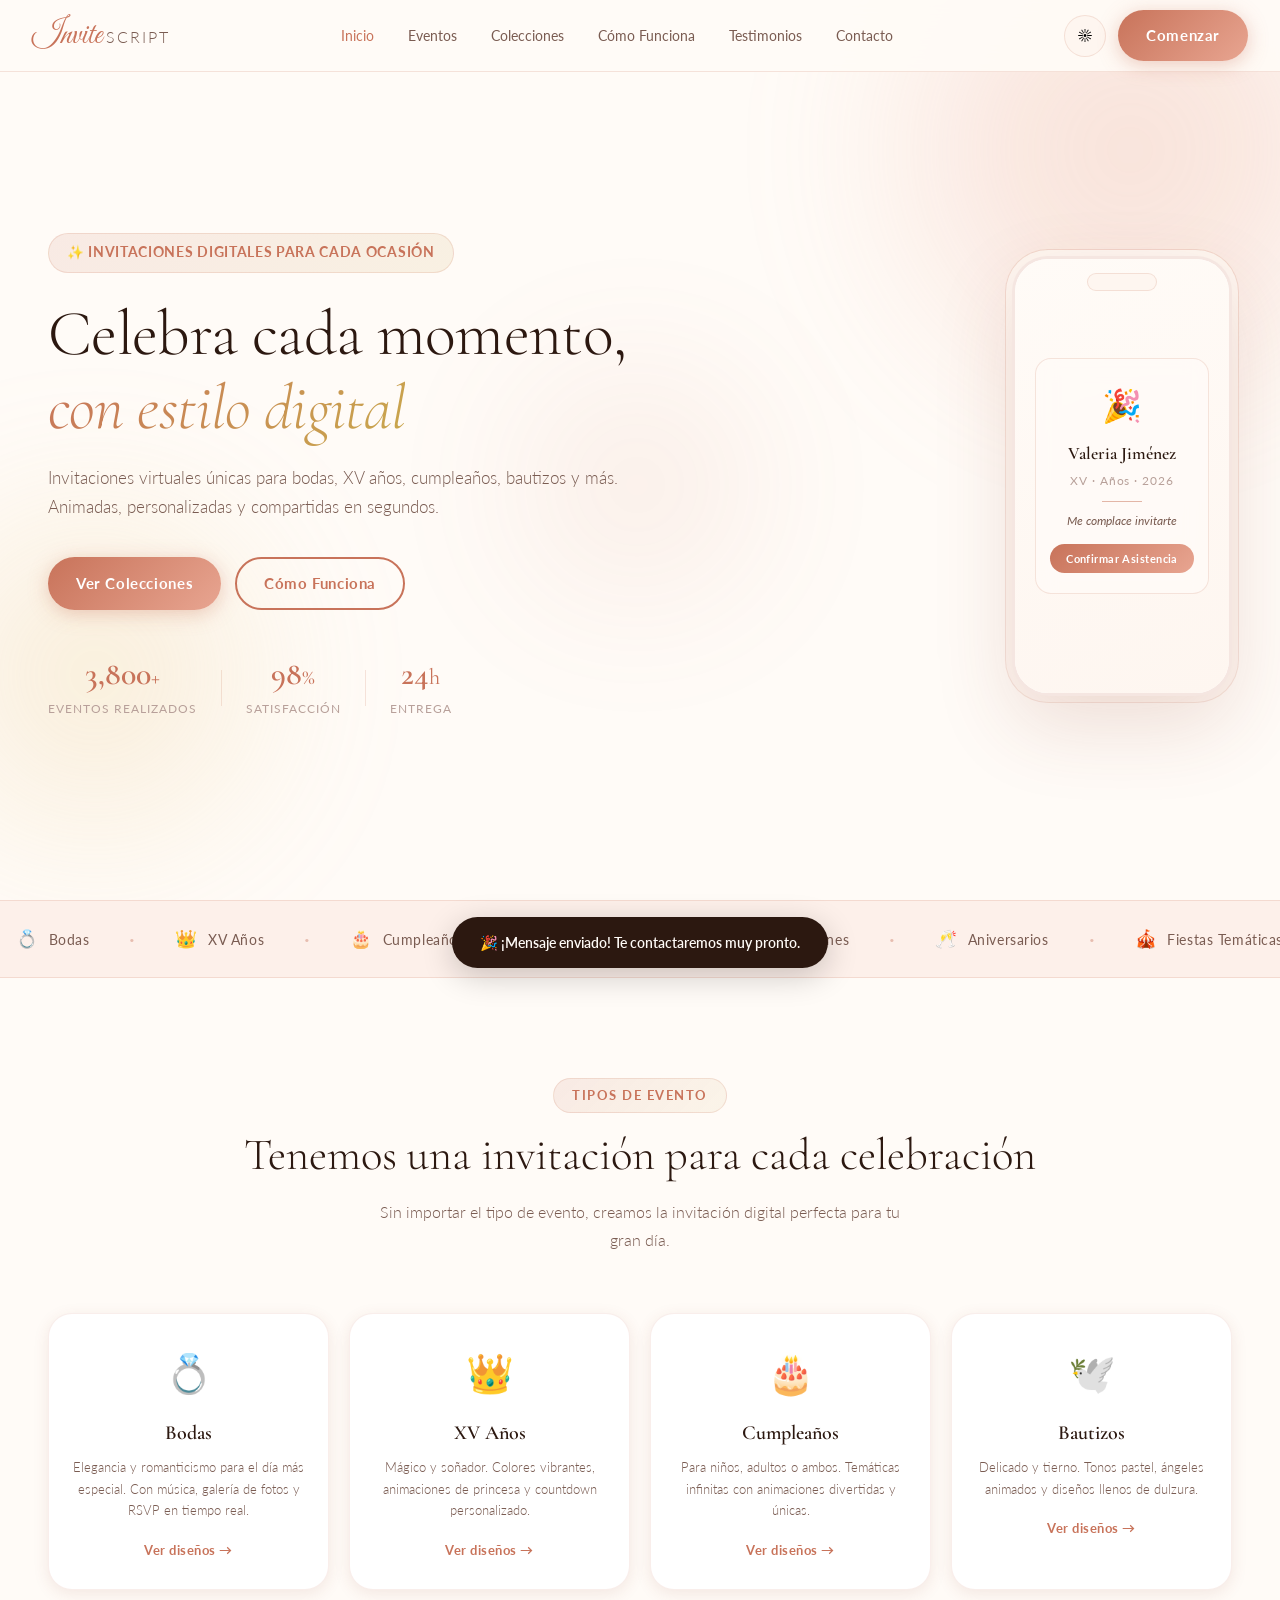
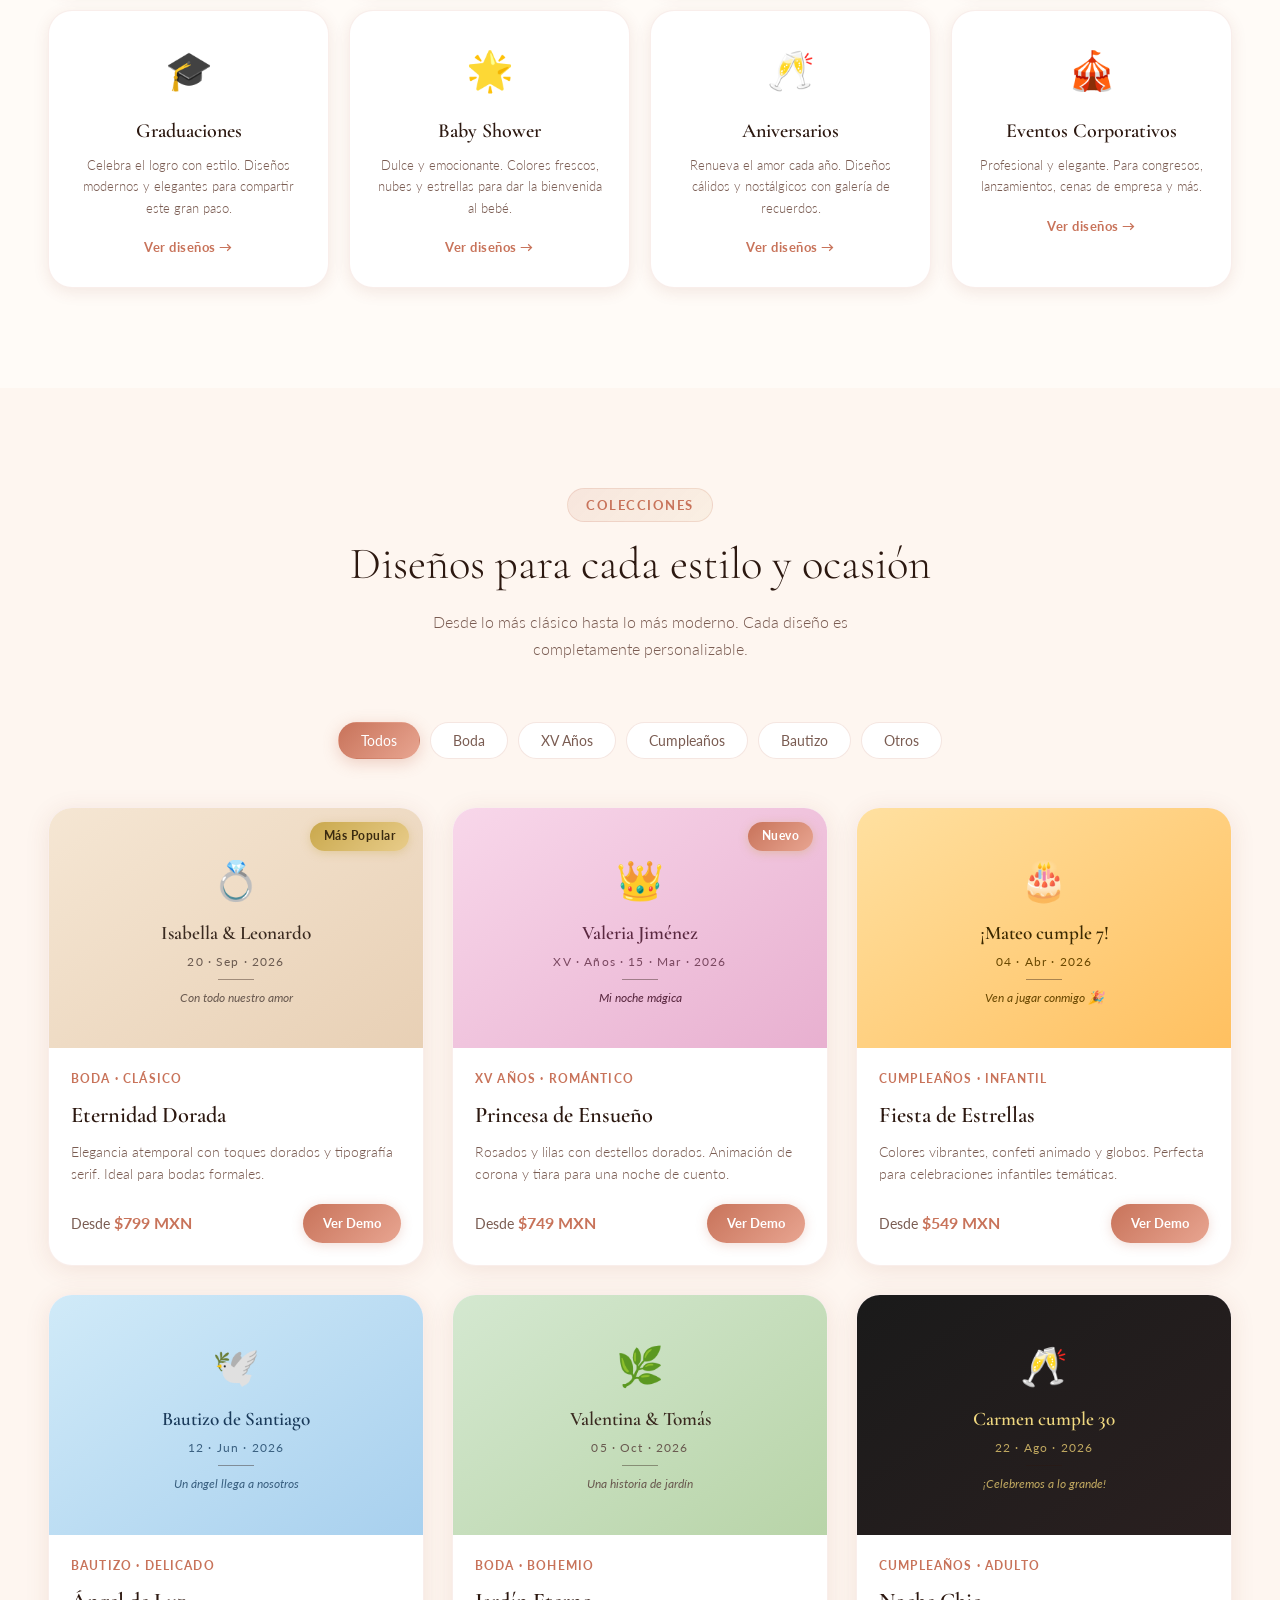
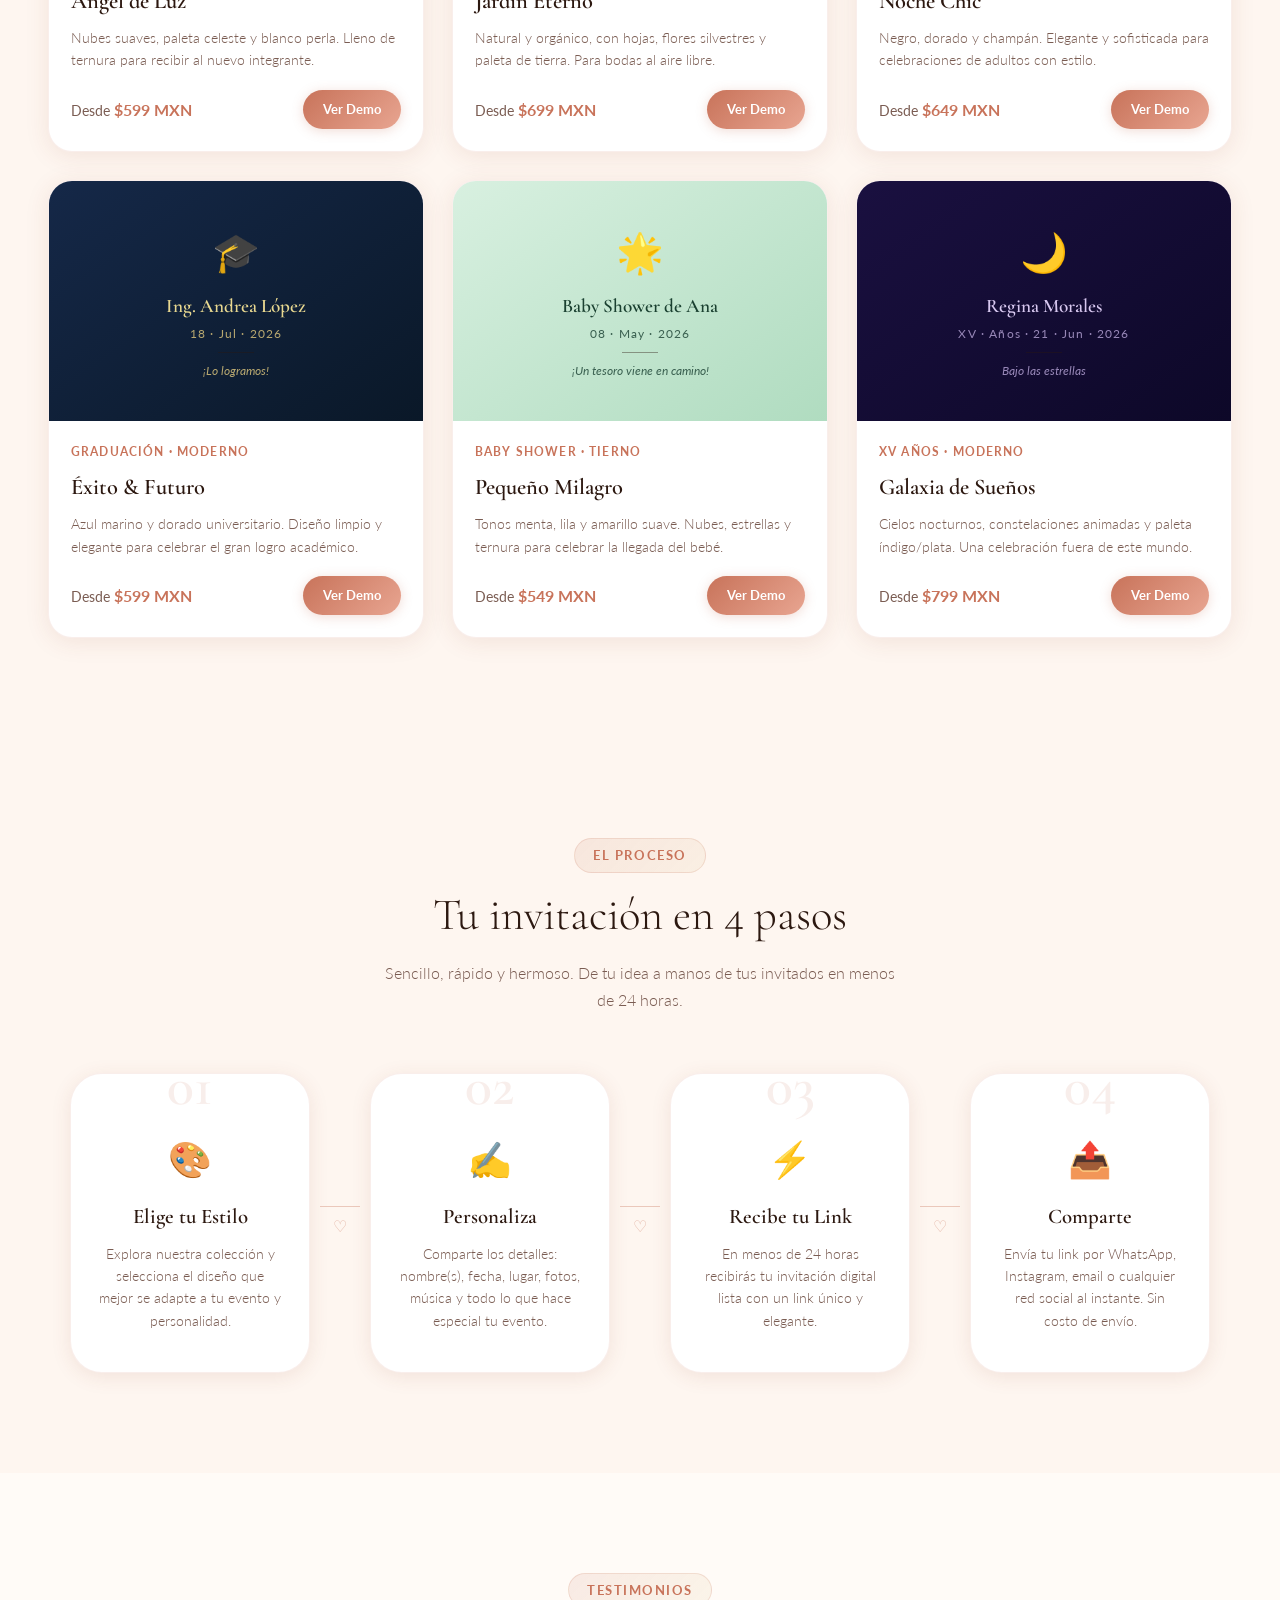
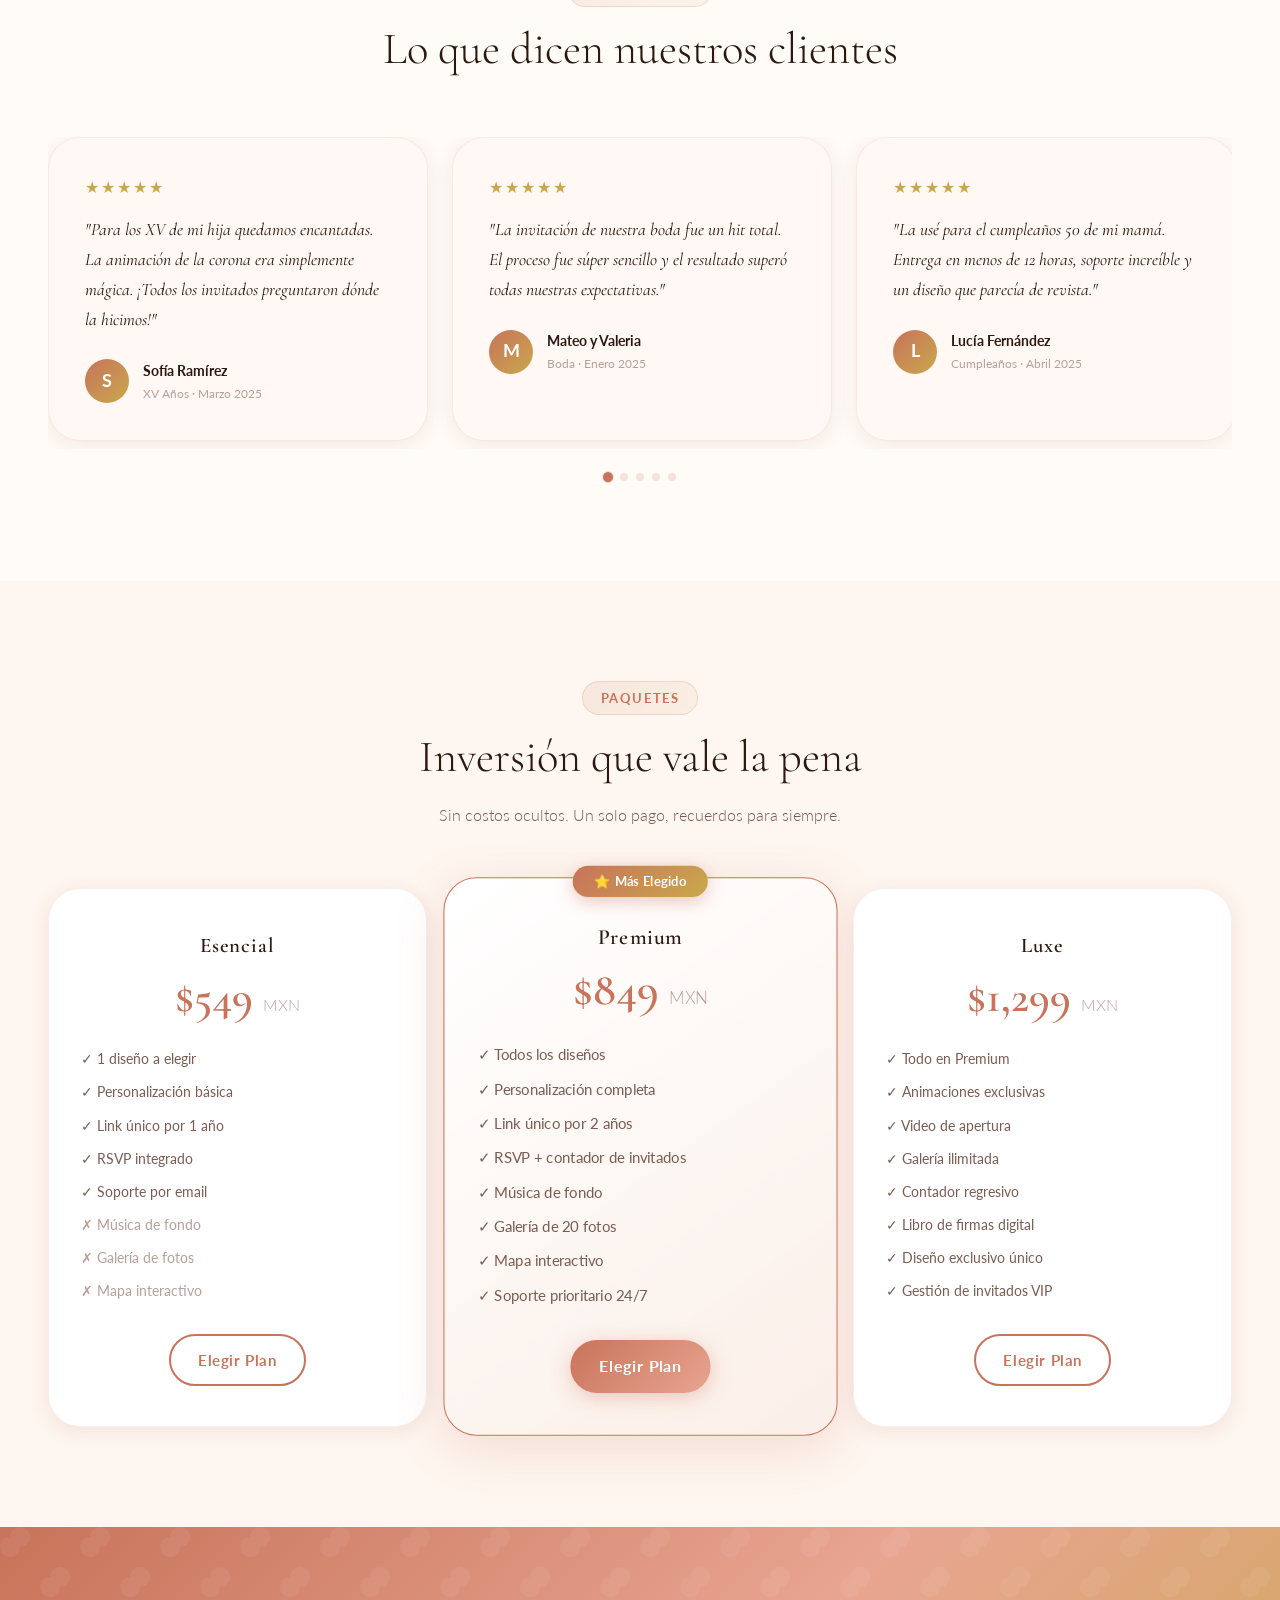
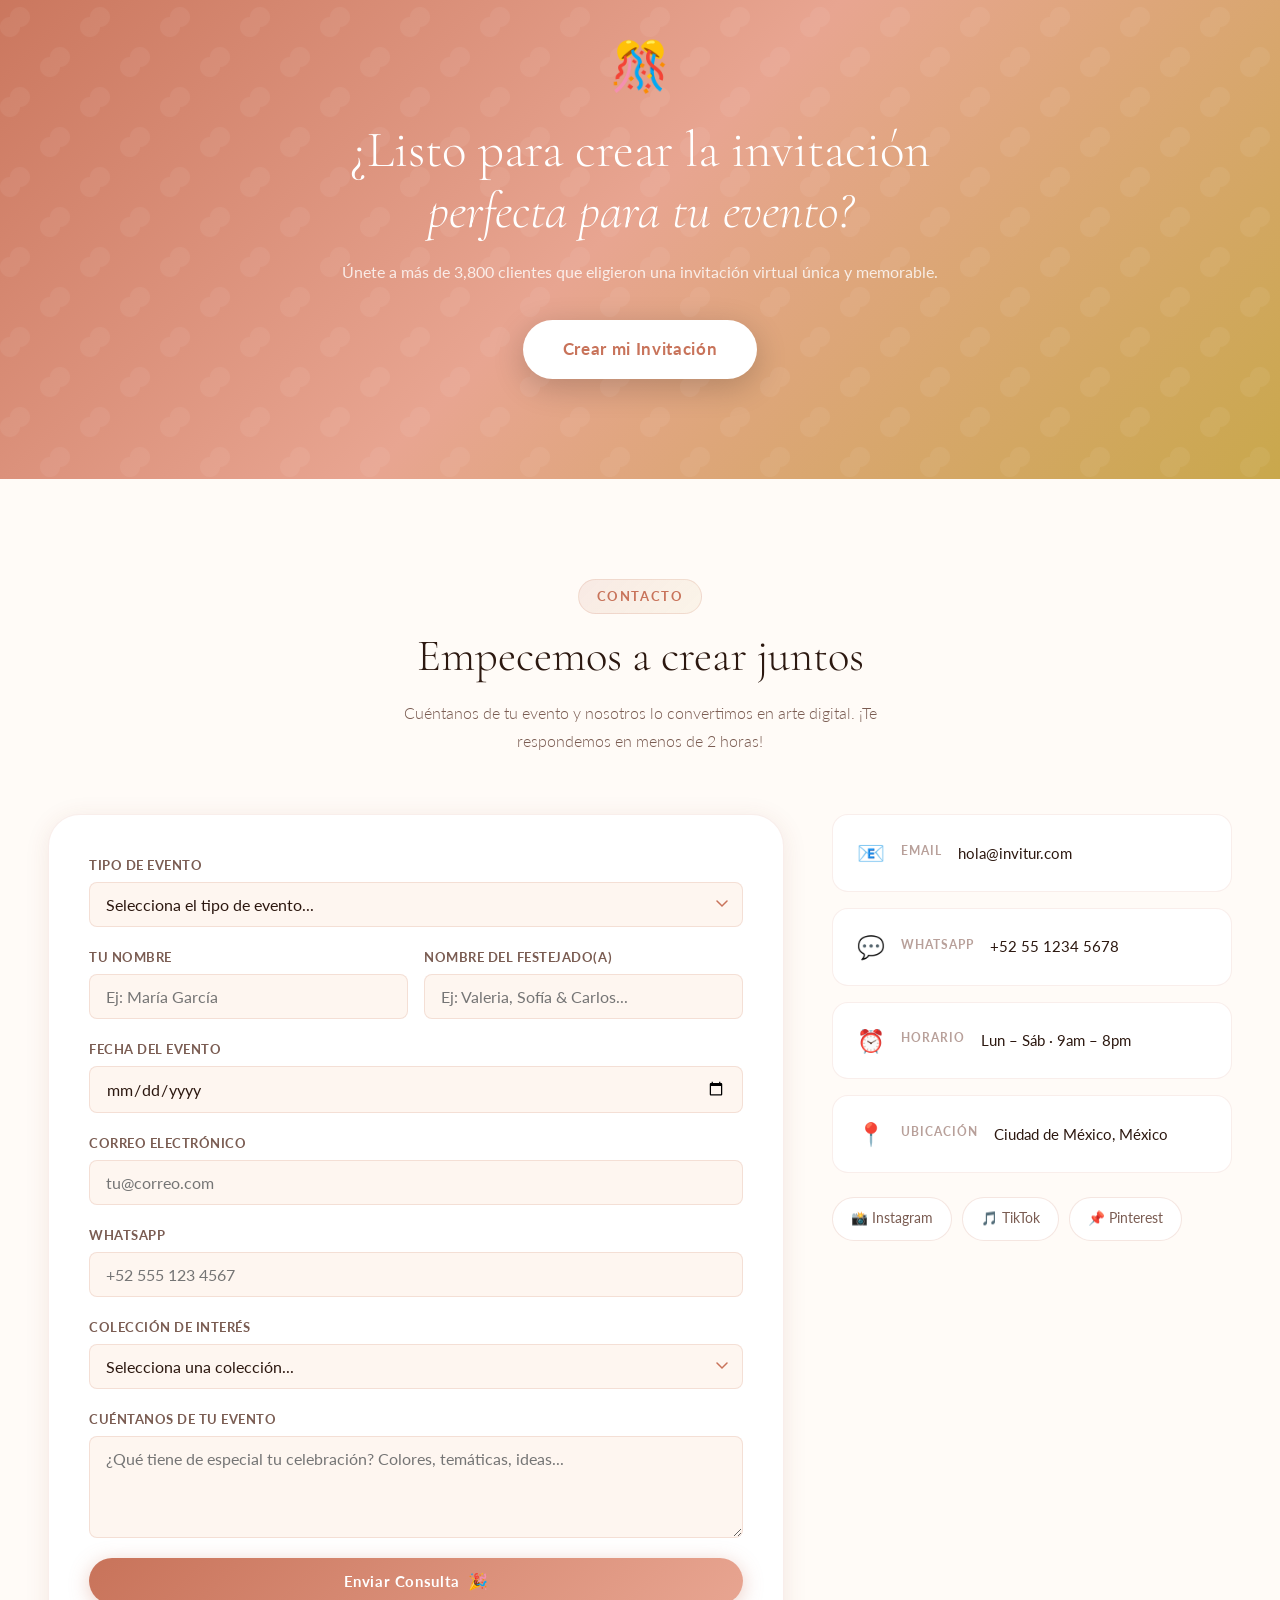
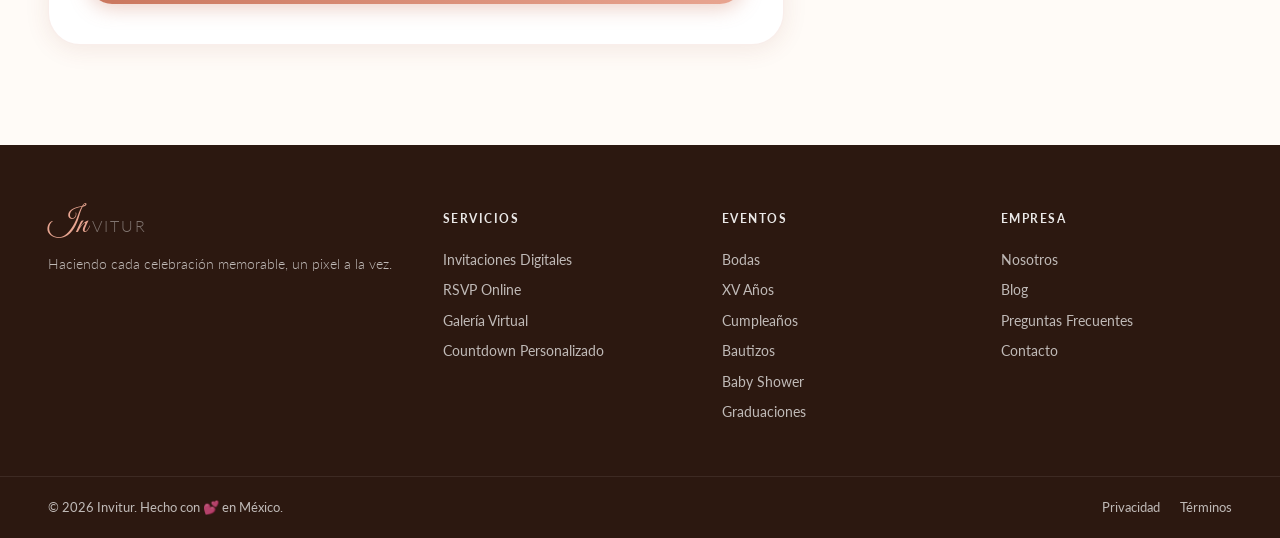
==== index.html @ e032b4b0 "🎉 Initial commit – Invitur v1.0" ====
<!DOCTYPE html>
<html lang="es" data-theme="light">

<head>
    <meta charset="UTF-8" />
    <meta name="viewport" content="width=device-width, initial-scale=1.0" />
    <title>Invitaciones Virtuales para Todo Evento | Invitur</title>
    <meta name="description"
        content="Invitaciones digitales elegantes para bodas, XV años, cumpleaños, bautizos y más. Diseños animados, personalizados y entrega en 24 horas." />
    <link rel="preconnect" href="https://fonts.googleapis.com" />
    <link rel="preconnect" href="https://fonts.gstatic.com" crossorigin />
    <link
        href="https://fonts.googleapis.com/css2?family=Cormorant+Garamond:ital,wght@0,300;0,400;0,600;1,300;1,400&family=Lato:wght@300;400;700&family=Great+Vibes&display=swap"
        rel="stylesheet" />
    <link rel="stylesheet" href="styles.css" />
</head>

<body>

    <!-- Floating Petals -->
    <div class="petals-container" id="petals"></div>

    <!-- Navbar -->
    <header class="navbar" id="navbar">
        <div class="nav-container">
            <a href="#" class="nav-logo">
                <span class="logo-script">Invite</span><span class="logo-text">Script</span>
            </a>
            <nav class="nav-links" id="navLinks">
                <a href="#inicio" class="nav-link">Inicio</a>
                <a href="#eventos" class="nav-link">Eventos</a>
                <a href="#colecciones" class="nav-link">Colecciones</a>
                <a href="#como-funciona" class="nav-link">Cómo Funciona</a>
                <a href="#testimonios" class="nav-link">Testimonios</a>
                <a href="#contacto" class="nav-link">Contacto</a>
            </nav>
            <div class="nav-actions">
                <button class="theme-toggle" id="themeToggle" aria-label="Cambiar tema">
                    <span class="sun-icon">☀️</span>
                    <span class="moon-icon">🌙</span>
                </button>
                <a href="#contacto" class="btn-primary nav-cta">Comenzar</a>
                <button class="hamburger" id="hamburger" aria-label="Menu">
                    <span></span><span></span><span></span>
                </button>
            </div>
        </div>
        <!-- Mobile menu -->
        <div class="mobile-menu" id="mobileMenu">
            <a href="#inicio" class="mobile-link">Inicio</a>
            <a href="#eventos" class="mobile-link">Eventos</a>
            <a href="#colecciones" class="mobile-link">Colecciones</a>
            <a href="#como-funciona" class="mobile-link">Cómo Funciona</a>
            <a href="#testimonios" class="mobile-link">Testimonios</a>
            <a href="#contacto" class="mobile-link">Contacto</a>
        </div>
    </header>

    <!-- Hero Section -->
    <section class="hero" id="inicio">
        <div class="hero-bg">
            <div class="hero-circle circle-1"></div>
            <div class="hero-circle circle-2"></div>
            <div class="hero-circle circle-3"></div>
        </div>
        <div class="hero-content">
            <div class="hero-badge fade-up">✨ Invitaciones Digitales para Cada Ocasión</div>
            <h1 class="hero-title fade-up">Celebra cada momento,<br /><em>con estilo digital</em></h1>
            <p class="hero-subtitle fade-up">
                Invitaciones virtuales únicas para bodas, XV años, cumpleaños, bautizos y más.<br />
                Animadas, personalizadas y compartidas en segundos.
            </p>
            <div class="hero-actions fade-up">
                <a href="#colecciones" class="btn-primary">Ver Colecciones</a>
                <a href="#como-funciona" class="btn-outline">Cómo Funciona</a>
            </div>
            <div class="hero-stats fade-up">
                <div class="stat">
                    <span class="stat-number" data-target="3800">0</span><span class="stat-suffix">+</span>
                    <span class="stat-label">Eventos Realizados</span>
                </div>
                <div class="stat-divider"></div>
                <div class="stat">
                    <span class="stat-number" data-target="98">0</span><span class="stat-suffix">%</span>
                    <span class="stat-label">Satisfacción</span>
                </div>
                <div class="stat-divider"></div>
                <div class="stat">
                    <span class="stat-number" data-target="24">0</span><span class="stat-suffix">h</span>
                    <span class="stat-label">Entrega</span>
                </div>
            </div>
        </div>
        <div class="hero-mockup fade-right">
            <div class="mockup-phone">
                <div class="phone-notch"></div>
                <div class="phone-screen">
                    <div class="invite-preview">
                        <div class="invite-flower">🎉</div>
                        <p class="invite-title-s">Valeria Jiménez</p>
                        <p class="invite-date-s">XV · Años · 2026</p>
                        <div class="invite-divider-s"></div>
                        <p class="invite-msg-s">Me complace invitarte</p>
                        <button class="invite-rsvp-s">Confirmar Asistencia</button>
                    </div>
                </div>
            </div>
        </div>
    </section>

    <!-- Features Strip -->
    <section class="features-strip">
        <div class="features-container">
            <div class="feature-item">
                <span class="feature-icon">💍</span>
                <span>Bodas</span>
            </div>
            <div class="feature-sep">·</div>
            <div class="feature-item">
                <span class="feature-icon">👑</span>
                <span>XV Años</span>
            </div>
            <div class="feature-sep">·</div>
            <div class="feature-item">
                <span class="feature-icon">🎂</span>
                <span>Cumpleaños</span>
            </div>
            <div class="feature-sep">·</div>
            <div class="feature-item">
                <span class="feature-icon">🕊️</span>
                <span>Bautizos</span>
            </div>
            <div class="feature-sep">·</div>
            <div class="feature-item">
                <span class="feature-icon">🎓</span>
                <span>Graduaciones</span>
            </div>
            <div class="feature-sep">·</div>
            <div class="feature-item">
                <span class="feature-icon">🥂</span>
                <span>Aniversarios</span>
            </div>
            <div class="feature-sep">·</div>
            <div class="feature-item">
                <span class="feature-icon">🎪</span>
                <span>Fiestas Temáticas</span>
            </div>
            <div class="feature-sep">·</div>
            <div class="feature-item">
                <span class="feature-icon">🌟</span>
                <span>Baby Shower</span>
            </div>
        </div>
    </section>

    <!-- Event Types Section -->
    <section class="collections" id="eventos">
        <div class="section-container">
            <div class="section-header">
                <span class="section-tag">Tipos de Evento</span>
                <h2 class="section-title">Tenemos una invitación para cada celebración</h2>
                <p class="section-sub">Sin importar el tipo de evento, creamos la invitación digital perfecta para tu
                    gran día.</p>
            </div>

            <div class="events-grid">
                <div class="event-card">
                    <div class="event-icon">💍</div>
                    <h3 class="event-name">Bodas</h3>
                    <p class="event-desc">Elegancia y romanticismo para el día más especial. Con música, galería de
                        fotos y RSVP en tiempo real.</p>
                    <a href="#colecciones" class="event-link">Ver diseños →</a>
                </div>
                <div class="event-card">
                    <div class="event-icon">👑</div>
                    <h3 class="event-name">XV Años</h3>
                    <p class="event-desc">Mágico y soñador. Colores vibrantes, animaciones de princesa y countdown
                        personalizado.</p>
                    <a href="#colecciones" class="event-link">Ver diseños →</a>
                </div>
                <div class="event-card">
                    <div class="event-icon">🎂</div>
                    <h3 class="event-name">Cumpleaños</h3>
                    <p class="event-desc">Para niños, adultos o ambos. Temáticas infinitas con animaciones divertidas y
                        únicas.</p>
                    <a href="#colecciones" class="event-link">Ver diseños →</a>
                </div>
                <div class="event-card">
                    <div class="event-icon">🕊️</div>
                    <h3 class="event-name">Bautizos</h3>
                    <p class="event-desc">Delicado y tierno. Tonos pastel, ángeles animados y diseños llenos de dulzura.
                    </p>
                    <a href="#colecciones" class="event-link">Ver diseños →</a>
                </div>
                <div class="event-card">
                    <div class="event-icon">🎓</div>
                    <h3 class="event-name">Graduaciones</h3>
                    <p class="event-desc">Celebra el logro con estilo. Diseños modernos y elegantes para compartir este
                        gran paso.</p>
                    <a href="#colecciones" class="event-link">Ver diseños →</a>
                </div>
                <div class="event-card">
                    <div class="event-icon">🌟</div>
                    <h3 class="event-name">Baby Shower</h3>
                    <p class="event-desc">Dulce y emocionante. Colores frescos, nubes y estrellas para dar la bienvenida
                        al bebé.</p>
                    <a href="#colecciones" class="event-link">Ver diseños →</a>
                </div>
                <div class="event-card">
                    <div class="event-icon">🥂</div>
                    <h3 class="event-name">Aniversarios</h3>
                    <p class="event-desc">Renueva el amor cada año. Diseños cálidos y nostálgicos con galería de
                        recuerdos.</p>
                    <a href="#colecciones" class="event-link">Ver diseños →</a>
                </div>
                <div class="event-card">
                    <div class="event-icon">🎪</div>
                    <h3 class="event-name">Eventos Corporativos</h3>
                    <p class="event-desc">Profesional y elegante. Para congresos, lanzamientos, cenas de empresa y más.
                    </p>
                    <a href="#colecciones" class="event-link">Ver diseños →</a>
                </div>
            </div>
        </div>
    </section>

    <!-- Collections Section -->
    <section class="collections collections-alt" id="colecciones">
        <div class="section-container">
            <div class="section-header">
                <span class="section-tag">Colecciones</span>
                <h2 class="section-title">Diseños para cada estilo y ocasión</h2>
                <p class="section-sub">Desde lo más clásico hasta lo más moderno. Cada diseño es completamente
                    personalizable.</p>
            </div>

            <div class="filter-bar">
                <button class="filter-btn active" data-filter="all">Todos</button>
                <button class="filter-btn" data-filter="boda">Boda</button>
                <button class="filter-btn" data-filter="xv">XV Años</button>
                <button class="filter-btn" data-filter="cumple">Cumpleaños</button>
                <button class="filter-btn" data-filter="bautizo">Bautizo</button>
                <button class="filter-btn" data-filter="otro">Otros</button>
            </div>

            <div class="cards-grid">

                <!-- Card 1 – Boda -->
                <div class="card" data-category="boda">
                    <div class="card-img">
                        <div class="card-preview clasico-preview">
                            <div class="cp-flower">💍</div>
                            <p class="cp-names">Isabella & Leonardo</p>
                            <p class="cp-date">20 · Sep · 2026</p>
                            <div class="cp-line"></div>
                            <p class="cp-msg">Con todo nuestro amor</p>
                        </div>
                        <div class="card-badge">Más Popular</div>
                    </div>
                    <div class="card-body">
                        <div class="card-tag">Boda · Clásico</div>
                        <h3 class="card-name">Eternidad Dorada</h3>
                        <p class="card-desc">Elegancia atemporal con toques dorados y tipografía serif. Ideal para bodas
                            formales.</p>
                        <div class="card-footer">
                            <span class="card-price">Desde <strong>$799 MXN</strong></span>
                            <a href="templates/boda.html" target="_blank" class="btn-card">Ver Demo</a>
                        </div>
                    </div>
                </div>

                <!-- Card 2 – XV Años -->
                <div class="card" data-category="xv">
                    <div class="card-img">
                        <div class="card-preview xv-preview">
                            <div class="cp-flower">👑</div>
                            <p class="cp-names">Valeria Jiménez</p>
                            <p class="cp-date">XV · Años · 15 · Mar · 2026</p>
                            <div class="cp-line"></div>
                            <p class="cp-msg">Mi noche mágica</p>
                        </div>
                        <div class="card-badge new-badge">Nuevo</div>
                    </div>
                    <div class="card-body">
                        <div class="card-tag">XV Años · Romántico</div>
                        <h3 class="card-name">Princesa de Ensueño</h3>
                        <p class="card-desc">Rosados y lilas con destellos dorados. Animación de corona y tiara para una
                            noche de cuento.</p>
                        <div class="card-footer">
                            <span class="card-price">Desde <strong>$749 MXN</strong></span>
                            <a href="templates/xv-anos.html" target="_blank" class="btn-card">Ver Demo</a>
                        </div>
                    </div>
                </div>

                <!-- Card 3 – Cumpleaños niño -->
                <div class="card" data-category="cumple">
                    <div class="card-img">
                        <div class="card-preview cumple-preview">
                            <div class="cp-flower">🎂</div>
                            <p class="cp-names">¡Mateo cumple 7!</p>
                            <p class="cp-date">04 · Abr · 2026</p>
                            <div class="cp-line"></div>
                            <p class="cp-msg">Ven a jugar conmigo 🎉</p>
                        </div>
                    </div>
                    <div class="card-body">
                        <div class="card-tag">Cumpleaños · Infantil</div>
                        <h3 class="card-name">Fiesta de Estrellas</h3>
                        <p class="card-desc">Colores vibrantes, confeti animado y globos. Perfecta para celebraciones
                            infantiles temáticas.</p>
                        <div class="card-footer">
                            <span class="card-price">Desde <strong>$549 MXN</strong></span>
                            <a href="templates/cumpleanos.html" target="_blank" class="btn-card">Ver Demo</a>
                        </div>
                    </div>
                </div>

                <!-- Card 4 – Bautizo -->
                <div class="card" data-category="bautizo">
                    <div class="card-img">
                        <div class="card-preview bautizo-preview">
                            <div class="cp-flower">🕊️</div>
                            <p class="cp-names">Bautizo de Santiago</p>
                            <p class="cp-date">12 · Jun · 2026</p>
                            <div class="cp-line"></div>
                            <p class="cp-msg">Un ángel llega a nosotros</p>
                        </div>
                    </div>
                    <div class="card-body">
                        <div class="card-tag">Bautizo · Delicado</div>
                        <h3 class="card-name">Ángel de Luz</h3>
                        <p class="card-desc">Nubes suaves, paleta celeste y blanco perla. Lleno de ternura para recibir
                            al nuevo integrante.</p>
                        <div class="card-footer">
                            <span class="card-price">Desde <strong>$599 MXN</strong></span>
                            <a href="templates/bautizo.html" target="_blank" class="btn-card">Ver Demo</a>
                        </div>
                    </div>
                </div>

                <!-- Card 5 – Boda Bohemia -->
                <div class="card" data-category="boda">
                    <div class="card-img">
                        <div class="card-preview bohemio-preview">
                            <div class="cp-flower">🌿</div>
                            <p class="cp-names">Valentina & Tomás</p>
                            <p class="cp-date">05 · Oct · 2026</p>
                            <div class="cp-line"></div>
                            <p class="cp-msg">Una historia de jardín</p>
                        </div>
                    </div>
                    <div class="card-body">
                        <div class="card-tag">Boda · Bohemio</div>
                        <h3 class="card-name">Jardín Eterno</h3>
                        <p class="card-desc">Natural y orgánico, con hojas, flores silvestres y paleta de tierra. Para
                            bodas al aire libre.</p>
                        <div class="card-footer">
                            <span class="card-price">Desde <strong>$699 MXN</strong></span>
                            <a href="templates/boda.html" target="_blank" class="btn-card">Ver Demo</a>
                        </div>
                    </div>
                </div>

                <!-- Card 6 – Cumpleaños adulto -->
                <div class="card" data-category="cumple">
                    <div class="card-img">
                        <div class="card-preview cumple2-preview">
                            <div class="cp-flower">🥂</div>
                            <p class="cp-names">Carmen cumple 30</p>
                            <p class="cp-date">22 · Ago · 2026</p>
                            <div class="cp-line"></div>
                            <p class="cp-msg">¡Celebremos a lo grande!</p>
                        </div>
                    </div>
                    <div class="card-body">
                        <div class="card-tag">Cumpleaños · Adulto</div>
                        <h3 class="card-name">Noche Chic</h3>
                        <p class="card-desc">Negro, dorado y champán. Elegante y sofisticada para celebraciones de
                            adultos con estilo.</p>
                        <div class="card-footer">
                            <span class="card-price">Desde <strong>$649 MXN</strong></span>
                            <a href="templates/cumpleanos.html" target="_blank" class="btn-card">Ver Demo</a>
                        </div>
                    </div>
                </div>

                <!-- Card 7 – Graduación -->
                <div class="card" data-category="otro">
                    <div class="card-img">
                        <div class="card-preview grad-preview">
                            <div class="cp-flower">🎓</div>
                            <p class="cp-names">Ing. Andrea López</p>
                            <p class="cp-date">18 · Jul · 2026</p>
                            <div class="cp-line"></div>
                            <p class="cp-msg">¡Lo logramos!</p>
                        </div>
                    </div>
                    <div class="card-body">
                        <div class="card-tag">Graduación · Moderno</div>
                        <h3 class="card-name">Éxito & Futuro</h3>
                        <p class="card-desc">Azul marino y dorado universitario. Diseño limpio y elegante para celebrar
                            el gran logro académico.</p>
                        <div class="card-footer">
                            <span class="card-price">Desde <strong>$599 MXN</strong></span>
                            <a href="templates/graduacion.html" target="_blank" class="btn-card">Ver Demo</a>
                        </div>
                    </div>
                </div>

                <!-- Card 8 – Baby Shower -->
                <div class="card" data-category="otro">
                    <div class="card-img">
                        <div class="card-preview baby-preview">
                            <div class="cp-flower">🌟</div>
                            <p class="cp-names">Baby Shower de Ana</p>
                            <p class="cp-date">08 · May · 2026</p>
                            <div class="cp-line"></div>
                            <p class="cp-msg">¡Un tesoro viene en camino!</p>
                        </div>
                    </div>
                    <div class="card-body">
                        <div class="card-tag">Baby Shower · Tierno</div>
                        <h3 class="card-name">Pequeño Milagro</h3>
                        <p class="card-desc">Tonos menta, lila y amarillo suave. Nubes, estrellas y ternura para
                            celebrar la llegada del bebé.</p>
                        <div class="card-footer">
                            <span class="card-price">Desde <strong>$549 MXN</strong></span>
                            <a href="templates/baby-shower.html" target="_blank" class="btn-card">Ver Demo</a>
                        </div>
                    </div>
                </div>

                <!-- Card 9 – XV Años Moderno -->
                <div class="card" data-category="xv">
                    <div class="card-img">
                        <div class="card-preview xv2-preview">
                            <div class="cp-flower">🌙</div>
                            <p class="cp-names">Regina Morales</p>
                            <p class="cp-date">XV · Años · 21 · Jun · 2026</p>
                            <div class="cp-line"></div>
                            <p class="cp-msg">Bajo las estrellas</p>
                        </div>
                    </div>
                    <div class="card-body">
                        <div class="card-tag">XV Años · Moderno</div>
                        <h3 class="card-name">Galaxia de Sueños</h3>
                        <p class="card-desc">Cielos nocturnos, constelaciones animadas y paleta índigo/plata. Una
                            celebración fuera de este mundo.</p>
                        <div class="card-footer">
                            <span class="card-price">Desde <strong>$799 MXN</strong></span>
                            <a href="templates/xv-anos.html" target="_blank" class="btn-card">Ver Demo</a>
                        </div>
                    </div>
                </div>

            </div>
        </div>
    </section>

    <!-- How It Works -->
    <section class="how-it-works" id="como-funciona">
        <div class="section-container">
            <div class="section-header">
                <span class="section-tag">El proceso</span>
                <h2 class="section-title">Tu invitación en 4 pasos</h2>
                <p class="section-sub">Sencillo, rápido y hermoso. De tu idea a manos de tus invitados en menos de 24
                    horas.</p>
            </div>
            <div class="steps-grid">
                <div class="step-card">
                    <div class="step-num">01</div>
                    <div class="step-icon">🎨</div>
                    <h3 class="step-title">Elige tu Estilo</h3>
                    <p class="step-desc">Explora nuestra colección y selecciona el diseño que mejor se adapte a tu
                        evento y personalidad.</p>
                </div>
                <div class="step-connector">
                    <div class="connector-line"></div>
                    <div class="connector-heart">♡</div>
                </div>
                <div class="step-card">
                    <div class="step-num">02</div>
                    <div class="step-icon">✍️</div>
                    <h3 class="step-title">Personaliza</h3>
                    <p class="step-desc">Comparte los detalles: nombre(s), fecha, lugar, fotos, música y todo lo que
                        hace especial tu evento.</p>
                </div>
                <div class="step-connector">
                    <div class="connector-line"></div>
                    <div class="connector-heart">♡</div>
                </div>
                <div class="step-card">
                    <div class="step-num">03</div>
                    <div class="step-icon">⚡</div>
                    <h3 class="step-title">Recibe tu Link</h3>
                    <p class="step-desc">En menos de 24 horas recibirás tu invitación digital lista con un link único y
                        elegante.</p>
                </div>
                <div class="step-connector">
                    <div class="connector-line"></div>
                    <div class="connector-heart">♡</div>
                </div>
                <div class="step-card">
                    <div class="step-num">04</div>
                    <div class="step-icon">📤</div>
                    <h3 class="step-title">Comparte</h3>
                    <p class="step-desc">Envía tu link por WhatsApp, Instagram, email o cualquier red social al
                        instante. Sin costo de envío.</p>
                </div>
            </div>
        </div>
    </section>

    <!-- Testimonials -->
    <section class="testimonials" id="testimonios">
        <div class="section-container">
            <div class="section-header">
                <span class="section-tag">Testimonios</span>
                <h2 class="section-title">Lo que dicen nuestros clientes</h2>
            </div>
            <div class="testimonials-track" id="testimonialsTrack">
                <div class="testi-card">
                    <div class="testi-stars">★★★★★</div>
                    <p class="testi-quote">"Para los XV de mi hija quedamos encantadas. La animación de la corona era
                        simplemente mágica. ¡Todos los invitados preguntaron dónde la hicimos!"</p>
                    <div class="testi-author">
                        <div class="testi-avatar">S</div>
                        <div>
                            <p class="testi-name">Sofía Ramírez</p>
                            <p class="testi-date">XV Años · Marzo 2025</p>
                        </div>
                    </div>
                </div>
                <div class="testi-card">
                    <div class="testi-stars">★★★★★</div>
                    <p class="testi-quote">"La invitación de nuestra boda fue un hit total. El proceso fue súper
                        sencillo y el resultado superó todas nuestras expectativas."</p>
                    <div class="testi-author">
                        <div class="testi-avatar">M</div>
                        <div>
                            <p class="testi-name">Mateo y Valeria</p>
                            <p class="testi-date">Boda · Enero 2025</p>
                        </div>
                    </div>
                </div>
                <div class="testi-card">
                    <div class="testi-stars">★★★★★</div>
                    <p class="testi-quote">"La usé para el cumpleaños 50 de mi mamá. Entrega en menos de 12 horas,
                        soporte increíble y un diseño que parecía de revista."</p>
                    <div class="testi-author">
                        <div class="testi-avatar">L</div>
                        <div>
                            <p class="testi-name">Lucía Fernández</p>
                            <p class="testi-date">Cumpleaños · Abril 2025</p>
                        </div>
                    </div>
                </div>
                <div class="testi-card">
                    <div class="testi-stars">★★★★★</div>
                    <p class="testi-quote">"Para el bautizo de mi hijo fue perfecta. Tonos suaves y preciosos. Ahorramos
                        en impresos y llegamos a todos al instante."</p>
                    <div class="testi-author">
                        <div class="testi-avatar">C</div>
                        <div>
                            <p class="testi-name">Carmen y Andrés</p>
                            <p class="testi-date">Bautizo · Junio 2025</p>
                        </div>
                    </div>
                </div>
                <div class="testi-card">
                    <div class="testi-stars">★★★★★</div>
                    <p class="testi-quote">"Para mi graduación quería algo diferente. La invitación digital fue un tema
                        de conversación en toda la ceremonia. ¡Única!"</p>
                    <div class="testi-author">
                        <div class="testi-avatar">A</div>
                        <div>
                            <p class="testi-name">Andrea López</p>
                            <p class="testi-date">Graduación · Julio 2025</p>
                        </div>
                    </div>
                </div>
            </div>
            <div class="testi-dots">
                <span class="dot active"></span>
                <span class="dot"></span>
                <span class="dot"></span>
                <span class="dot"></span>
                <span class="dot"></span>
            </div>
        </div>
    </section>

    <!-- Pricing -->
    <section class="pricing" id="paquetes">
        <div class="section-container">
            <div class="section-header">
                <span class="section-tag">Paquetes</span>
                <h2 class="section-title">Inversión que vale la pena</h2>
                <p class="section-sub">Sin costos ocultos. Un solo pago, recuerdos para siempre.</p>
            </div>
            <div class="pricing-grid">
                <div class="price-card">
                    <div class="price-tag">Esencial</div>
                    <div class="price-amount">$549 <span>MXN</span></div>
                    <ul class="price-features">
                        <li>✓ 1 diseño a elegir</li>
                        <li>✓ Personalización básica</li>
                        <li>✓ Link único por 1 año</li>
                        <li>✓ RSVP integrado</li>
                        <li>✓ Soporte por email</li>
                        <li class="muted">✗ Música de fondo</li>
                        <li class="muted">✗ Galería de fotos</li>
                        <li class="muted">✗ Mapa interactivo</li>
                    </ul>
                    <a href="#contacto" class="btn-outline">Elegir Plan</a>
                </div>
                <div class="price-card featured-price">
                    <div class="featured-ribbon">⭐ Más Elegido</div>
                    <div class="price-tag">Premium</div>
                    <div class="price-amount">$849 <span>MXN</span></div>
                    <ul class="price-features">
                        <li>✓ Todos los diseños</li>
                        <li>✓ Personalización completa</li>
                        <li>✓ Link único por 2 años</li>
                        <li>✓ RSVP + contador de invitados</li>
                        <li>✓ Música de fondo</li>
                        <li>✓ Galería de 20 fotos</li>
                        <li>✓ Mapa interactivo</li>
                        <li>✓ Soporte prioritario 24/7</li>
                    </ul>
                    <a href="#contacto" class="btn-primary">Elegir Plan</a>
                </div>
                <div class="price-card">
                    <div class="price-tag">Luxe</div>
                    <div class="price-amount">$1,299 <span>MXN</span></div>
                    <ul class="price-features">
                        <li>✓ Todo en Premium</li>
                        <li>✓ Animaciones exclusivas</li>
                        <li>✓ Video de apertura</li>
                        <li>✓ Galería ilimitada</li>
                        <li>✓ Contador regresivo</li>
                        <li>✓ Libro de firmas digital</li>
                        <li>✓ Diseño exclusivo único</li>
                        <li>✓ Gestión de invitados VIP</li>
                    </ul>
                    <a href="#contacto" class="btn-outline">Elegir Plan</a>
                </div>
            </div>
        </div>
    </section>

    <!-- CTA Section -->
    <section class="cta-section">
        <div class="cta-content">
            <div class="cta-deco">🎊</div>
            <h2 class="cta-title">¿Listo para crear la invitación<br /><em>perfecta para tu evento?</em></h2>
            <p class="cta-sub">Únete a más de 3,800 clientes que eligieron una invitación virtual única y memorable.</p>
            <a href="#contacto" class="btn-primary btn-large">Crear mi Invitación</a>
        </div>
    </section>

    <!-- Contact Section -->
    <section class="contact" id="contacto">
        <div class="section-container">
            <div class="section-header">
                <span class="section-tag">Contacto</span>
                <h2 class="section-title">Empecemos a crear juntos</h2>
                <p class="section-sub">Cuéntanos de tu evento y nosotros lo convertimos en arte digital. ¡Te respondemos
                    en menos de 2 horas!</p>
            </div>
            <div class="contact-grid">
                <div class="contact-form-wrap">
                    <form class="contact-form" id="contactForm">
                        <div class="form-group">
                            <label>Tipo de evento</label>
                            <select id="eventType" required>
                                <option value="">Selecciona el tipo de evento...</option>
                                <option>💍 Boda</option>
                                <option>👑 XV Años</option>
                                <option>🎂 Cumpleaños Infantil</option>
                                <option>🎂 Cumpleaños Adulto</option>
                                <option>🕊️ Bautizo</option>
                                <option>🎓 Graduación</option>
                                <option>🌟 Baby Shower</option>
                                <option>🥂 Aniversario</option>
                                <option>🎪 Fiesta Temática</option>
                                <option>🏢 Evento Corporativo</option>
                                <option>🎉 Otro</option>
                            </select>
                        </div>
                        <div class="form-row">
                            <div class="form-group">
                                <label>Tu nombre</label>
                                <input type="text" id="hostName" placeholder="Ej: María García" required />
                            </div>
                            <div class="form-group">
                                <label>Nombre del festejado(a)</label>
                                <input type="text" id="honoree" placeholder="Ej: Valeria, Sofía & Carlos..." required />
                            </div>
                        </div>
                        <div class="form-group">
                            <label>Fecha del evento</label>
                            <input type="date" id="eventDate" required />
                        </div>
                        <div class="form-group">
                            <label>Correo electrónico</label>
                            <input type="email" id="email" placeholder="tu@correo.com" required />
                        </div>
                        <div class="form-group">
                            <label>WhatsApp</label>
                            <input type="tel" id="phone" placeholder="+52 555 123 4567" />
                        </div>
                        <div class="form-group">
                            <label>Colección de interés</label>
                            <select id="collection">
                                <option value="">Selecciona una colección...</option>
                                <optgroup label="Boda">
                                    <option>Eternidad Dorada</option>
                                    <option>Jardín Eterno</option>
                                    <option>Blanco Infinito</option>
                                    <option>Pétalos de Rosa</option>
                                </optgroup>
                                <optgroup label="XV Años">
                                    <option>Princesa de Ensueño</option>
                                    <option>Galaxia de Sueños</option>
                                </optgroup>
                                <optgroup label="Cumpleaños">
                                    <option>Fiesta de Estrellas (Infantil)</option>
                                    <option>Noche Chic (Adulto)</option>
                                </optgroup>
                                <optgroup label="Otros eventos">
                                    <option>Ángel de Luz (Bautizo)</option>
                                    <option>Éxito & Futuro (Graduación)</option>
                                    <option>Pequeño Milagro (Baby Shower)</option>
                                </optgroup>
                                <option>Diseño personalizado / Otro</option>
                            </select>
                        </div>
                        <div class="form-group">
                            <label>Cuéntanos de tu evento</label>
                            <textarea id="message" rows="4"
                                placeholder="¿Qué tiene de especial tu celebración? Colores, temáticas, ideas..."></textarea>
                        </div>
                        <button type="submit" class="btn-primary btn-full">
                            <span>Enviar Consulta</span>
                            <span class="btn-icon">🎉</span>
                        </button>
                    </form>
                </div>
                <div class="contact-info">
                    <div class="info-card">
                        <div class="info-icon">📧</div>
                        <h4>Email</h4>
                        <p>hola@invitur.com</p>
                    </div>
                    <div class="info-card">
                        <div class="info-icon">💬</div>
                        <h4>WhatsApp</h4>
                        <p>+52 55 1234 5678</p>
                    </div>
                    <div class="info-card">
                        <div class="info-icon">⏰</div>
                        <h4>Horario</h4>
                        <p>Lun – Sáb · 9am – 8pm</p>
                    </div>
                    <div class="info-card">
                        <div class="info-icon">📍</div>
                        <h4>Ubicación</h4>
                        <p>Ciudad de México, México</p>
                    </div>
                    <div class="social-links">
                        <a href="#" class="social-btn">📸 Instagram</a>
                        <a href="#" class="social-btn">🎵 TikTok</a>
                        <a href="#" class="social-btn">📌 Pinterest</a>
                    </div>
                </div>
            </div>
        </div>
    </section>

    <!-- Footer -->
    <footer class="footer">
        <div class="footer-container">
            <div class="footer-brand">
                <a href="#" class="nav-logo">
                    <span class="logo-script">In</span><span class="logo-text">vitur</span>
                </a>
                <p class="footer-tagline">Haciendo cada celebración memorable, un pixel a la vez.</p>
            </div>
            <div class="footer-links">
                <div class="footer-col">
                    <h5>Servicios</h5>
                    <a href="#">Invitaciones Digitales</a>
                    <a href="#">RSVP Online</a>
                    <a href="#">Galería Virtual</a>
                    <a href="#">Countdown Personalizado</a>
                </div>
                <div class="footer-col">
                    <h5>Eventos</h5>
                    <a href="#">Bodas</a>
                    <a href="#">XV Años</a>
                    <a href="#">Cumpleaños</a>
                    <a href="#">Bautizos</a>
                    <a href="#">Baby Shower</a>
                    <a href="#">Graduaciones</a>
                </div>
                <div class="footer-col">
                    <h5>Empresa</h5>
                    <a href="#">Nosotros</a>
                    <a href="#">Blog</a>
                    <a href="#">Preguntas Frecuentes</a>
                    <a href="#">Contacto</a>
                </div>
            </div>
        </div>
        <div class="footer-bottom">
            <p>© 2026 Invitur. Hecho con 💕 en México.</p>
            <div class="footer-legal">
                <a href="#">Privacidad</a>
                <a href="#">Términos</a>
            </div>
        </div>
    </footer>

    <!-- Success Toast -->
    <div class="toast" id="toast">
        <span>🎉 ¡Mensaje enviado! Te contactaremos muy pronto.</span>
    </div>

    <script src="script.js"></script>
</body>

</html>
---- styles.css ----
/* ============================================
   LoveScript Studio – Wedding Portfolio CSS
   Light & Dark Mode · Fluid Animations
   ============================================ */

/* ── CSS Variables ── */
:root {
    /* Light Mode Colors */
    --bg-primary: #fffbf7;
    --bg-secondary: #fef6f0;
    --bg-card: #ffffff;
    --bg-strip: #fdf0ea;
    --text-primary: #2c1810;
    --text-secondary: #7a5c52;
    --text-muted: #b8a09a;
    --accent: #c8735a;
    --accent-light: #e8a591;
    --accent-dark: #a0533c;
    --accent-gold: #c9a84c;
    --accent-gold-light: #e8cc8a;
    --border: rgba(200, 115, 90, 0.18);
    --border-card: rgba(200, 115, 90, 0.12);
    --shadow: rgba(140, 60, 40, 0.10);
    --shadow-card: rgba(140, 60, 40, 0.15);
    --glass: rgba(255, 251, 247, 0.85);
    --navbar-bg: rgba(255, 251, 247, 0.92);
    --hero-grad1: #fffbf7;
    --hero-grad2: #fde8e0;
    --strip-bg: #fdf0ea;
    --step-num-color: rgba(200, 115, 90, 0.12);
    --testi-bg: #fff8f5;
    --cta-grad: linear-gradient(135deg, #c8735a 0%, #e8a591 50%, #c9a84c 100%);
    --footer-bg: #2c1810;
    --footer-text: rgba(255, 255, 255, 0.7);

    /* Spacing & Sizes */
    --nav-h: 72px;
    --radius: 16px;
    --radius-sm: 8px;
    --radius-lg: 24px;
    --radius-xl: 32px;

    /* Transitions */
    --transition: 0.35s cubic-bezier(0.4, 0, 0.2, 1);
    --transition-fast: 0.2s ease;
}

[data-theme="dark"] {
    --bg-primary: #1a0f0a;
    --bg-secondary: #221208;
    --bg-card: #2a1510;
    --bg-strip: #1f1108;
    --text-primary: #f5ece8;
    --text-secondary: #c4a090;
    --text-muted: #7a5a50;
    --accent: #e8956a;
    --accent-light: #f0b090;
    --accent-dark: #c07050;
    --accent-gold: #d4aa5e;
    --accent-gold-light: #e8cc8a;
    --border: rgba(232, 149, 106, 0.2);
    --border-card: rgba(232, 149, 106, 0.15);
    --shadow: rgba(0, 0, 0, 0.4);
    --shadow-card: rgba(0, 0, 0, 0.5);
    --glass: rgba(26, 15, 10, 0.9);
    --navbar-bg: rgba(26, 15, 10, 0.95);
    --hero-grad1: #1a0f0a;
    --hero-grad2: #2e1208;
    --strip-bg: #1f1108;
    --step-num-color: rgba(232, 149, 106, 0.1);
    --testi-bg: #251510;
    --footer-bg: #0f0705;
    --footer-text: rgba(255, 255, 255, 0.5);
}

/* ── Reset & Base ── */
*,
*::before,
*::after {
    box-sizing: border-box;
    margin: 0;
    padding: 0;
}

html {
    scroll-behavior: smooth;
    font-size: 16px;
}

body {
    font-family: 'Lato', sans-serif;
    background-color: var(--bg-primary);
    color: var(--text-primary);
    transition: background-color var(--transition), color var(--transition);
    overflow-x: hidden;
    line-height: 1.6;
}

a {
    text-decoration: none;
    color: inherit;
}

ul {
    list-style: none;
}

img {
    max-width: 100%;
    display: block;
}

button {
    cursor: pointer;
    font-family: inherit;
    border: none;
    background: none;
}

input,
textarea,
select {
    font-family: inherit;
    font-size: 1rem;
}

/* ── Floating Petals ── */
.petals-container {
    position: fixed;
    top: 0;
    left: 0;
    width: 100%;
    height: 100%;
    pointer-events: none;
    z-index: 0;
    overflow: hidden;
}

.petal {
    position: absolute;
    top: -40px;
    animation: petalFall linear infinite;
    opacity: 0.55;
    font-size: 16px;
    user-select: none;
}

@keyframes petalFall {
    0% {
        transform: translateY(-40px) rotate(0deg) translateX(0);
        opacity: 0.6;
    }

    50% {
        transform: translateY(50vh) rotate(180deg) translateX(30px);
    }

    100% {
        transform: translateY(110vh) rotate(360deg) translateX(-20px);
        opacity: 0;
    }
}

/* ── Buttons ── */
.btn-primary {
    display: inline-flex;
    align-items: center;
    gap: 8px;
    background: linear-gradient(135deg, var(--accent) 0%, var(--accent-light) 100%);
    color: #fff;
    padding: 13px 28px;
    border-radius: 50px;
    font-weight: 700;
    font-size: 0.95rem;
    letter-spacing: 0.04em;
    transition: var(--transition);
    box-shadow: 0 4px 20px rgba(200, 115, 90, 0.35);
    position: relative;
    overflow: hidden;
}

.btn-primary::before {
    content: '';
    position: absolute;
    inset: 0;
    background: linear-gradient(135deg, var(--accent-dark) 0%, var(--accent) 100%);
    opacity: 0;
    transition: opacity var(--transition);
}

.btn-primary:hover {
    transform: translateY(-2px);
    box-shadow: 0 8px 28px rgba(200, 115, 90, 0.45);
}

.btn-primary:hover::before {
    opacity: 1;
}

.btn-primary span {
    position: relative;
    z-index: 1;
}

.btn-outline {
    display: inline-flex;
    align-items: center;
    gap: 8px;
    background: transparent;
    color: var(--accent);
    padding: 12px 27px;
    border-radius: 50px;
    border: 2px solid var(--accent);
    font-weight: 700;
    font-size: 0.95rem;
    letter-spacing: 0.04em;
    transition: var(--transition);
}

.btn-outline:hover {
    background: var(--accent);
    color: #fff;
    transform: translateY(-2px);
    box-shadow: 0 8px 28px rgba(200, 115, 90, 0.3);
}

.btn-large {
    padding: 16px 40px;
    font-size: 1.05rem;
}

.btn-full {
    width: 100%;
    justify-content: center;
}

/* ── Navbar ── */
.navbar {
    position: fixed;
    top: 0;
    left: 0;
    right: 0;
    z-index: 1000;
    background: var(--navbar-bg);
    backdrop-filter: blur(16px);
    -webkit-backdrop-filter: blur(16px);
    border-bottom: 1px solid var(--border);
    height: var(--nav-h);
    transition: background var(--transition), box-shadow var(--transition);
}

.navbar.scrolled {
    box-shadow: 0 4px 24px var(--shadow);
}

.nav-container {
    max-width: 1280px;
    margin: 0 auto;
    padding: 0 32px;
    height: 100%;
    display: flex;
    align-items: center;
    justify-content: space-between;
    gap: 24px;
}

.nav-logo {
    display: flex;
    align-items: baseline;
    gap: 2px;
}

.logo-script {
    font-family: 'Great Vibes', cursive;
    font-size: 2rem;
    color: var(--accent);
    line-height: 1;
}

.logo-text {
    font-family: 'Lato', sans-serif;
    font-size: 1rem;
    font-weight: 300;
    color: var(--text-secondary);
    letter-spacing: 0.12em;
    text-transform: uppercase;
    margin-left: 2px;
}

.nav-links {
    display: flex;
    align-items: center;
    gap: 6px;
}

.nav-link {
    padding: 8px 14px;
    border-radius: 8px;
    color: var(--text-secondary);
    font-size: 0.9rem;
    font-weight: 400;
    transition: var(--transition-fast);
    position: relative;
}

.nav-link::after {
    content: '';
    position: absolute;
    bottom: 4px;
    left: 50%;
    transform: translateX(-50%) scaleX(0);
    width: 16px;
    height: 2px;
    background: var(--accent);
    border-radius: 2px;
    transition: transform var(--transition-fast);
}

.nav-link:hover {
    color: var(--accent);
}

.nav-link:hover::after {
    transform: translateX(-50%) scaleX(1);
}

.nav-actions {
    display: flex;
    align-items: center;
    gap: 12px;
}

.theme-toggle {
    width: 42px;
    height: 42px;
    border-radius: 50%;
    display: flex;
    align-items: center;
    justify-content: center;
    background: var(--bg-secondary);
    border: 1px solid var(--border);
    font-size: 1.1rem;
    transition: var(--transition);
}

.theme-toggle:hover {
    transform: rotate(20deg);
    background: var(--border);
}

[data-theme="light"] .moon-icon {
    display: none;
}

[data-theme="dark"] .sun-icon {
    display: none;
}

.hamburger {
    display: none;
    flex-direction: column;
    gap: 5px;
    width: 34px;
    padding: 6px;
}

.hamburger span {
    display: block;
    width: 100%;
    height: 2px;
    background: var(--text-primary);
    border-radius: 2px;
    transition: var(--transition);
}

.hamburger.active span:nth-child(1) {
    transform: rotate(45deg) translate(5px, 5px);
}

.hamburger.active span:nth-child(2) {
    opacity: 0;
}

.hamburger.active span:nth-child(3) {
    transform: rotate(-45deg) translate(5px, -5px);
}

.mobile-menu {
    display: none;
    flex-direction: column;
    background: var(--navbar-bg);
    backdrop-filter: blur(16px);
    border-top: 1px solid var(--border);
    padding: 16px 24px 24px;
    gap: 4px;
}

.mobile-menu.open {
    display: flex;
    animation: slideDown 0.3s ease;
}

@keyframes slideDown {
    from {
        opacity: 0;
        transform: translateY(-10px);
    }

    to {
        opacity: 1;
        transform: translateY(0);
    }
}

.mobile-link {
    padding: 12px 16px;
    border-radius: var(--radius-sm);
    color: var(--text-secondary);
    font-size: 1rem;
    transition: var(--transition-fast);
}

.mobile-link:hover {
    background: var(--bg-secondary);
    color: var(--accent);
}

/* ── Hero ── */
.hero {
    min-height: 100vh;
    display: flex;
    align-items: center;
    justify-content: space-between;
    padding: calc(var(--nav-h) + 60px) 48px 80px;
    max-width: 1280px;
    margin: 0 auto;
    gap: 48px;
    position: relative;
    z-index: 1;
}

.hero-bg {
    position: absolute;
    inset: 0;
    pointer-events: none;
    overflow: hidden;
    z-index: -1;
}

.hero-circle {
    position: absolute;
    border-radius: 50%;
    filter: blur(80px);
    opacity: 0.35;
    animation: floatCircle 8s ease-in-out infinite;
}

.circle-1 {
    width: 500px;
    height: 500px;
    background: radial-gradient(circle, var(--accent-light), transparent);
    top: -100px;
    right: -100px;
    animation-delay: 0s;
}

.circle-2 {
    width: 350px;
    height: 350px;
    background: radial-gradient(circle, var(--accent-gold-light), transparent);
    bottom: 50px;
    left: -80px;
    animation-delay: 3s;
}

.circle-3 {
    width: 250px;
    height: 250px;
    background: radial-gradient(circle, var(--accent), transparent);
    top: 40%;
    left: 40%;
    animation-delay: 6s;
    opacity: 0.15;
}

@keyframes floatCircle {

    0%,
    100% {
        transform: translate(0, 0) scale(1);
    }

    50% {
        transform: translate(20px, -20px) scale(1.05);
    }
}

.hero-content {
    flex: 1;
    max-width: 600px;
}

.hero-badge {
    display: inline-flex;
    align-items: center;
    gap: 8px;
    background: linear-gradient(135deg, rgba(200, 115, 90, 0.12), rgba(201, 168, 76, 0.12));
    border: 1px solid var(--border);
    color: var(--accent);
    padding: 8px 18px;
    border-radius: 50px;
    font-size: 0.85rem;
    font-weight: 700;
    letter-spacing: 0.05em;
    text-transform: uppercase;
    margin-bottom: 24px;
}

.hero-title {
    font-family: 'Cormorant Garamond', serif;
    font-size: clamp(2.8rem, 5vw, 4.2rem);
    font-weight: 300;
    line-height: 1.15;
    color: var(--text-primary);
    margin-bottom: 20px;
    letter-spacing: -0.01em;
}

.hero-title em {
    font-style: italic;
    color: var(--accent);
    background: linear-gradient(135deg, var(--accent), var(--accent-gold));
    -webkit-background-clip: text;
    -webkit-text-fill-color: transparent;
    background-clip: text;
}

.hero-subtitle {
    font-size: 1.05rem;
    color: var(--text-secondary);
    line-height: 1.7;
    margin-bottom: 36px;
    font-weight: 300;
}

.hero-actions {
    display: flex;
    gap: 14px;
    flex-wrap: wrap;
    margin-bottom: 48px;
}

.hero-stats {
    display: flex;
    align-items: center;
    gap: 24px;
    flex-wrap: wrap;
}

.stat {
    text-align: center;
}

.stat-number {
    font-family: 'Cormorant Garamond', serif;
    font-size: 2rem;
    font-weight: 600;
    color: var(--accent);
    display: inline;
    line-height: 1;
}

.stat-suffix {
    font-family: 'Cormorant Garamond', serif;
    font-size: 1.4rem;
    color: var(--accent);
}

.stat-label {
    display: block;
    font-size: 0.78rem;
    color: var(--text-muted);
    text-transform: uppercase;
    letter-spacing: 0.08em;
    margin-top: 4px;
}

.stat-divider {
    width: 1px;
    height: 36px;
    background: var(--border);
}

/* ── Phone Mockup ── */
.hero-mockup {
    flex: 0 0 auto;
    display: flex;
    justify-content: center;
    align-items: center;
    animation: float 6s ease-in-out infinite;
}

@keyframes float {

    0%,
    100% {
        transform: translateY(0px);
    }

    50% {
        transform: translateY(-18px);
    }
}

.mockup-phone {
    width: 220px;
    height: 440px;
    background: var(--bg-card);
    border-radius: 36px;
    border: 3px solid var(--border);
    box-shadow:
        0 30px 80px var(--shadow-card),
        0 0 0 6px var(--bg-secondary),
        0 0 0 7px var(--border);
    position: relative;
    overflow: hidden;
}

.phone-notch {
    position: absolute;
    top: 14px;
    left: 50%;
    transform: translateX(-50%);
    width: 70px;
    height: 18px;
    background: var(--bg-secondary);
    border-radius: 10px;
    z-index: 2;
    border: 1px solid var(--border);
}

.phone-screen {
    position: absolute;
    inset: 0;
    display: flex;
    align-items: center;
    justify-content: center;
    background: linear-gradient(160deg, var(--bg-primary), var(--bg-secondary));
    padding: 20px;
}

.invite-preview {
    text-align: center;
    padding: 20px 12px;
    border: 1px solid var(--border);
    border-radius: 16px;
    background: var(--glass);
    backdrop-filter: blur(10px);
    width: 100%;
}

.invite-flower {
    font-size: 2rem;
    margin-bottom: 10px;
    animation: pulse 3s ease-in-out infinite;
}

@keyframes pulse {

    0%,
    100% {
        transform: scale(1);
    }

    50% {
        transform: scale(1.1);
    }
}

.invite-title-s {
    font-family: 'Cormorant Garamond', serif;
    font-size: 1.1rem;
    font-weight: 600;
    color: var(--text-primary);
    margin-bottom: 4px;
}

.invite-date-s {
    font-size: 0.72rem;
    color: var(--text-muted);
    letter-spacing: 0.08em;
    margin-bottom: 10px;
}

.invite-divider-s {
    width: 40px;
    height: 1px;
    background: var(--accent);
    margin: 0 auto 10px;
    opacity: 0.5;
}

.invite-msg-s {
    font-size: 0.72rem;
    color: var(--text-secondary);
    font-style: italic;
    margin-bottom: 14px;
}

.invite-rsvp-s {
    background: linear-gradient(135deg, var(--accent), var(--accent-light));
    color: #fff;
    border: none;
    padding: 8px 16px;
    border-radius: 50px;
    font-size: 0.68rem;
    font-weight: 700;
    cursor: pointer;
    letter-spacing: 0.04em;
}

/* ── Fade Up Animation ── */
.fade-up {
    opacity: 0;
    transform: translateY(32px);
    transition: opacity 0.7s ease, transform 0.7s ease;
}

.fade-up.visible {
    opacity: 1;
    transform: translateY(0);
}

.fade-right {
    opacity: 0;
    transform: translateX(40px);
    transition: opacity 0.8s ease, transform 0.8s ease;
}

.fade-right.visible {
    opacity: 1;
    transform: translateX(0);
}

.hero-content .fade-up:nth-child(1) {
    transition-delay: 0.1s;
}

.hero-content .fade-up:nth-child(2) {
    transition-delay: 0.2s;
}

.hero-content .fade-up:nth-child(3) {
    transition-delay: 0.3s;
}

.hero-content .fade-up:nth-child(4) {
    transition-delay: 0.4s;
}

.hero-content .fade-up:nth-child(5) {
    transition-delay: 0.5s;
}

/* ── Features Strip ── */
.features-strip {
    background: var(--strip-bg);
    border-top: 1px solid var(--border);
    border-bottom: 1px solid var(--border);
    padding: 18px 0;
    overflow: hidden;
    position: relative;
    z-index: 1;
}

.features-container {
    display: flex;
    align-items: center;
    gap: 24px;
    animation: marquee 25s linear infinite;
    white-space: nowrap;
    width: max-content;
}

@keyframes marquee {
    0% {
        transform: translateX(0);
    }

    100% {
        transform: translateX(-50%);
    }
}

.feature-item {
    display: flex;
    align-items: center;
    gap: 10px;
    padding: 6px 16px;
    color: var(--text-secondary);
    font-size: 0.9rem;
    font-weight: 400;
    letter-spacing: 0.04em;
    white-space: nowrap;
}

.feature-icon {
    font-size: 1.1rem;
}

.feature-sep {
    color: var(--accent);
    font-size: 1.4rem;
    opacity: 0.4;
}

/* ── Section Shared ── */
.section-container {
    max-width: 1280px;
    margin: 0 auto;
    padding: 100px 48px;
}

.section-header {
    text-align: center;
    margin-bottom: 60px;
}

.section-tag {
    display: inline-block;
    background: linear-gradient(135deg, rgba(200, 115, 90, 0.12), rgba(201, 168, 76, 0.08));
    border: 1px solid var(--border);
    color: var(--accent);
    padding: 6px 18px;
    border-radius: 50px;
    font-size: 0.8rem;
    font-weight: 700;
    letter-spacing: 0.12em;
    text-transform: uppercase;
    margin-bottom: 16px;
}

.section-title {
    font-family: 'Cormorant Garamond', serif;
    font-size: clamp(2rem, 3.5vw, 3rem);
    font-weight: 300;
    color: var(--text-primary);
    line-height: 1.2;
    margin-bottom: 16px;
}

.section-sub {
    font-size: 1rem;
    color: var(--text-secondary);
    max-width: 520px;
    margin: 0 auto;
    line-height: 1.7;
    font-weight: 300;
}

/* ── Filter Bar ── */
.filter-bar {
    display: flex;
    justify-content: center;
    gap: 10px;
    flex-wrap: wrap;
    margin-bottom: 48px;
}

.filter-btn {
    padding: 9px 22px;
    border-radius: 50px;
    border: 1px solid var(--border);
    color: var(--text-secondary);
    font-size: 0.88rem;
    font-weight: 400;
    background: var(--bg-card);
    transition: var(--transition);
}

.filter-btn:hover,
.filter-btn.active {
    background: linear-gradient(135deg, var(--accent), var(--accent-light));
    color: #fff;
    border-color: transparent;
    box-shadow: 0 4px 16px rgba(200, 115, 90, 0.3);
}

/* ── Cards Grid ── */
.cards-grid {
    display: grid;
    grid-template-columns: repeat(auto-fill, minmax(320px, 1fr));
    gap: 28px;
}

.card {
    background: var(--bg-card);
    border-radius: var(--radius-lg);
    border: 1px solid var(--border-card);
    overflow: hidden;
    transition: var(--transition);
    box-shadow: 0 4px 24px var(--shadow);
}

.card:hover {
    transform: translateY(-8px);
    box-shadow: 0 16px 48px var(--shadow-card);
    border-color: var(--accent);
}

.card.hidden {
    display: none;
}

.card-img {
    position: relative;
    height: 240px;
    overflow: hidden;
}

/* Card Previews */
.card-preview {
    width: 100%;
    height: 100%;
    display: flex;
    flex-direction: column;
    align-items: center;
    justify-content: center;
    padding: 20px;
    transition: transform 0.5s ease;
}

.card:hover .card-preview {
    transform: scale(1.04);
}

.clasico-preview {
    background: linear-gradient(145deg, #f5e6d3, #e8d0b5);
}

.bohemio-preview {
    background: linear-gradient(145deg, #d4e8d0, #b8d4a8);
}

.minimal-preview {
    background: linear-gradient(145deg, #f0f0f0, #e0e0e8);
}

.romantico-preview {
    background: linear-gradient(145deg, #f5d0d8, #e8b0c0);
}

.clasico2-preview {
    background: linear-gradient(145deg, #c8d4e8, #a0b4d0);
}

.bohemio2-preview {
    background: linear-gradient(145deg, #1a1a3e, #0d0d2b);
}

/* New event previews */
.xv-preview {
    background: linear-gradient(145deg, #f8d7ea, #e8b0d0);
}

.xv2-preview {
    background: linear-gradient(145deg, #1a1040, #0d0828);
}

.cumple-preview {
    background: linear-gradient(145deg, #ffe0a0, #ffc060);
}

.cumple2-preview {
    background: linear-gradient(145deg, #1a1a1a, #2a2020);
}

.bautizo-preview {
    background: linear-gradient(145deg, #d0eaf8, #a8d0ee);
}

.grad-preview {
    background: linear-gradient(145deg, #152848, #0a1828);
}

.baby-preview {
    background: linear-gradient(145deg, #d8f0e0, #b0dcc0);
}

.xv-preview .cp-names,
.xv-preview .cp-msg {
    color: #5a2840;
}

.xv-preview .cp-date {
    color: #7a4860;
}

.xv2-preview .cp-names {
    color: #d8c8f0;
}

.xv2-preview .cp-date,
.xv2-preview .cp-msg {
    color: #9888b8;
}

.cumple-preview .cp-names {
    color: #3a2800;
}

.cumple-preview .cp-date,
.cumple-preview .cp-msg {
    color: #6a4800;
}

.cumple2-preview .cp-names {
    color: #f0d880;
}

.cumple2-preview .cp-date,
.cumple2-preview .cp-msg {
    color: #c0a860;
}

.bautizo-preview .cp-names {
    color: #1a3a5a;
}

.bautizo-preview .cp-date,
.bautizo-preview .cp-msg {
    color: #3a6080;
}

.grad-preview .cp-names {
    color: #e8d890;
}

.grad-preview .cp-date,
.grad-preview .cp-msg {
    color: #b8a870;
}

.baby-preview .cp-names {
    color: #1a4030;
}

.baby-preview .cp-date,
.baby-preview .cp-msg {
    color: #3a6050;
}

.cp-flower {
    font-size: 2.4rem;
    margin-bottom: 8px;
}

.cp-names {
    font-family: 'Cormorant Garamond', serif;
    font-size: 1.2rem;
    font-weight: 600;
    color: #3a2a20;
    margin-bottom: 4px;
}

.bohemio2-preview .cp-names {
    color: #e8d8c8;
}

.clasico2-preview .cp-names {
    color: #1a2a3a;
}

.cp-date {
    font-size: 0.72rem;
    letter-spacing: 0.1em;
    color: #6a5a50;
    margin-bottom: 8px;
}

.bohemio2-preview .cp-date {
    color: #a8b8b8;
}

.clasico2-preview .cp-date {
    color: #4a5a6a;
}

.cp-line {
    width: 36px;
    height: 1px;
    background: currentColor;
    opacity: 0.4;
    margin: 0 auto 8px;
}

.cp-msg {
    font-style: italic;
    font-size: 0.78rem;
    color: #6a5a50;
}

.bohemio2-preview .cp-msg {
    color: #8898b8;
}

.card-badge {
    position: absolute;
    top: 14px;
    right: 14px;
    background: linear-gradient(135deg, var(--accent-gold), var(--accent-gold-light));
    color: #3a2a10;
    padding: 5px 14px;
    border-radius: 50px;
    font-size: 0.72rem;
    font-weight: 700;
    letter-spacing: 0.04em;
    box-shadow: 0 2px 10px rgba(201, 168, 76, 0.35);
}

.new-badge {
    background: linear-gradient(135deg, var(--accent), var(--accent-light));
    color: #fff;
}

.card-body {
    padding: 22px;
}

.card-tag {
    font-size: 0.72rem;
    text-transform: uppercase;
    letter-spacing: 0.1em;
    color: var(--accent);
    font-weight: 700;
    margin-bottom: 8px;
}

.card-name {
    font-family: 'Cormorant Garamond', serif;
    font-size: 1.4rem;
    font-weight: 600;
    color: var(--text-primary);
    margin-bottom: 8px;
}

.card-desc {
    font-size: 0.88rem;
    color: var(--text-secondary);
    line-height: 1.6;
    margin-bottom: 18px;
    font-weight: 300;
}

.card-footer {
    display: flex;
    align-items: center;
    justify-content: space-between;
}

.card-price {
    font-size: 0.88rem;
    color: var(--text-secondary);
}

.card-price strong {
    color: var(--accent);
    font-size: 1rem;
}

.btn-card,
a.btn-card {
    display: inline-flex;
    align-items: center;
    justify-content: center;
    padding: 9px 20px;
    border-radius: 50px;
    background: linear-gradient(135deg, var(--accent), var(--accent-light));
    color: #fff;
    font-size: 0.82rem;
    font-weight: 700;
    transition: var(--transition);
    box-shadow: 0 2px 12px rgba(200, 115, 90, 0.25);
}

.btn-card:hover {
    transform: scale(1.05);
    box-shadow: 0 6px 20px rgba(200, 115, 90, 0.4);
}

/* ── How It Works ── */
.how-it-works {
    background: var(--bg-secondary);
}

.how-it-works .section-container {
    padding: 100px 48px;
}

.steps-grid {
    display: flex;
    align-items: center;
    gap: 0;
    flex-wrap: wrap;
    justify-content: center;
}

.step-card {
    text-align: center;
    padding: 40px 28px;
    background: var(--bg-card);
    border-radius: var(--radius-xl);
    border: 1px solid var(--border-card);
    flex: 1;
    min-width: 200px;
    max-width: 240px;
    position: relative;
    transition: var(--transition);
    box-shadow: 0 4px 20px var(--shadow);
}

.step-card:hover {
    transform: translateY(-6px);
    border-color: var(--accent);
    box-shadow: 0 12px 40px var(--shadow-card);
}

.step-num {
    position: absolute;
    top: -16px;
    left: 50%;
    transform: translateX(-50%);
    font-family: 'Cormorant Garamond', serif;
    font-size: 3.5rem;
    font-weight: 600;
    color: var(--step-num-color);
    line-height: 1;
    pointer-events: none;
}

.step-icon {
    font-size: 2.2rem;
    margin-bottom: 14px;
    margin-top: 16px;
}

.step-title {
    font-family: 'Cormorant Garamond', serif;
    font-size: 1.3rem;
    font-weight: 600;
    color: var(--text-primary);
    margin-bottom: 10px;
}

.step-desc {
    font-size: 0.86rem;
    color: var(--text-secondary);
    line-height: 1.6;
    font-weight: 300;
}

.step-connector {
    display: flex;
    flex-direction: column;
    align-items: center;
    gap: 6px;
    padding: 0 10px;
    flex: 0 0 auto;
}

.connector-line {
    width: 40px;
    height: 1px;
    background: var(--accent);
    opacity: 0.35;
}

.connector-heart {
    color: var(--accent);
    font-size: 1rem;
    opacity: 0.5;
    animation: heartbeat 2s ease-in-out infinite;
}

@keyframes heartbeat {

    0%,
    100% {
        transform: scale(1);
    }

    50% {
        transform: scale(1.3);
    }
}

/* ── Testimonials ── */
.testimonials {
    background: var(--bg-primary);
}

.testimonials .section-container {
    padding: 100px 48px;
    overflow: hidden;
}

.testimonials-track {
    display: flex;
    gap: 24px;
    overflow-x: auto;
    scroll-snap-type: x mandatory;
    scrollbar-width: none;
    padding-bottom: 8px;
}

.testimonials-track::-webkit-scrollbar {
    display: none;
}

.testi-card {
    background: var(--testi-bg);
    border: 1px solid var(--border-card);
    border-radius: var(--radius-xl);
    padding: 36px;
    min-width: 320px;
    max-width: 380px;
    scroll-snap-align: start;
    flex: 0 0 auto;
    transition: var(--transition);
    box-shadow: 0 4px 20px var(--shadow);
}

.testi-card:hover {
    transform: translateY(-4px);
    box-shadow: 0 12px 36px var(--shadow-card);
    border-color: var(--accent);
}

.testi-stars {
    color: var(--accent-gold);
    font-size: 1rem;
    letter-spacing: 2px;
    margin-bottom: 16px;
}

.testi-quote {
    font-family: 'Cormorant Garamond', serif;
    font-size: 1.1rem;
    color: var(--text-primary);
    font-style: italic;
    line-height: 1.7;
    margin-bottom: 24px;
}

.testi-author {
    display: flex;
    align-items: center;
    gap: 14px;
}

.testi-avatar {
    width: 44px;
    height: 44px;
    border-radius: 50%;
    background: linear-gradient(135deg, var(--accent), var(--accent-gold));
    display: flex;
    align-items: center;
    justify-content: center;
    color: #fff;
    font-weight: 700;
    font-size: 1.1rem;
    flex-shrink: 0;
}

.testi-name {
    font-weight: 700;
    font-size: 0.9rem;
    color: var(--text-primary);
}

.testi-date {
    font-size: 0.78rem;
    color: var(--text-muted);
    margin-top: 2px;
}

.testi-dots {
    display: flex;
    justify-content: center;
    gap: 8px;
    margin-top: 24px;
}

.dot {
    width: 8px;
    height: 8px;
    border-radius: 50%;
    background: var(--border);
    cursor: pointer;
    transition: var(--transition-fast);
}

.dot.active {
    background: var(--accent);
    transform: scale(1.3);
}

/* ── Pricing ── */
.pricing {
    background: var(--bg-secondary);
}

.pricing .section-container {
    padding: 100px 48px;
}

.pricing-grid {
    display: grid;
    grid-template-columns: repeat(auto-fit, minmax(280px, 1fr));
    gap: 24px;
    align-items: start;
}

.price-card {
    background: var(--bg-card);
    border: 1px solid var(--border-card);
    border-radius: var(--radius-xl);
    padding: 40px 32px;
    text-align: center;
    transition: var(--transition);
    box-shadow: 0 4px 20px var(--shadow);
    position: relative;
}

.price-card:hover {
    transform: translateY(-6px);
    box-shadow: 0 16px 48px var(--shadow-card);
}

.featured-price {
    border-color: var(--accent);
    background: linear-gradient(145deg, var(--bg-card), rgba(200, 115, 90, 0.05));
    transform: scale(1.04);
    box-shadow: 0 12px 48px rgba(200, 115, 90, 0.2);
}

.featured-price:hover {
    transform: scale(1.04) translateY(-6px);
}

.featured-ribbon {
    position: absolute;
    top: -12px;
    left: 50%;
    transform: translateX(-50%);
    background: linear-gradient(135deg, var(--accent), var(--accent-gold));
    color: #fff;
    padding: 5px 20px;
    border-radius: 50px;
    font-size: 0.78rem;
    font-weight: 700;
    letter-spacing: 0.04em;
    white-space: nowrap;
    box-shadow: 0 4px 16px rgba(200, 115, 90, 0.4);
}

.price-tag {
    font-family: 'Cormorant Garamond', serif;
    font-size: 1.3rem;
    font-weight: 600;
    color: var(--text-primary);
    margin-bottom: 12px;
    letter-spacing: 0.04em;
}

.price-amount {
    font-family: 'Cormorant Garamond', serif;
    font-size: 2.8rem;
    font-weight: 600;
    color: var(--accent);
    margin-bottom: 28px;
    line-height: 1;
}

.price-amount span {
    font-size: 1rem;
    color: var(--text-muted);
    font-family: 'Lato', sans-serif;
    font-weight: 300;
}

.price-features {
    text-align: left;
    margin-bottom: 32px;
    display: flex;
    flex-direction: column;
    gap: 10px;
}

.price-features li {
    font-size: 0.9rem;
    color: var(--text-secondary);
}

.price-features li.muted {
    color: var(--text-muted);
}

/* ── CTA Section ── */
.cta-section {
    background: var(--cta-grad);
    padding: 100px 48px;
    text-align: center;
    position: relative;
    overflow: hidden;
}

.cta-section::before {
    content: '';
    position: absolute;
    inset: 0;
    background: url("data:image/svg+xml,%3Csvg width='80' height='80' viewBox='0 0 80 80' xmlns='http://www.w3.org/2000/svg'%3E%3Cg fill='none' fill-rule='evenodd'%3E%3Cg fill='%23ffffff' fill-opacity='0.06'%3E%3Cpath d='M50 50c0-5.523 4.477-10 10-10s10 4.477 10 10-4.477 10-10 10c0 5.523-4.477 10-10 10s-10-4.477-10-10 4.477-10 10-10zM10 10c0-5.523 4.477-10 10-10s10 4.477 10 10-4.477 10-10 10c0 5.523-4.477 10-10 10S0 25.523 0 20s4.477-10 10-10z'/%3E%3C/g%3E%3C/g%3E%3C/svg%3E");
}

.cta-content {
    position: relative;
    z-index: 1;
    max-width: 600px;
    margin: 0 auto;
}

.cta-deco {
    font-size: 3rem;
    margin-bottom: 16px;
    animation: spin-slow 12s linear infinite;
    display: inline-block;
}

@keyframes spin-slow {
    0% {
        transform: rotate(0deg);
    }

    100% {
        transform: rotate(360deg);
    }
}

.cta-title {
    font-family: 'Cormorant Garamond', serif;
    font-size: clamp(2.2rem, 4vw, 3.5rem);
    font-weight: 300;
    color: #fff;
    margin-bottom: 16px;
    line-height: 1.2;
}

.cta-title em {
    font-style: italic;
}

.cta-sub {
    color: rgba(255, 255, 255, 0.8);
    margin-bottom: 36px;
    font-size: 1rem;
}

.cta-section .btn-primary {
    background: #fff;
    color: var(--accent);
    box-shadow: 0 8px 32px rgba(0, 0, 0, 0.2);
}

.cta-section .btn-primary:hover {
    transform: translateY(-3px);
    box-shadow: 0 12px 40px rgba(0, 0, 0, 0.3);
}

.cta-section .btn-primary::before {
    background: rgba(255, 255, 255, 0.9);
}

/* ── Contact ── */
.contact {
    background: var(--bg-primary);
}

.contact .section-container {
    padding: 100px 48px;
}

.contact-grid {
    display: grid;
    grid-template-columns: 1fr minmax(280px, 400px);
    gap: 48px;
    align-items: start;
}

.contact-form-wrap {
    background: var(--bg-card);
    border: 1px solid var(--border-card);
    border-radius: var(--radius-xl);
    padding: 40px;
    box-shadow: 0 4px 24px var(--shadow);
}

.contact-form {
    display: flex;
    flex-direction: column;
    gap: 20px;
}

.form-row {
    display: grid;
    grid-template-columns: 1fr 1fr;
    gap: 16px;
}

.form-group {
    display: flex;
    flex-direction: column;
    gap: 6px;
}

.form-group label {
    font-size: 0.82rem;
    font-weight: 700;
    color: var(--text-secondary);
    letter-spacing: 0.04em;
    text-transform: uppercase;
}

.form-group input,
.form-group select,
.form-group textarea {
    background: var(--bg-secondary);
    border: 1px solid var(--border);
    border-radius: var(--radius-sm);
    padding: 12px 16px;
    color: var(--text-primary);
    transition: border-color var(--transition-fast), box-shadow var(--transition-fast);
    outline: none;
    resize: vertical;
}

.form-group input:focus,
.form-group select:focus,
.form-group textarea:focus {
    border-color: var(--accent);
    box-shadow: 0 0 0 3px rgba(200, 115, 90, 0.12);
}

.form-group select {
    appearance: none;
    background-image: url("data:image/svg+xml,%3Csvg xmlns='http://www.w3.org/2000/svg' width='12' height='8' viewBox='0 0 12 8'%3E%3Cpath d='M1 1l5 5 5-5' stroke='%23c8735a' stroke-width='1.5' fill='none' stroke-linecap='round'/%3E%3C/svg%3E");
    background-repeat: no-repeat;
    background-position: right 14px center;
    padding-right: 36px;
}

.contact-info {
    display: flex;
    flex-direction: column;
    gap: 16px;
}

.info-card {
    background: var(--bg-card);
    border: 1px solid var(--border-card);
    border-radius: var(--radius);
    padding: 20px 24px;
    display: flex;
    align-items: center;
    gap: 16px;
    transition: var(--transition);
}

.info-card:hover {
    border-color: var(--accent);
    transform: translateX(4px);
}

.info-icon {
    font-size: 1.4rem;
    flex-shrink: 0;
}

.info-card h4 {
    font-size: 0.78rem;
    text-transform: uppercase;
    letter-spacing: 0.08em;
    color: var(--text-muted);
    margin-bottom: 4px;
}

.info-card p {
    font-size: 0.95rem;
    color: var(--text-primary);
    font-weight: 400;
}

.social-links {
    display: flex;
    gap: 10px;
    flex-wrap: wrap;
    margin-top: 8px;
}

.social-btn {
    display: inline-flex;
    align-items: center;
    gap: 6px;
    padding: 10px 18px;
    border-radius: 50px;
    border: 1px solid var(--border);
    color: var(--text-secondary);
    font-size: 0.85rem;
    background: var(--bg-card);
    transition: var(--transition);
}

.social-btn:hover {
    border-color: var(--accent);
    color: var(--accent);
    background: rgba(200, 115, 90, 0.06);
}

/* ── Form success indicator ── */
.btn-icon {
    font-size: 1rem;
}

/* ── Footer ── */
.footer {
    background: var(--footer-bg);
    color: var(--footer-text);
    padding-top: 64px;
}

.footer-container {
    max-width: 1280px;
    margin: 0 auto;
    padding: 0 48px 48px;
    display: grid;
    grid-template-columns: 1.5fr repeat(3, 1fr);
    gap: 48px;
}

.footer-brand {}

.footer-brand .nav-logo .logo-script {
    color: var(--accent-light);
}

.footer-brand .logo-text {
    color: rgba(255, 255, 255, 0.4);
}

.footer-tagline {
    font-size: 0.88rem;
    color: var(--footer-text);
    line-height: 1.6;
    margin-top: 12px;
    font-weight: 300;
}

.footer-links {
    display: contents;
}

.footer-col {}

.footer-col h5 {
    font-size: 0.78rem;
    text-transform: uppercase;
    letter-spacing: 0.12em;
    color: rgba(255, 255, 255, 0.9);
    margin-bottom: 16px;
    font-weight: 700;
}

.footer-col a {
    display: block;
    color: var(--footer-text);
    font-size: 0.88rem;
    padding: 4px 0;
    transition: color var(--transition-fast);
}

.footer-col a:hover {
    color: var(--accent-light);
}

.footer-bottom {
    border-top: 1px solid rgba(255, 255, 255, 0.08);
    padding: 20px 48px;
    max-width: 1280px;
    margin: 0 auto;
    display: flex;
    justify-content: space-between;
    align-items: center;
    font-size: 0.82rem;
    color: var(--footer-text);
    flex-wrap: wrap;
    gap: 12px;
}

.footer-legal {
    display: flex;
    gap: 20px;
}

.footer-legal a {
    color: var(--footer-text);
    transition: color var(--transition-fast);
}

.footer-legal a:hover {
    color: var(--accent-light);
}

/* ── Toast ── */
.toast {
    position: fixed;
    bottom: 32px;
    left: 50%;
    transform: translateX(-50%) translateY(100px);
    background: var(--text-primary);
    color: var(--bg-primary);
    padding: 14px 28px;
    border-radius: 50px;
    font-size: 0.9rem;
    font-weight: 600;
    box-shadow: 0 8px 32px rgba(0, 0, 0, 0.2);
    z-index: 9999;
    transition: transform 0.4s cubic-bezier(0.34, 1.56, 0.64, 1);
    white-space: nowrap;
}

.toast.show {
    transform: translateX(-50%) translateY(0);
}

/* ── Collections section bg ── */
.collections {
    background: var(--bg-primary);
}

.collections-alt {
    background: var(--bg-secondary);
}

/* ── Events Grid ── */
.events-grid {
    display: grid;
    grid-template-columns: repeat(auto-fill, minmax(240px, 1fr));
    gap: 20px;
}

.event-card {
    background: var(--bg-card);
    border: 1px solid var(--border-card);
    border-radius: var(--radius-lg);
    padding: 28px 24px;
    text-align: center;
    transition: var(--transition);
    box-shadow: 0 4px 16px var(--shadow);
    cursor: pointer;
}

.event-card:hover {
    transform: translateY(-6px);
    border-color: var(--accent);
    box-shadow: 0 12px 36px var(--shadow-card);
}

.event-icon {
    font-size: 2.4rem;
    margin-bottom: 14px;
    display: block;
    transition: transform 0.4s ease;
}

.event-card:hover .event-icon {
    transform: scale(1.18) rotate(-5deg);
}

.event-name {
    font-family: 'Cormorant Garamond', serif;
    font-size: 1.25rem;
    font-weight: 600;
    color: var(--text-primary);
    margin-bottom: 8px;
}

.event-desc {
    font-size: 0.84rem;
    color: var(--text-secondary);
    line-height: 1.6;
    font-weight: 300;
    margin-bottom: 14px;
}

.event-link {
    display: inline-block;
    color: var(--accent);
    font-size: 0.82rem;
    font-weight: 700;
    letter-spacing: 0.04em;
    transition: letter-spacing var(--transition-fast), color var(--transition-fast);
}

.event-card:hover .event-link {
    letter-spacing: 0.1em;
}

/* ── Scroll indicator ── */
.scroll-indicator {
    position: absolute;
    bottom: 30px;
    left: 50%;
    transform: translateX(-50%);
    display: flex;
    flex-direction: column;
    align-items: center;
    gap: 8px;
    color: var(--text-muted);
    font-size: 0.75rem;
    letter-spacing: 0.1em;
    text-transform: uppercase;
    animation: bounce 2s ease-in-out infinite;
}

@keyframes bounce {

    0%,
    100% {
        transform: translateX(-50%) translateY(0);
    }

    50% {
        transform: translateX(-50%) translateY(-8px);
    }
}

/* ─────── RESPONSIVE ─────── */

/* ── Tablet ≤ 1024px ── */
@media (max-width: 1024px) {
    .hero {
        flex-direction: column;
        text-align: center;
        padding: calc(var(--nav-h) + 40px) 32px 60px;
        gap: 48px;
    }

    .hero-content {
        max-width: 100%;
    }

    .hero-actions {
        justify-content: center;
    }

    .hero-stats {
        justify-content: center;
    }

    .hero-mockup {
        display: none;
    }

    .contact-grid {
        grid-template-columns: 1fr;
    }

    .footer-container {
        grid-template-columns: 1fr 1fr;
        gap: 32px;
    }

    .footer-links {
        display: flex;
        gap: 32px;
        flex-wrap: wrap;
    }

    .steps-grid {
        gap: 16px;
    }

    .step-connector {
        display: none;
    }
}

/* ── Mobile ≤ 768px ── */
@media (max-width: 768px) {

    /* ── Nav ── */
    .nav-links {
        display: none;
    }

    .nav-cta {
        display: none;
    }

    .hamburger {
        display: flex;
    }

    .nav-container {
        padding: 0 18px;
    }

    .mobile-menu {
        top: var(--nav-h);
    }

    /* ── Global spacing ── */
    .section-container,
    .how-it-works .section-container,
    .pricing .section-container,
    .testimonials .section-container {
        padding: 60px 20px;
    }

    .section-title {
        font-size: clamp(1.6rem, 5vw, 2.4rem);
    }

    .section-sub {
        font-size: 0.9rem;
    }

    /* ── Hero ── */
    .hero {
        padding: calc(var(--nav-h) + 24px) 20px 44px;
        gap: 32px;
        min-height: auto;
    }

    .hero-badge {
        font-size: 0.72rem;
        padding: 6px 14px;
        letter-spacing: 0.04em;
    }

    .hero-title {
        font-size: clamp(2rem, 7vw, 2.8rem);
        margin-bottom: 14px;
    }

    .hero-subtitle {
        font-size: 0.92rem;
        line-height: 1.65;
    }

    .hero-actions {
        gap: 10px;
        margin-bottom: 32px;
        flex-wrap: wrap;
    }

    .hero-actions .btn-primary,
    .hero-actions .btn-outline {
        width: 100%;
        text-align: center;
        justify-content: center;
    }

    .hero-stats {
        gap: 0;
        justify-content: space-around;
        width: 100%;
        flex-wrap: nowrap;
    }

    .stat-number {
        font-size: 1.6rem;
    }

    .stat-suffix {
        font-size: 1.1rem;
    }

    .stat-label {
        font-size: 0.68rem;
    }

    .stat-divider {
        width: 1px;
        height: 32px;
    }

    /* ── Events grid ── */
    .events-grid {
        grid-template-columns: repeat(2, 1fr);
        gap: 14px;
    }

    .event-card {
        padding: 20px 14px;
    }

    .event-icon {
        font-size: 1.9rem;
        margin-bottom: 8px;
    }

    .event-name {
        font-size: 1rem;
    }

    .event-desc {
        font-size: 0.78rem;
        display: none;
    }

    .event-link {
        font-size: 0.76rem;
    }

    /* ── Filter bar ── */
    .filter-bar {
        gap: 8px;
        padding: 0 4px;
        justify-content: flex-start;
        overflow-x: auto;
        flex-wrap: nowrap;
        scrollbar-width: none;
        -webkit-overflow-scrolling: touch;
        padding-bottom: 4px;
    }

    .filter-bar::-webkit-scrollbar {
        display: none;
    }

    .filter-btn {
        flex-shrink: 0;
        padding: 8px 16px;
        font-size: 0.82rem;
        white-space: nowrap;
    }

    /* ── Cards ── */
    .cards-grid {
        grid-template-columns: 1fr;
        gap: 20px;
    }

    .card-img {
        height: 200px;
    }

    .card-body {
        padding: 16px;
    }

    .card-name {
        font-size: 1.2rem;
    }

    .card-desc {
        font-size: 0.84rem;
    }

    /* ── Steps ── */
    .steps-grid {
        flex-direction: column;
        align-items: stretch;
        gap: 20px;
    }

    .step-card {
        max-width: 100%;
        width: 100%;
        padding: 32px 20px 24px;
    }

    .step-connector {
        display: none;
    }

    /* ── Testimonials ── */
    .testimonials-track {
        gap: 16px;
        padding-bottom: 12px;
    }

    .testi-card {
        min-width: calc(100vw - 60px);
        padding: 24px 20px;
    }

    .testi-quote {
        font-size: 1rem;
    }

    /* ── Pricing ── */
    .pricing-grid {
        grid-template-columns: 1fr;
        gap: 20px;
    }

    .featured-price {
        transform: scale(1);
        order: -1;
    }

    .featured-price:hover {
        transform: translateY(-4px);
    }

    /* ── CTA ── */
    .cta-section {
        padding: 60px 20px;
        text-align: center;
    }

    .cta-title {
        font-size: clamp(1.6rem, 5vw, 2.4rem);
    }

    .cta-sub {
        font-size: 0.9rem;
    }

    /* ── Contact ── */
    .contact-grid {
        grid-template-columns: 1fr;
        gap: 32px;
    }

    .contact-form-wrap {
        padding: 24px 18px;
    }

    .form-row {
        grid-template-columns: 1fr;
        gap: 0;
    }

    .contact-info {
        display: grid;
        grid-template-columns: 1fr 1fr;
        gap: 14px;
    }

    .social-links {
        grid-column: 1 / -1;
    }

    /* ── Footer ── */
    .footer-container {
        grid-template-columns: 1fr;
        gap: 24px;
    }

    .footer-links {
        display: grid;
        grid-template-columns: 1fr 1fr;
        gap: 20px;
    }

    .footer-bottom {
        flex-direction: column;
        text-align: center;
        gap: 8px;
    }
}

/* ── Small phones ≤ 480px ── */
@media (max-width: 480px) {

    .section-container,
    .how-it-works .section-container,
    .pricing .section-container,
    .testimonials .section-container {
        padding: 50px 16px;
    }

    .hero {
        padding: calc(var(--nav-h) + 20px) 16px 36px;
    }

    .hero-title {
        font-size: clamp(1.8rem, 8vw, 2.4rem);
    }

    .hero-badge {
        font-size: 0.68rem;
        text-align: center;
    }

    .hero-stats {
        gap: 0;
    }

    .stat-number {
        font-size: 1.4rem;
    }

    .stat-divider {
        height: 28px;
    }

    /* Events: 2 cols stays */
    .event-card {
        padding: 16px 10px;
    }

    /* Testi card full width */
    .testi-card {
        min-width: calc(100vw - 32px);
    }

    /* Pricing single col guaranteed */
    .pricing-grid {
        gap: 16px;
    }

    .featured-price {
        transform: scale(1);
    }

    /* Filter horizontal scroll guaranteed */
    .filter-bar {
        flex-wrap: nowrap;
        overflow-x: auto;
    }

    /* Contact info single col on tiny phones */
    .contact-info {
        grid-template-columns: 1fr;
    }

    .cta-section {
        padding: 50px 16px;
    }

    .footer-links {
        grid-template-columns: 1fr 1fr;
    }
}
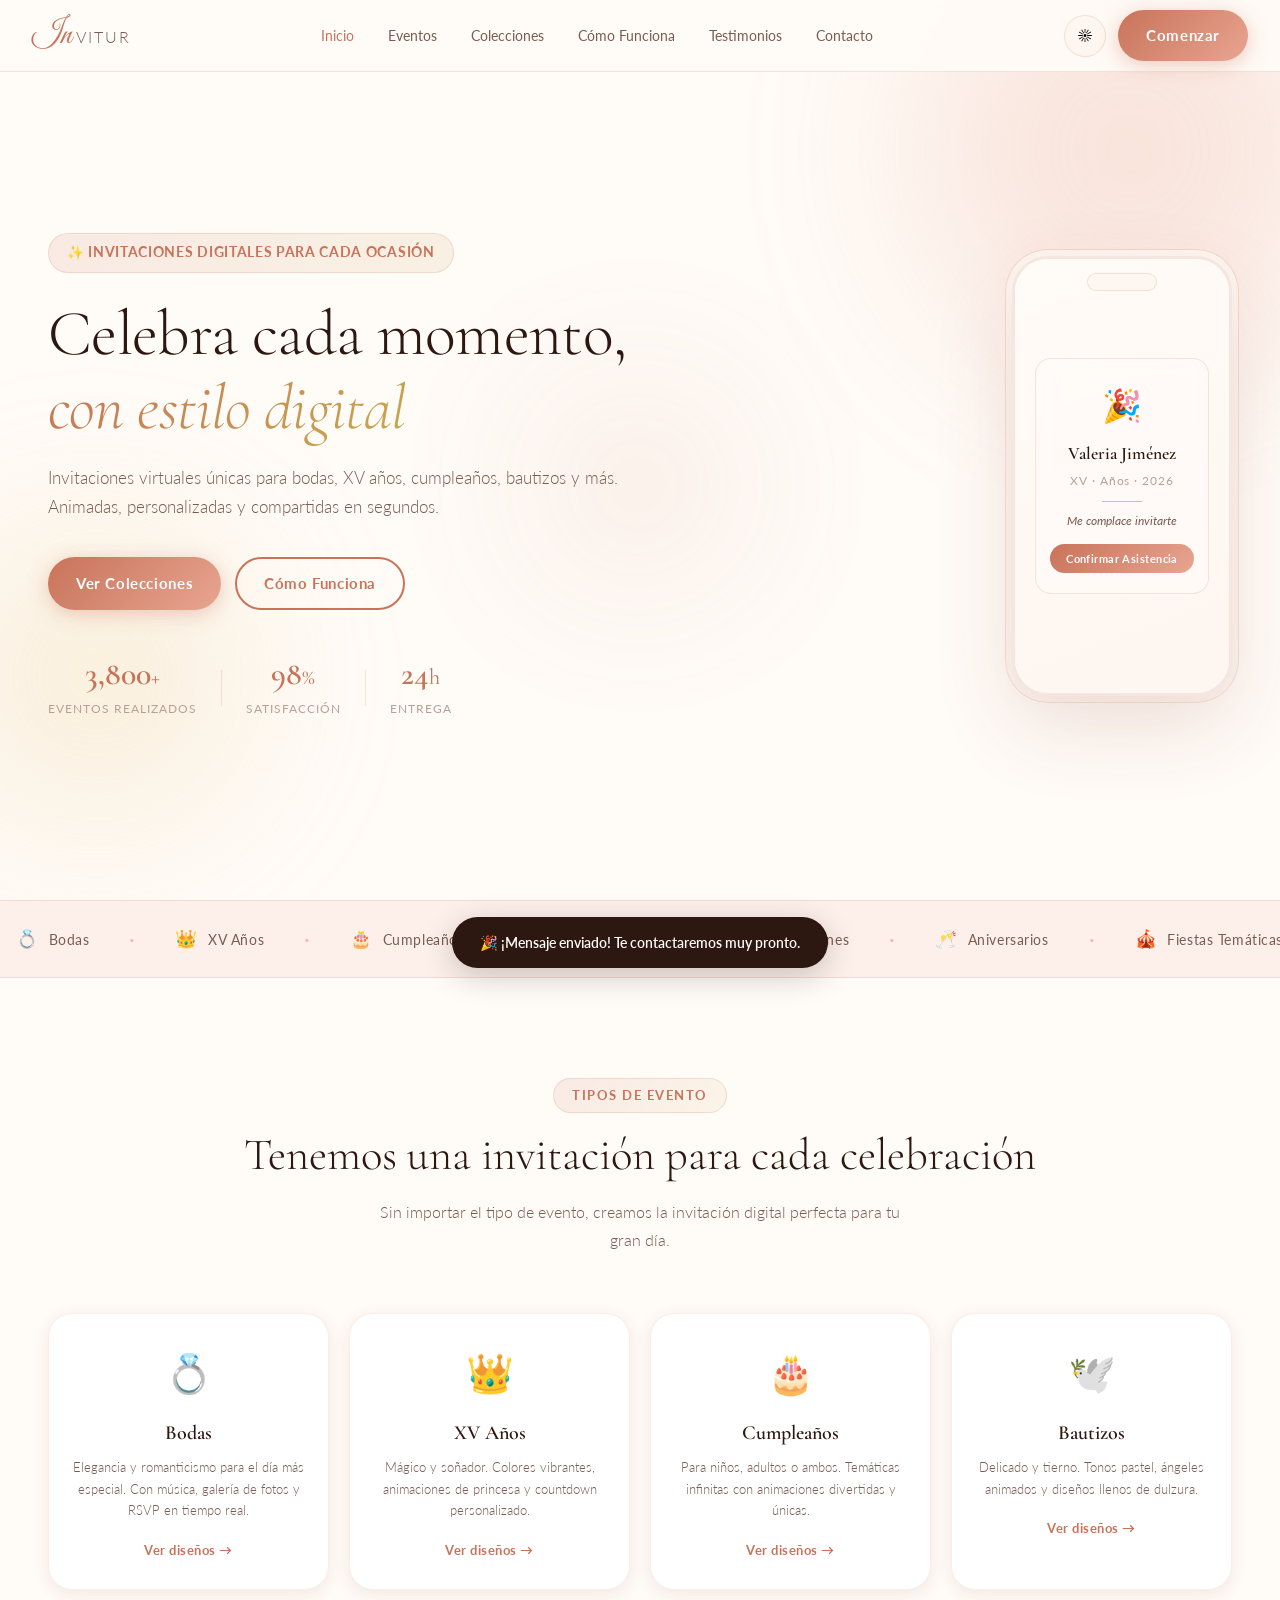
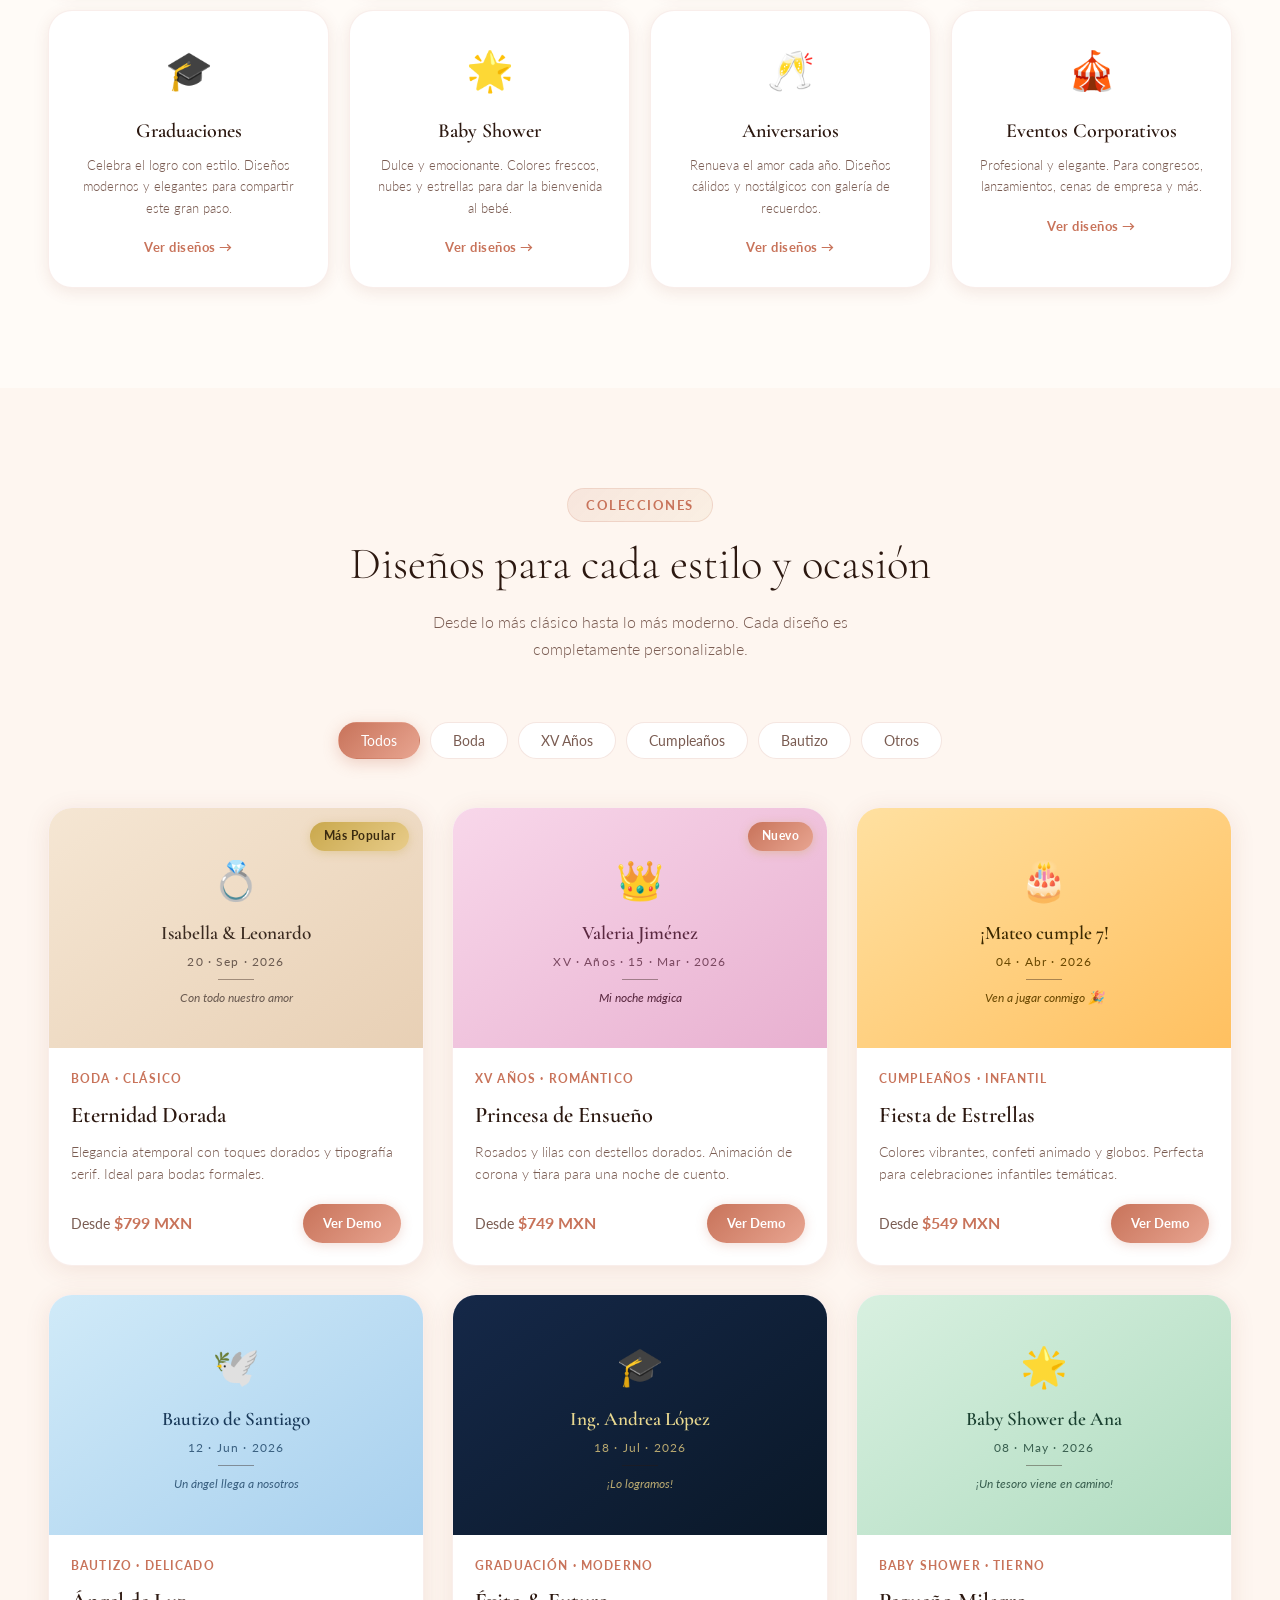
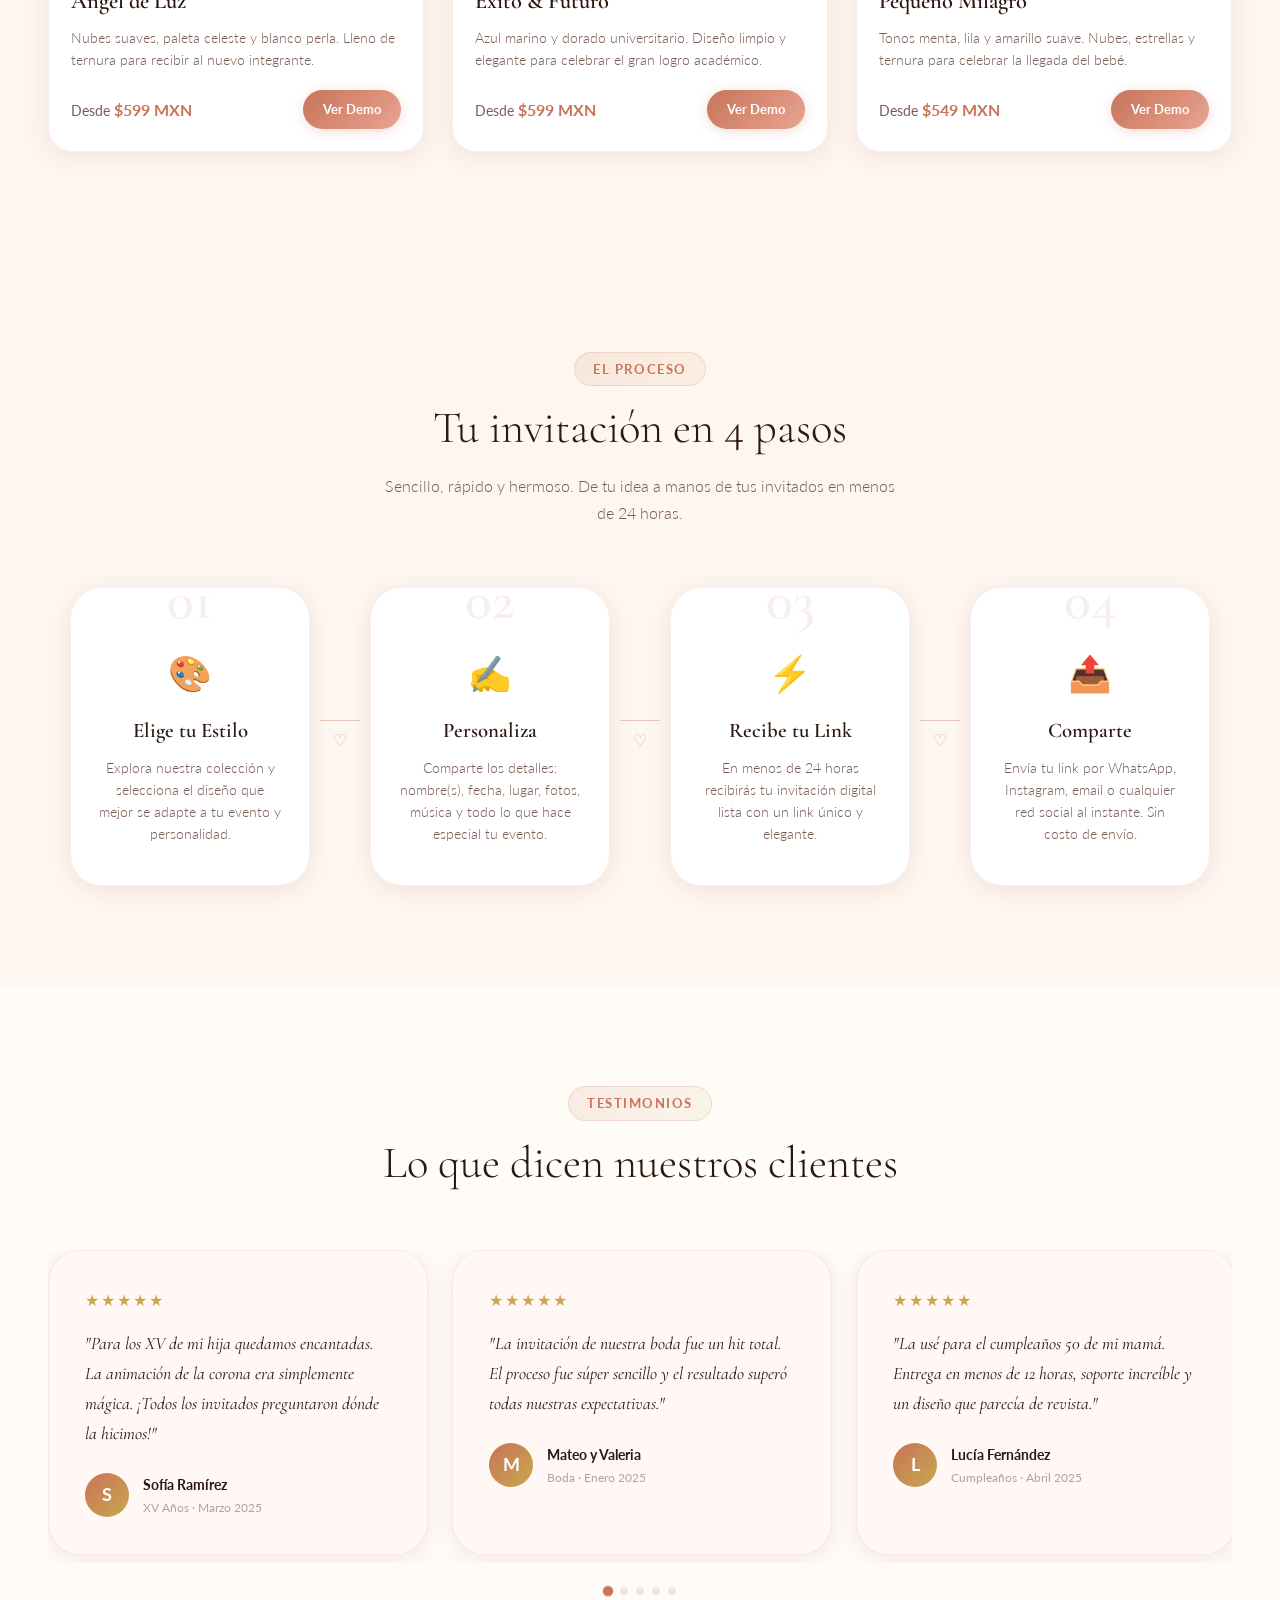
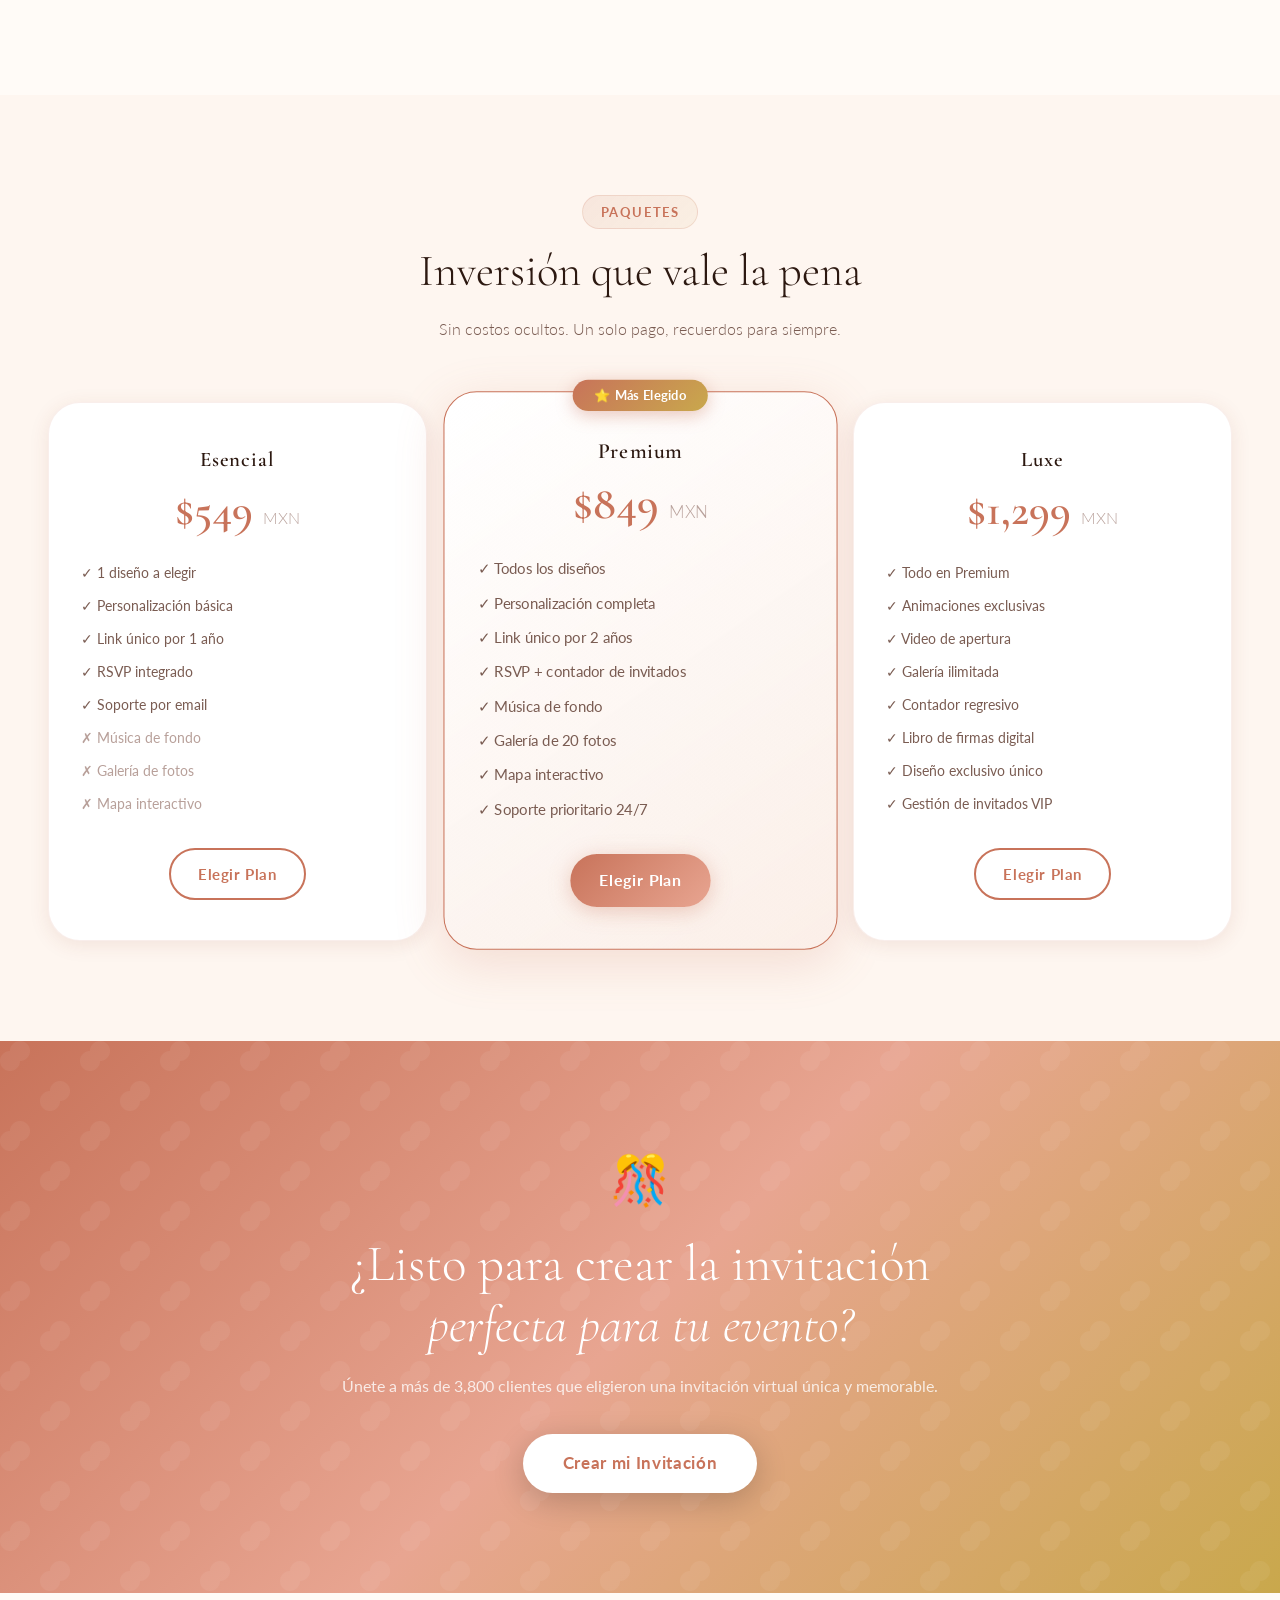
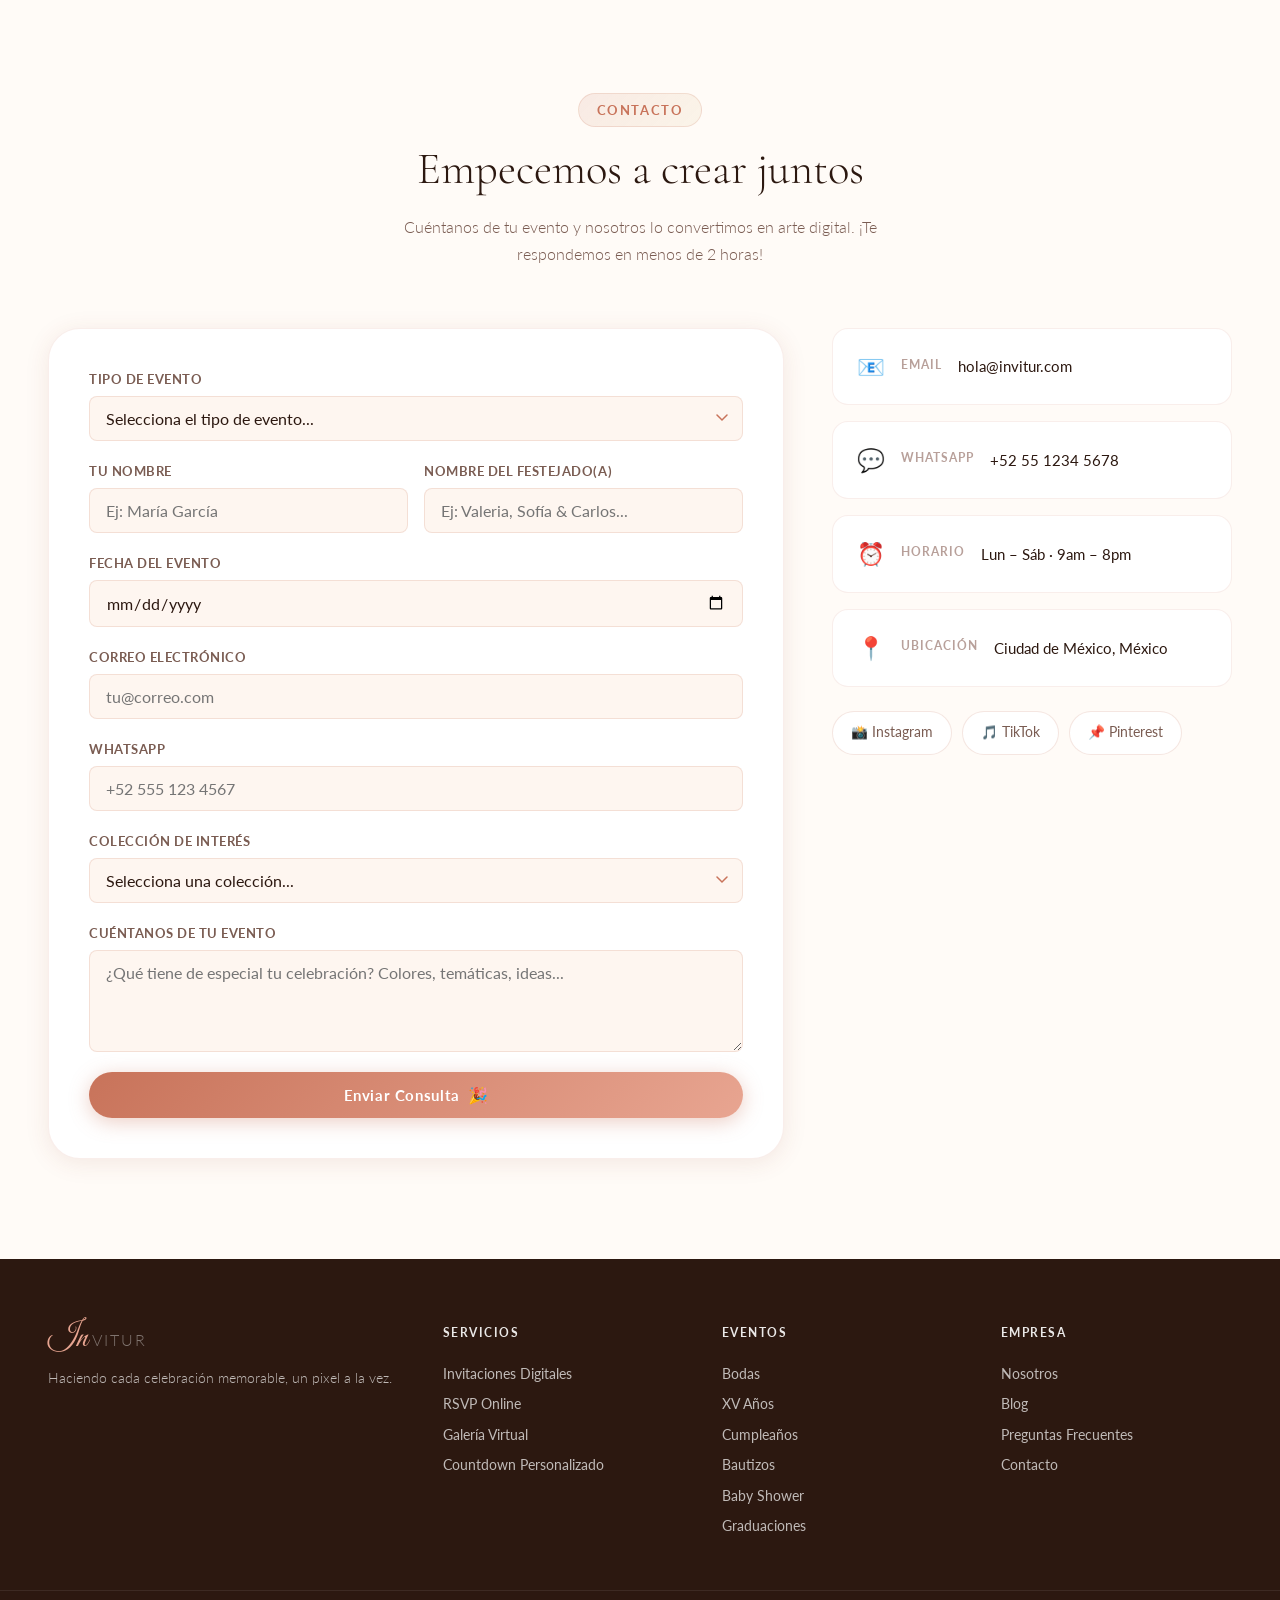
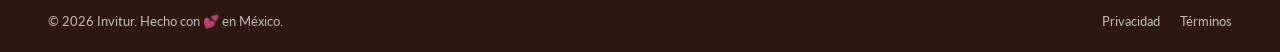
==== commit dfcada21: "✨ Rename to Invitur · Remove 3 collection cards" ====
--- a/index.html
+++ b/index.html
@@ -24,7 +24,7 @@
     <header class="navbar" id="navbar">
         <div class="nav-container">
             <a href="#" class="nav-logo">
-                <span class="logo-script">Invite</span><span class="logo-text">Script</span>
+                <span class="logo-script">In</span><span class="logo-text">vitur</span>
             </a>
             <nav class="nav-links" id="navLinks">
                 <a href="#inicio" class="nav-link">Inicio</a>
@@ -339,51 +339,6 @@
                     </div>
                 </div>
 
-                <!-- Card 5 – Boda Bohemia -->
-                <div class="card" data-category="boda">
-                    <div class="card-img">
-                        <div class="card-preview bohemio-preview">
-                            <div class="cp-flower">🌿</div>
-                            <p class="cp-names">Valentina & Tomás</p>
-                            <p class="cp-date">05 · Oct · 2026</p>
-                            <div class="cp-line"></div>
-                            <p class="cp-msg">Una historia de jardín</p>
-                        </div>
-                    </div>
-                    <div class="card-body">
-                        <div class="card-tag">Boda · Bohemio</div>
-                        <h3 class="card-name">Jardín Eterno</h3>
-                        <p class="card-desc">Natural y orgánico, con hojas, flores silvestres y paleta de tierra. Para
-                            bodas al aire libre.</p>
-                        <div class="card-footer">
-                            <span class="card-price">Desde <strong>$699 MXN</strong></span>
-                            <a href="templates/boda.html" target="_blank" class="btn-card">Ver Demo</a>
-                        </div>
-                    </div>
-                </div>
-
-                <!-- Card 6 – Cumpleaños adulto -->
-                <div class="card" data-category="cumple">
-                    <div class="card-img">
-                        <div class="card-preview cumple2-preview">
-                            <div class="cp-flower">🥂</div>
-                            <p class="cp-names">Carmen cumple 30</p>
-                            <p class="cp-date">22 · Ago · 2026</p>
-                            <div class="cp-line"></div>
-                            <p class="cp-msg">¡Celebremos a lo grande!</p>
-                        </div>
-                    </div>
-                    <div class="card-body">
-                        <div class="card-tag">Cumpleaños · Adulto</div>
-                        <h3 class="card-name">Noche Chic</h3>
-                        <p class="card-desc">Negro, dorado y champán. Elegante y sofisticada para celebraciones de
-                            adultos con estilo.</p>
-                        <div class="card-footer">
-                            <span class="card-price">Desde <strong>$649 MXN</strong></span>
-                            <a href="templates/cumpleanos.html" target="_blank" class="btn-card">Ver Demo</a>
-                        </div>
-                    </div>
-                </div>
 
                 <!-- Card 7 – Graduación -->
                 <div class="card" data-category="otro">
@@ -431,28 +386,6 @@
                     </div>
                 </div>
 
-                <!-- Card 9 – XV Años Moderno -->
-                <div class="card" data-category="xv">
-                    <div class="card-img">
-                        <div class="card-preview xv2-preview">
-                            <div class="cp-flower">🌙</div>
-                            <p class="cp-names">Regina Morales</p>
-                            <p class="cp-date">XV · Años · 21 · Jun · 2026</p>
-                            <div class="cp-line"></div>
-                            <p class="cp-msg">Bajo las estrellas</p>
-                        </div>
-                    </div>
-                    <div class="card-body">
-                        <div class="card-tag">XV Años · Moderno</div>
-                        <h3 class="card-name">Galaxia de Sueños</h3>
-                        <p class="card-desc">Cielos nocturnos, constelaciones animadas y paleta índigo/plata. Una
-                            celebración fuera de este mundo.</p>
-                        <div class="card-footer">
-                            <span class="card-price">Desde <strong>$799 MXN</strong></span>
-                            <a href="templates/xv-anos.html" target="_blank" class="btn-card">Ver Demo</a>
-                        </div>
-                    </div>
-                </div>
 
             </div>
         </div>
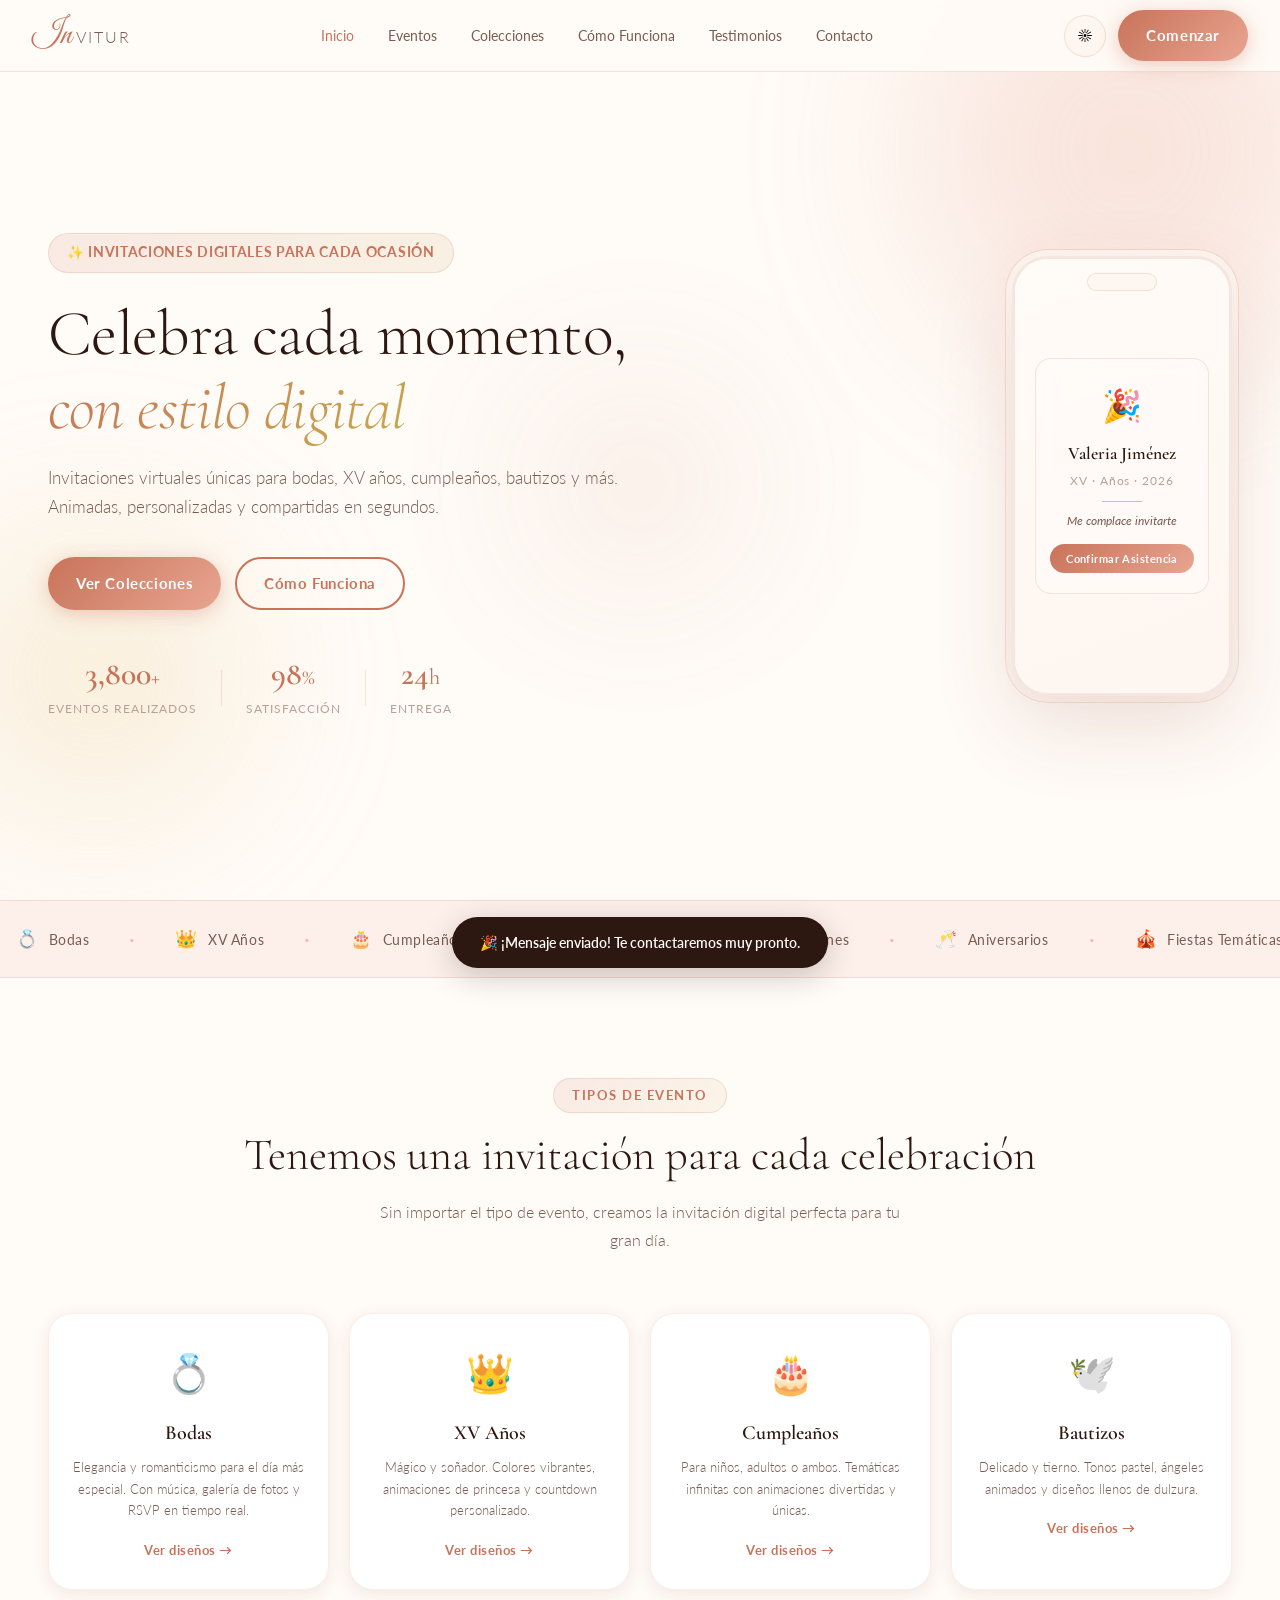
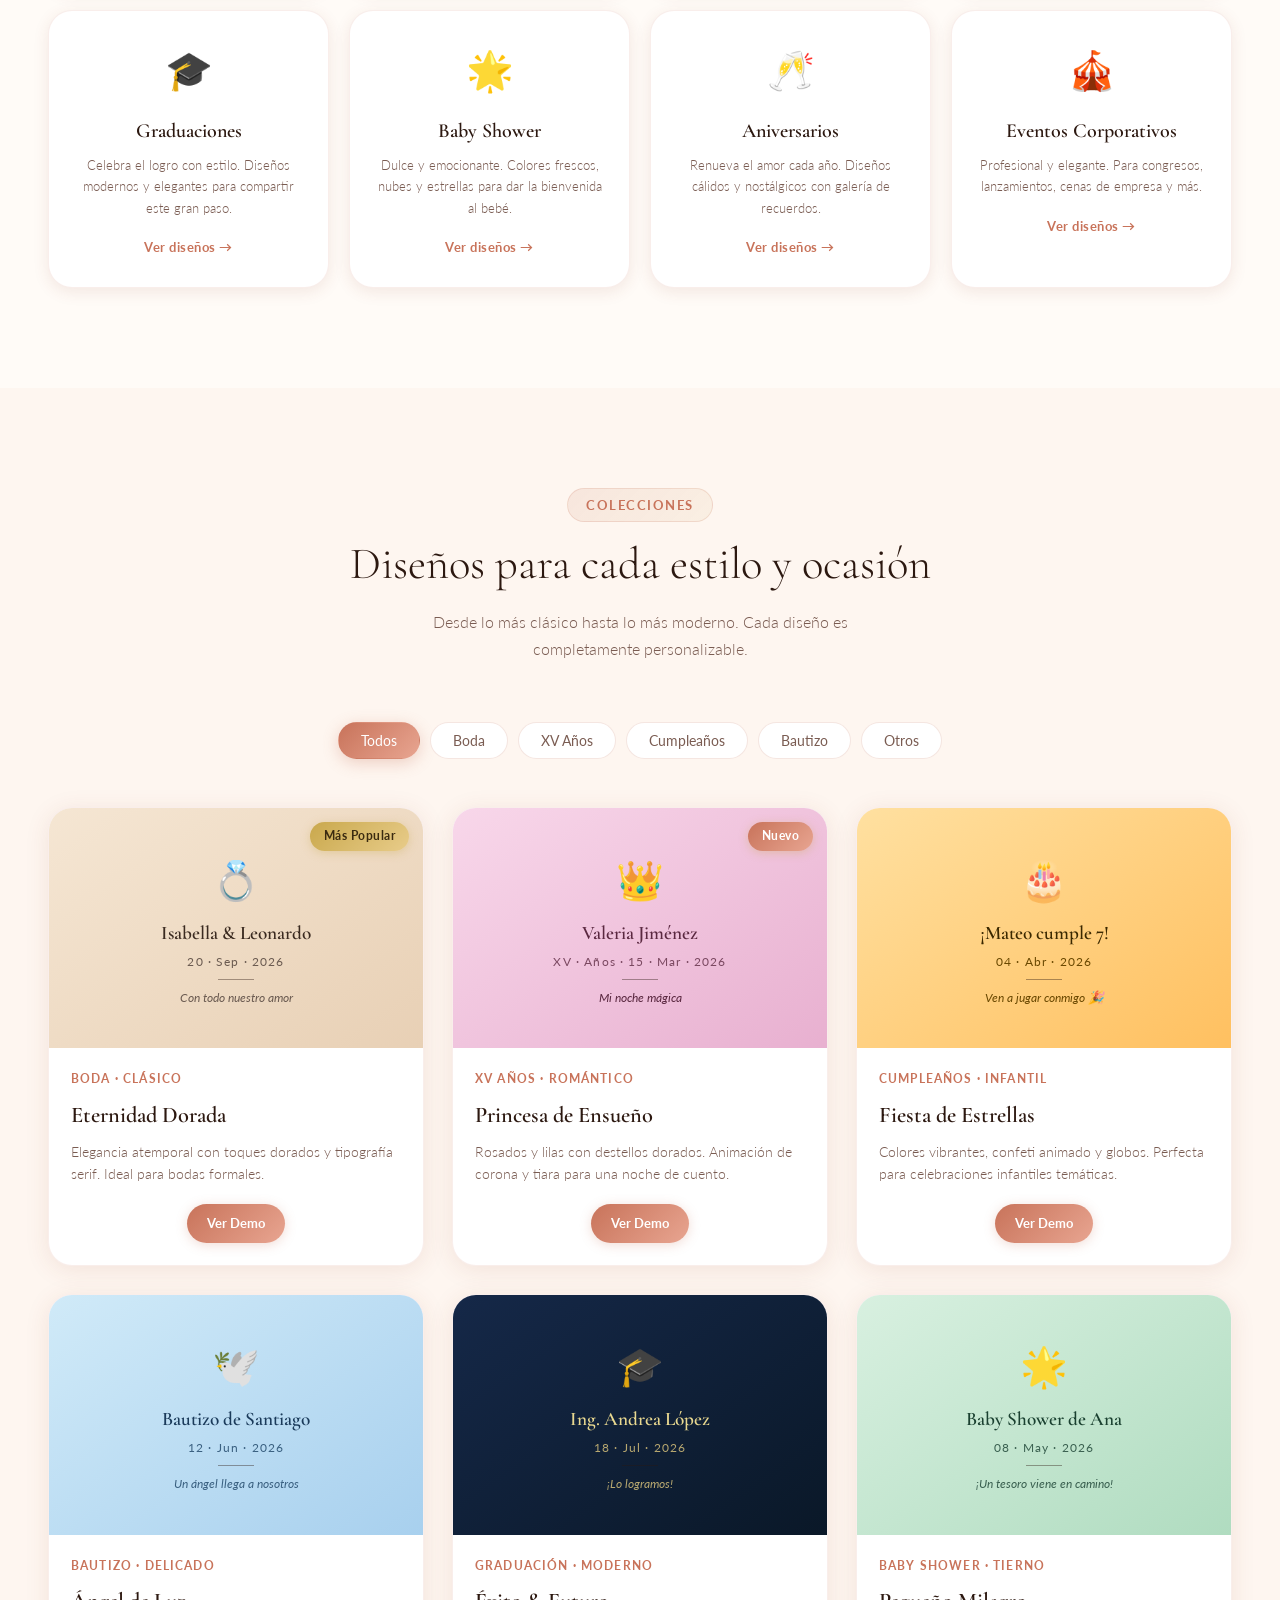
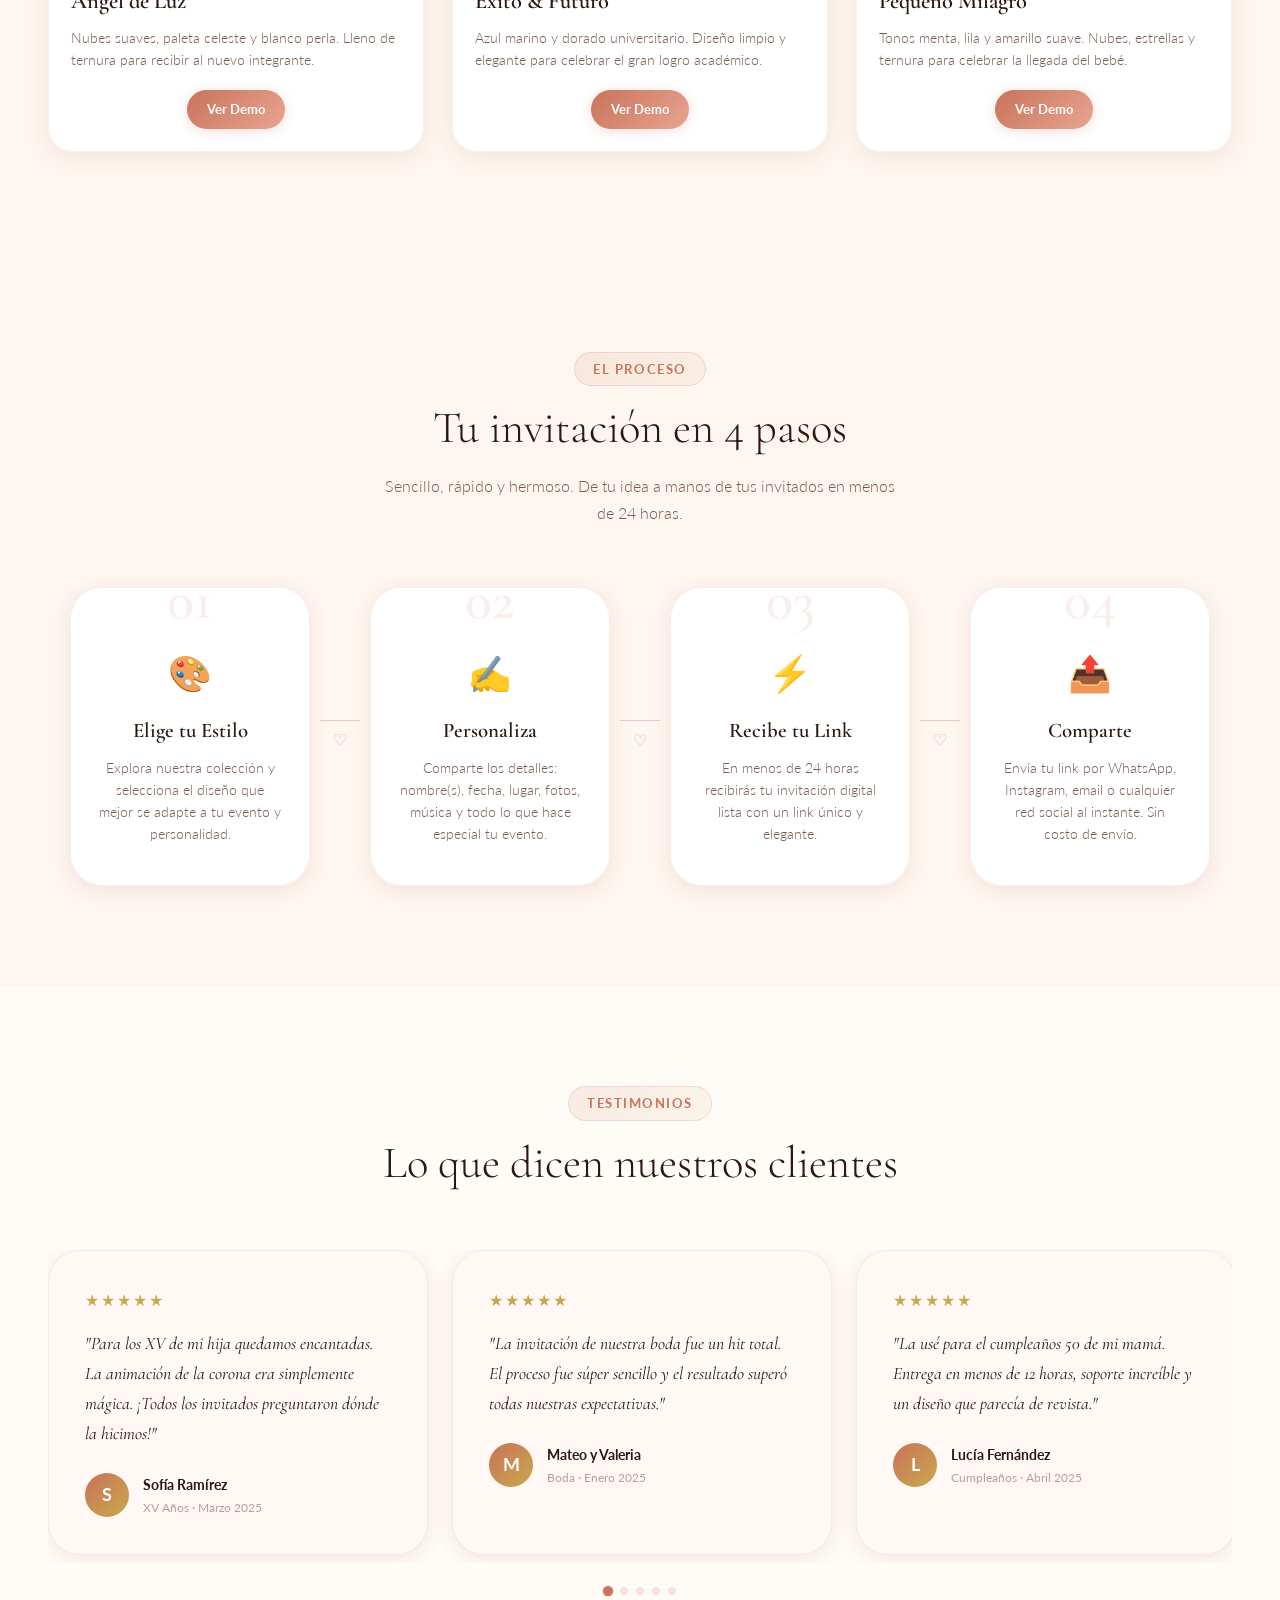
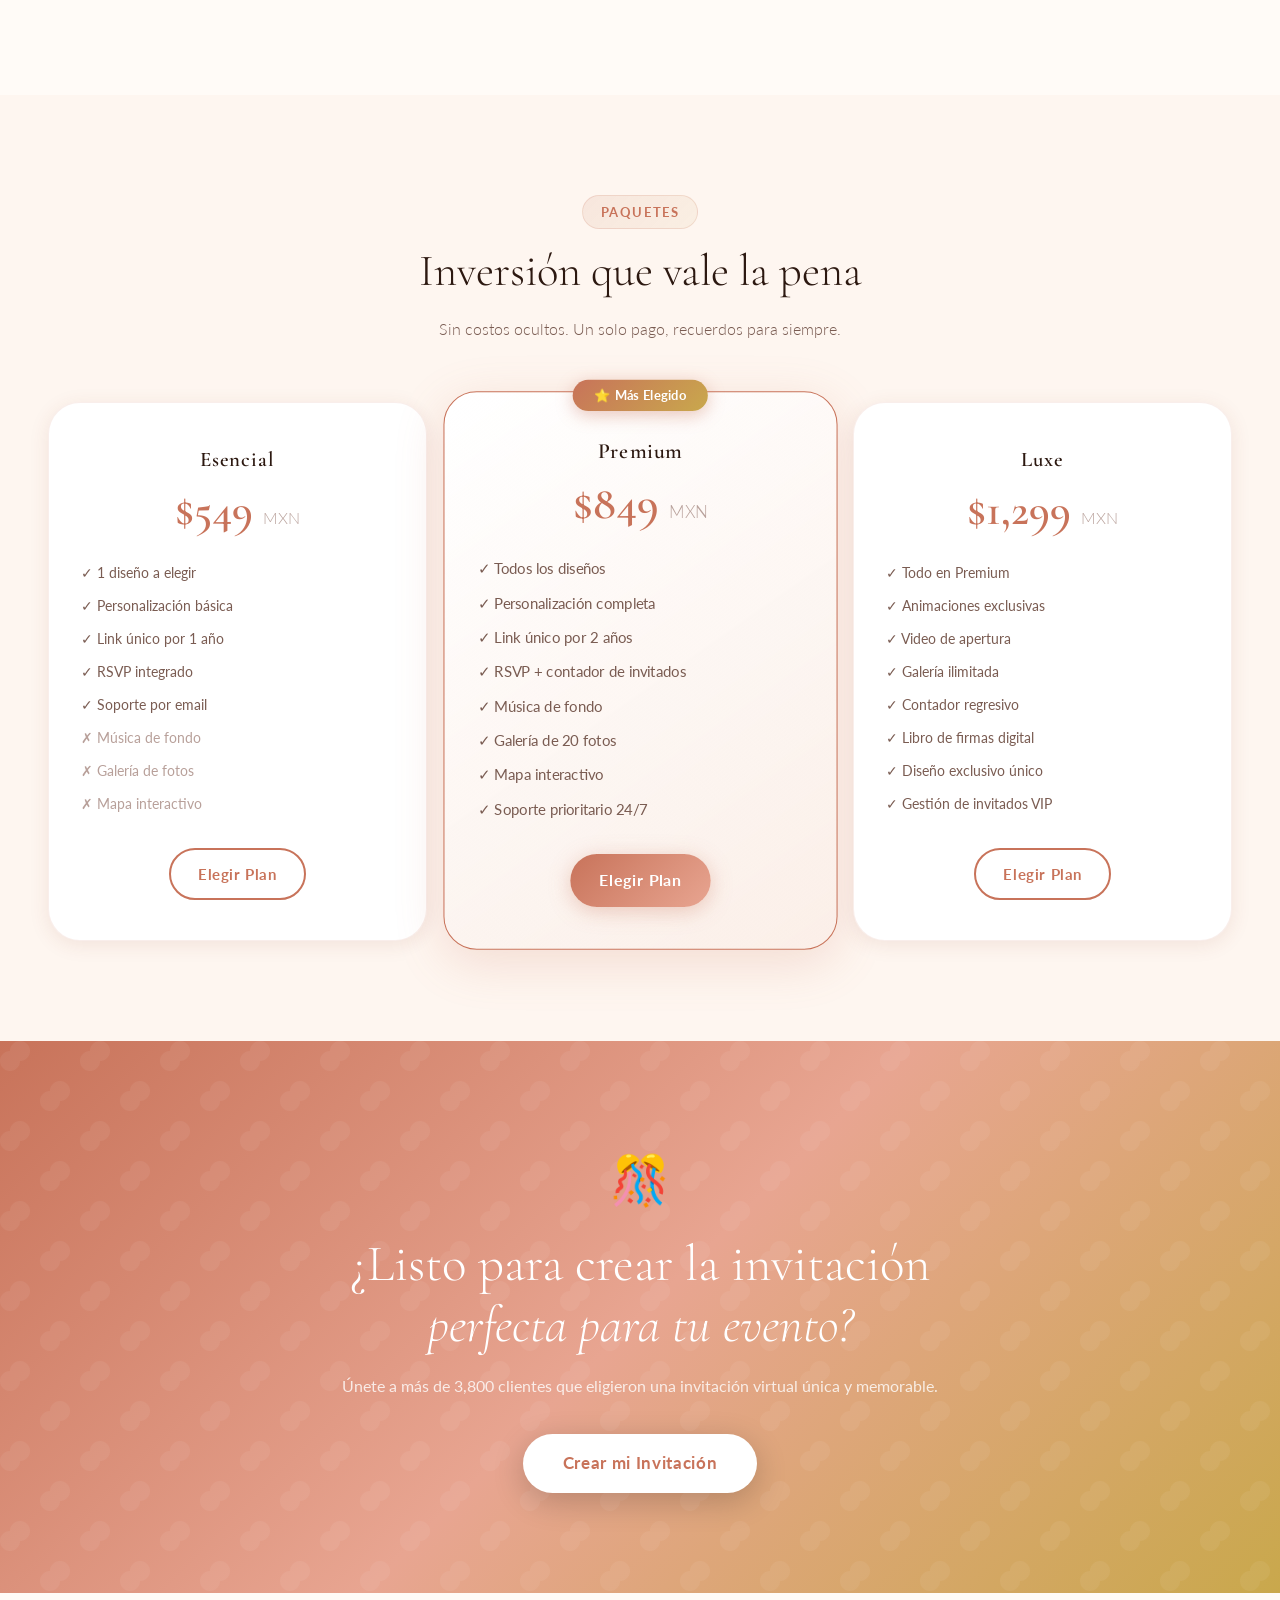
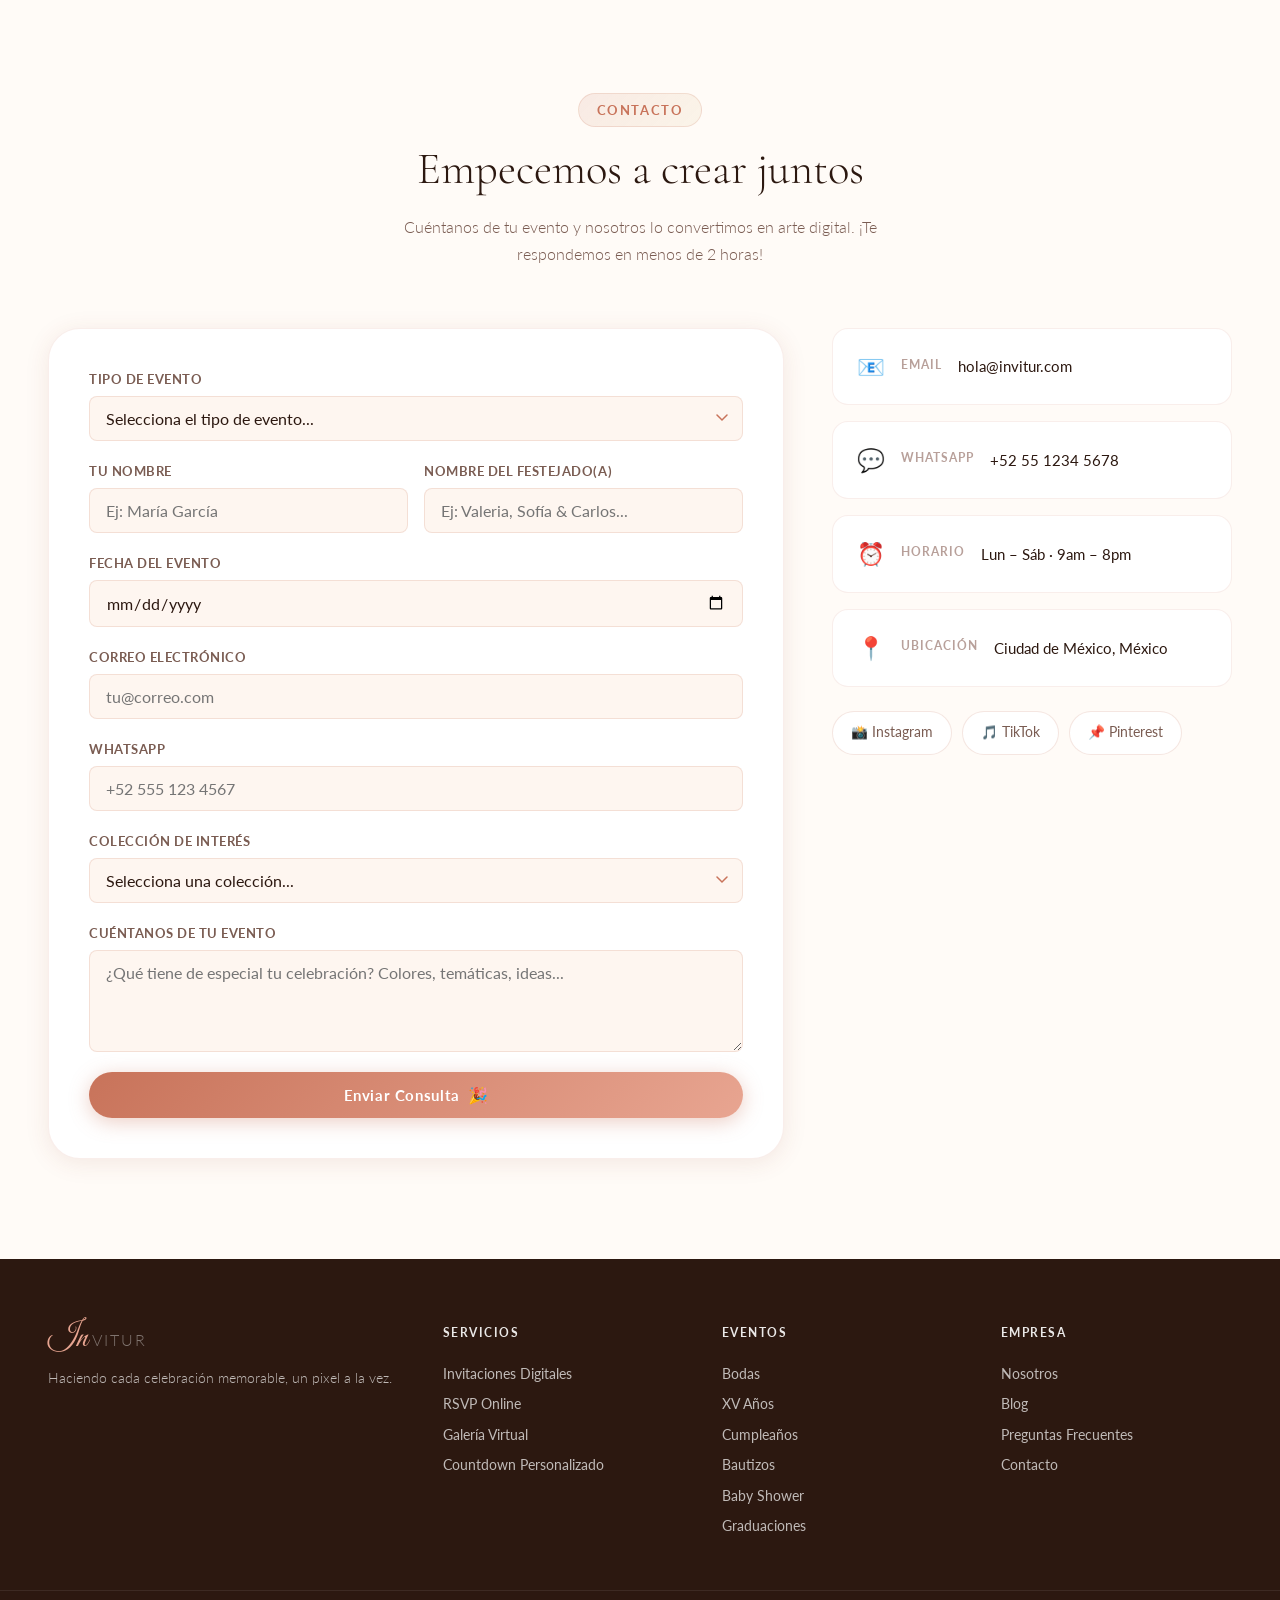
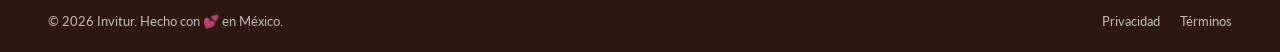
==== commit bc65fae4: "🗑️ Remove prices from collection cards" ====
--- a/index.html
+++ b/index.html
@@ -3,6 +3,7 @@
 
 <head>
     <meta charset="UTF-8" />
+    <link rel="icon" type="image/png" href="assets/favicon.png"/>
     <meta name="viewport" content="width=device-width, initial-scale=1.0" />
     <title>Invitaciones Virtuales para Todo Evento | Invitur</title>
     <meta name="description"
@@ -263,7 +264,7 @@
                         <p class="card-desc">Elegancia atemporal con toques dorados y tipografía serif. Ideal para bodas
                             formales.</p>
                         <div class="card-footer">
-                            <span class="card-price">Desde <strong>$799 MXN</strong></span>
+                            
                             <a href="templates/boda.html" target="_blank" class="btn-card">Ver Demo</a>
                         </div>
                     </div>
@@ -287,7 +288,7 @@
                         <p class="card-desc">Rosados y lilas con destellos dorados. Animación de corona y tiara para una
                             noche de cuento.</p>
                         <div class="card-footer">
-                            <span class="card-price">Desde <strong>$749 MXN</strong></span>
+                            
                             <a href="templates/xv-anos.html" target="_blank" class="btn-card">Ver Demo</a>
                         </div>
                     </div>
@@ -310,7 +311,7 @@
                         <p class="card-desc">Colores vibrantes, confeti animado y globos. Perfecta para celebraciones
                             infantiles temáticas.</p>
                         <div class="card-footer">
-                            <span class="card-price">Desde <strong>$549 MXN</strong></span>
+                            
                             <a href="templates/cumpleanos.html" target="_blank" class="btn-card">Ver Demo</a>
                         </div>
                     </div>
@@ -333,7 +334,7 @@
                         <p class="card-desc">Nubes suaves, paleta celeste y blanco perla. Lleno de ternura para recibir
                             al nuevo integrante.</p>
                         <div class="card-footer">
-                            <span class="card-price">Desde <strong>$599 MXN</strong></span>
+                            
                             <a href="templates/bautizo.html" target="_blank" class="btn-card">Ver Demo</a>
                         </div>
                     </div>
@@ -357,7 +358,7 @@
                         <p class="card-desc">Azul marino y dorado universitario. Diseño limpio y elegante para celebrar
                             el gran logro académico.</p>
                         <div class="card-footer">
-                            <span class="card-price">Desde <strong>$599 MXN</strong></span>
+                            
                             <a href="templates/graduacion.html" target="_blank" class="btn-card">Ver Demo</a>
                         </div>
                     </div>
@@ -380,7 +381,7 @@
                         <p class="card-desc">Tonos menta, lila y amarillo suave. Nubes, estrellas y ternura para
                             celebrar la llegada del bebé.</p>
                         <div class="card-footer">
-                            <span class="card-price">Desde <strong>$549 MXN</strong></span>
+                            
                             <a href="templates/baby-shower.html" target="_blank" class="btn-card">Ver Demo</a>
                         </div>
                     </div>
--- a/styles.css
+++ b/styles.css
@@ -1155,17 +1155,7 @@
 .card-footer {
     display: flex;
     align-items: center;
-    justify-content: space-between;
-}
-
-.card-price {
-    font-size: 0.88rem;
-    color: var(--text-secondary);
-}
-
-.card-price strong {
-    color: var(--accent);
-    font-size: 1rem;
+    justify-content: center;
 }
 
 .btn-card,
@@ -2147,24 +2137,42 @@
 
     /* ── Cards ── */
     .cards-grid {
-        grid-template-columns: 1fr;
-        gap: 20px;
+        grid-template-columns: repeat(2, 1fr);
+        gap: 12px;
     }
 
     .card-img {
-        height: 200px;
+        height: 150px;
     }
 
     .card-body {
-        padding: 16px;
+        padding: 12px;
     }
 
     .card-name {
-        font-size: 1.2rem;
+        font-size: 0.95rem;
+        margin-bottom: 4px;
+    }
+
+    .card-tag {
+        font-size: 0.68rem;
+        margin-bottom: 4px;
     }
 
     .card-desc {
-        font-size: 0.84rem;
+        display: none;
+    }
+
+    .card-footer {
+        justify-content: center;
+    }
+
+    .btn-card {
+        width: 100%;
+        text-align: center;
+        justify-content: center;
+        padding: 7px 10px;
+        font-size: 0.78rem;
     }
 
     /* ── Steps ── */
@@ -2344,4 +2352,17 @@
     .footer-links {
         grid-template-columns: 1fr 1fr;
     }
+
+    /* Cards: tighter on tiny phones */
+    .card-img {
+        height: 120px;
+    }
+
+    .card-name {
+        font-size: 0.88rem;
+    }
+
+    .card-body {
+        padding: 10px;
+    }
 }
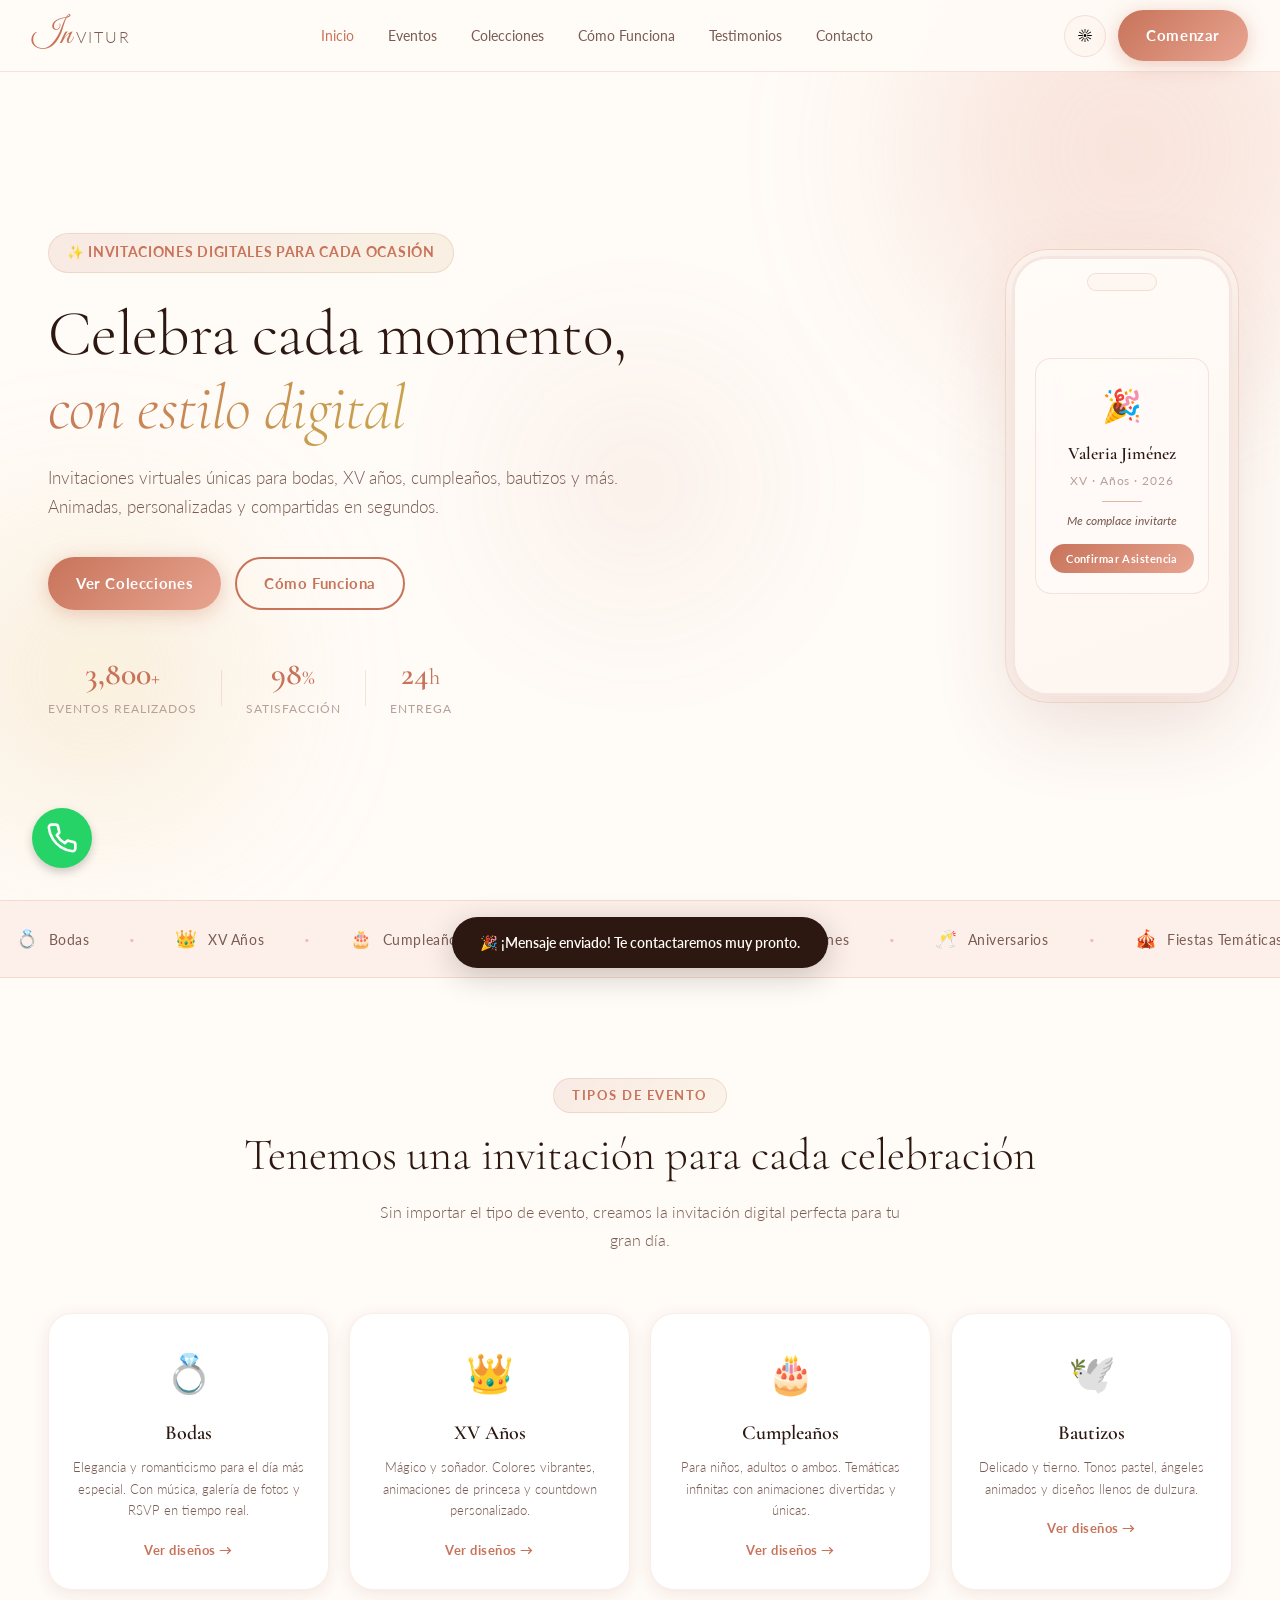
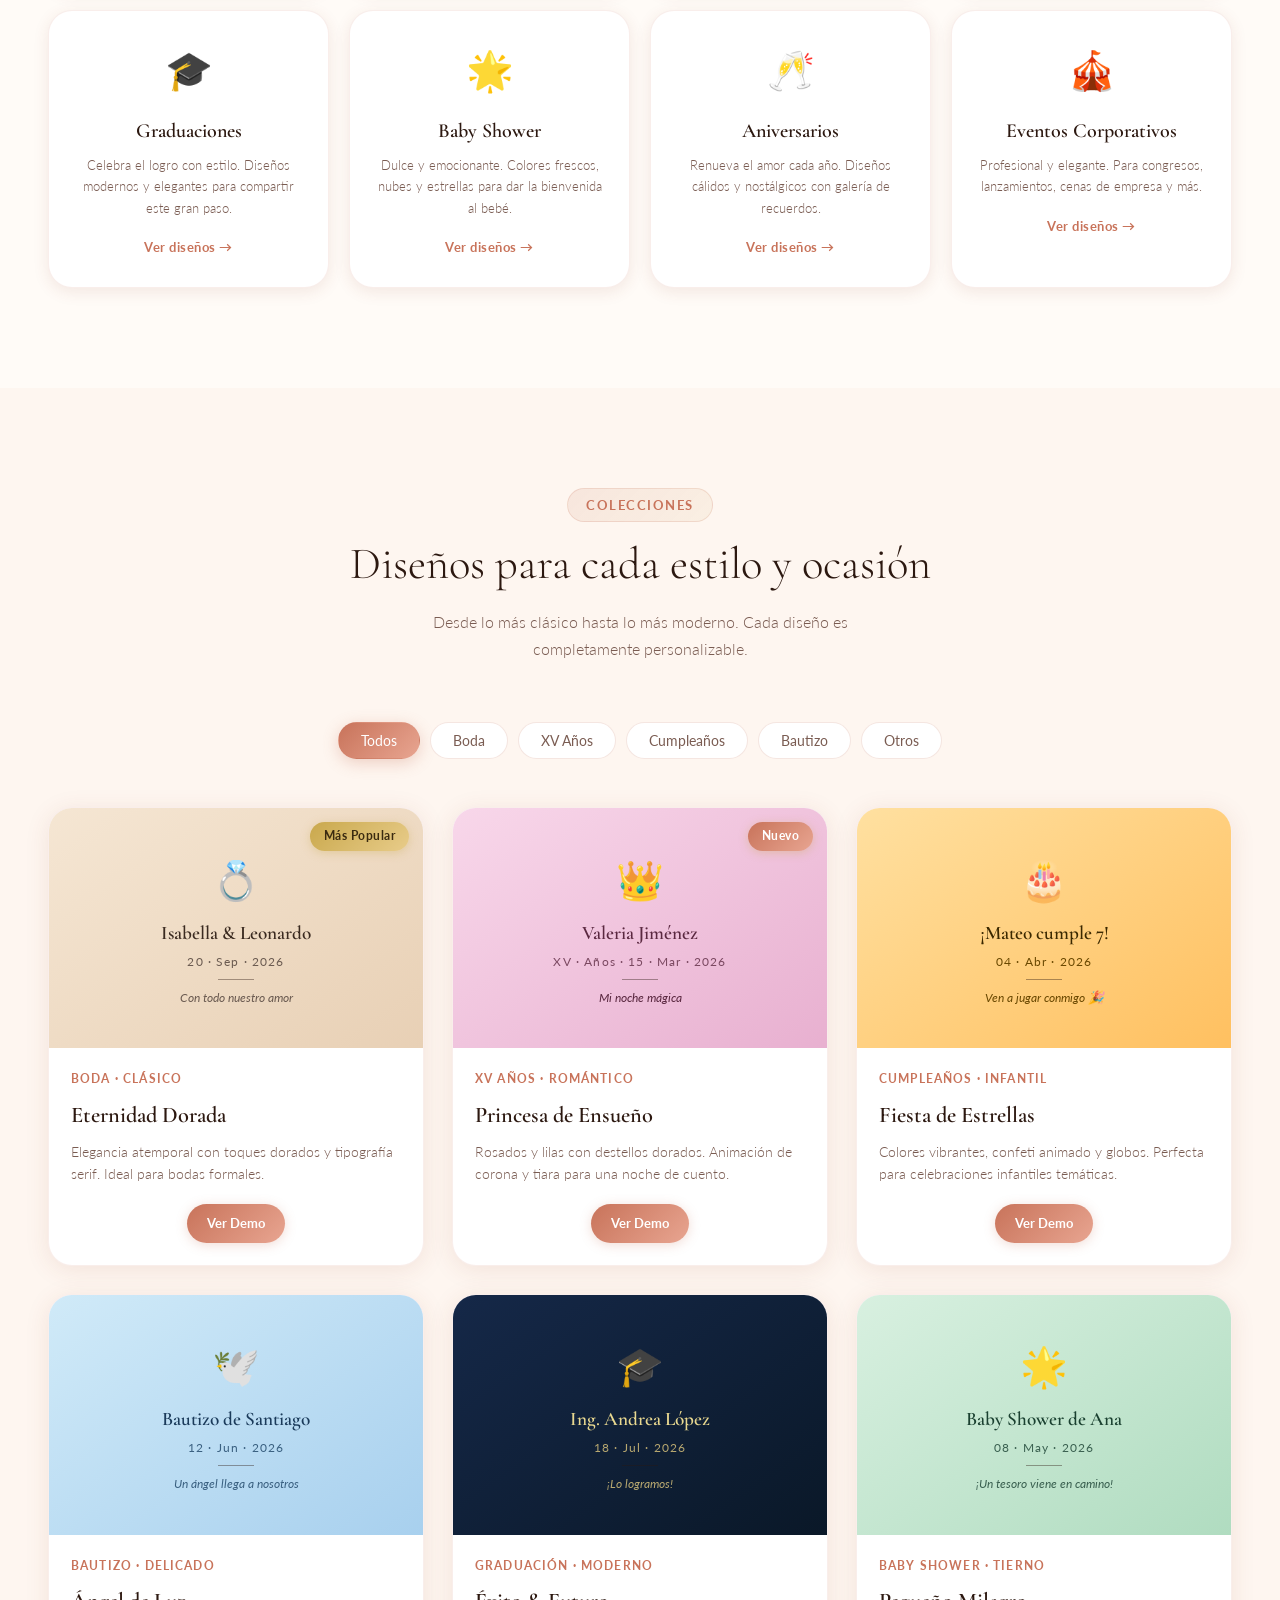
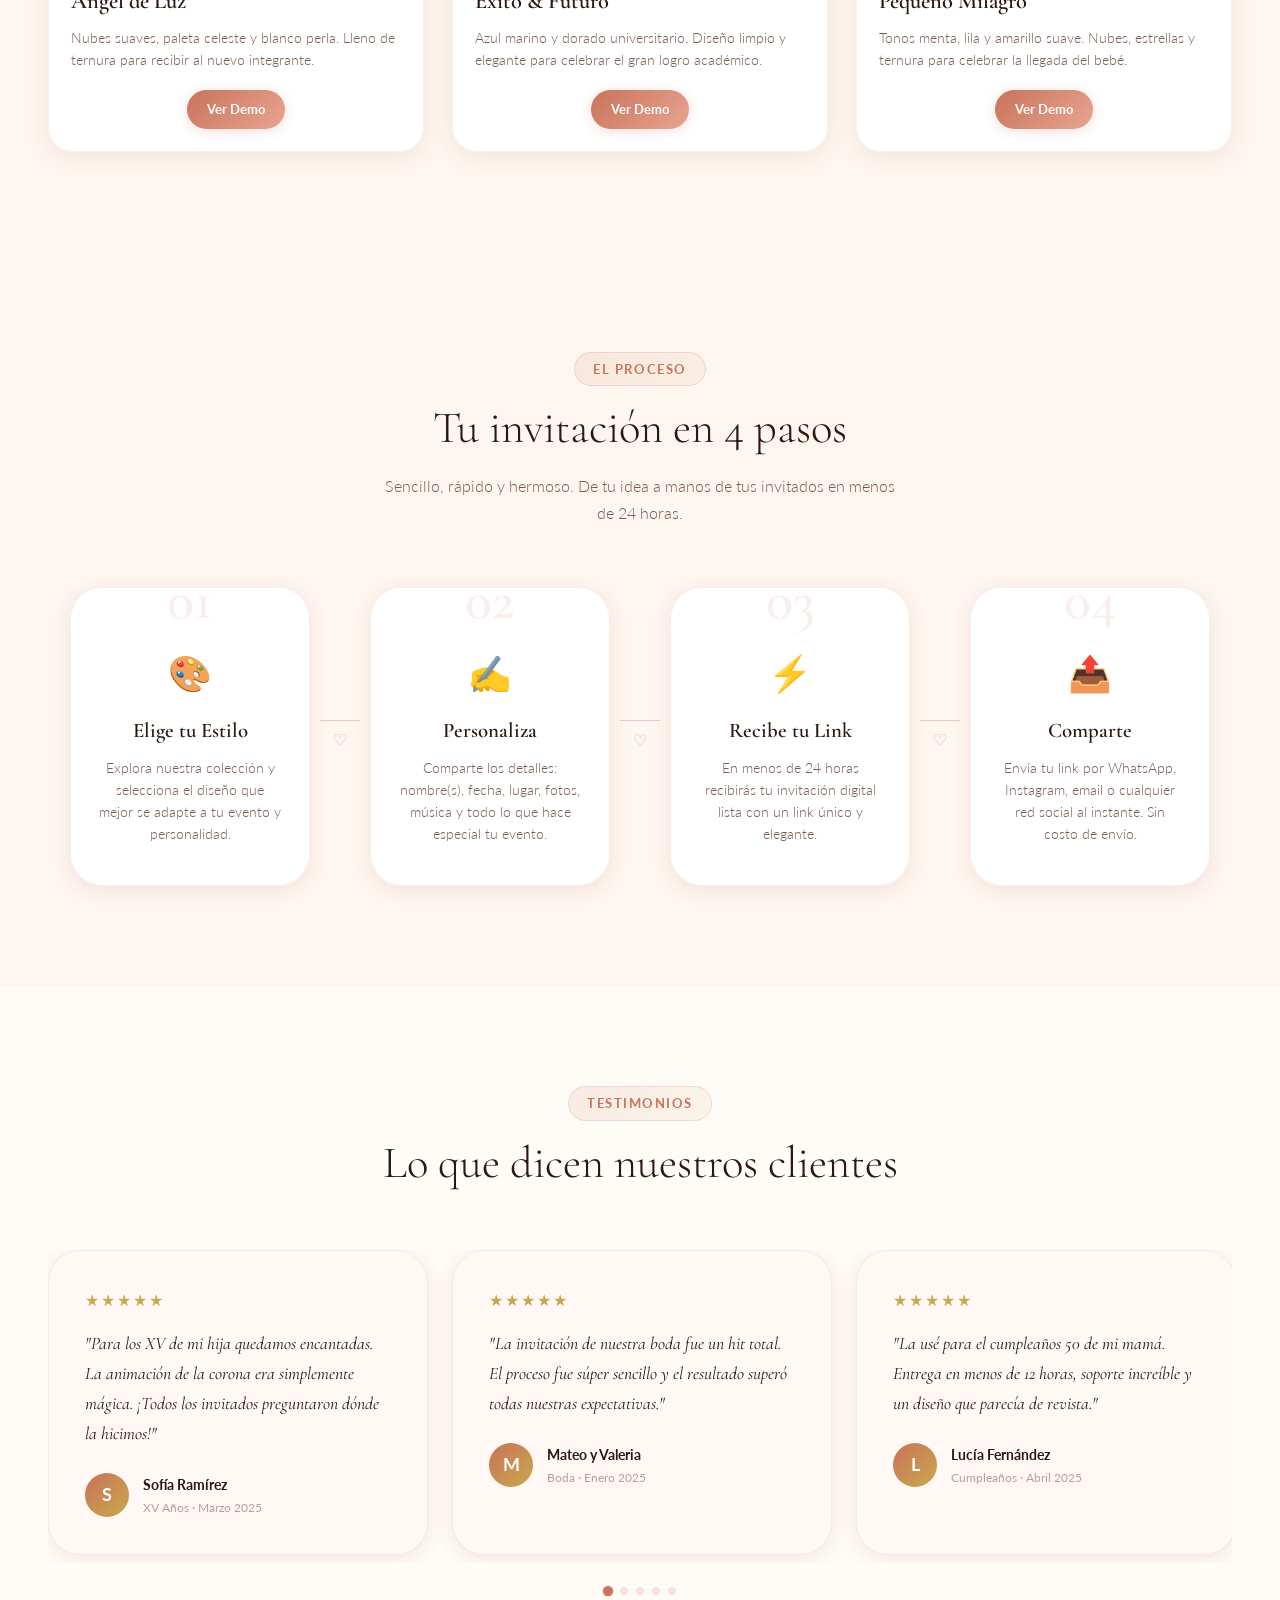
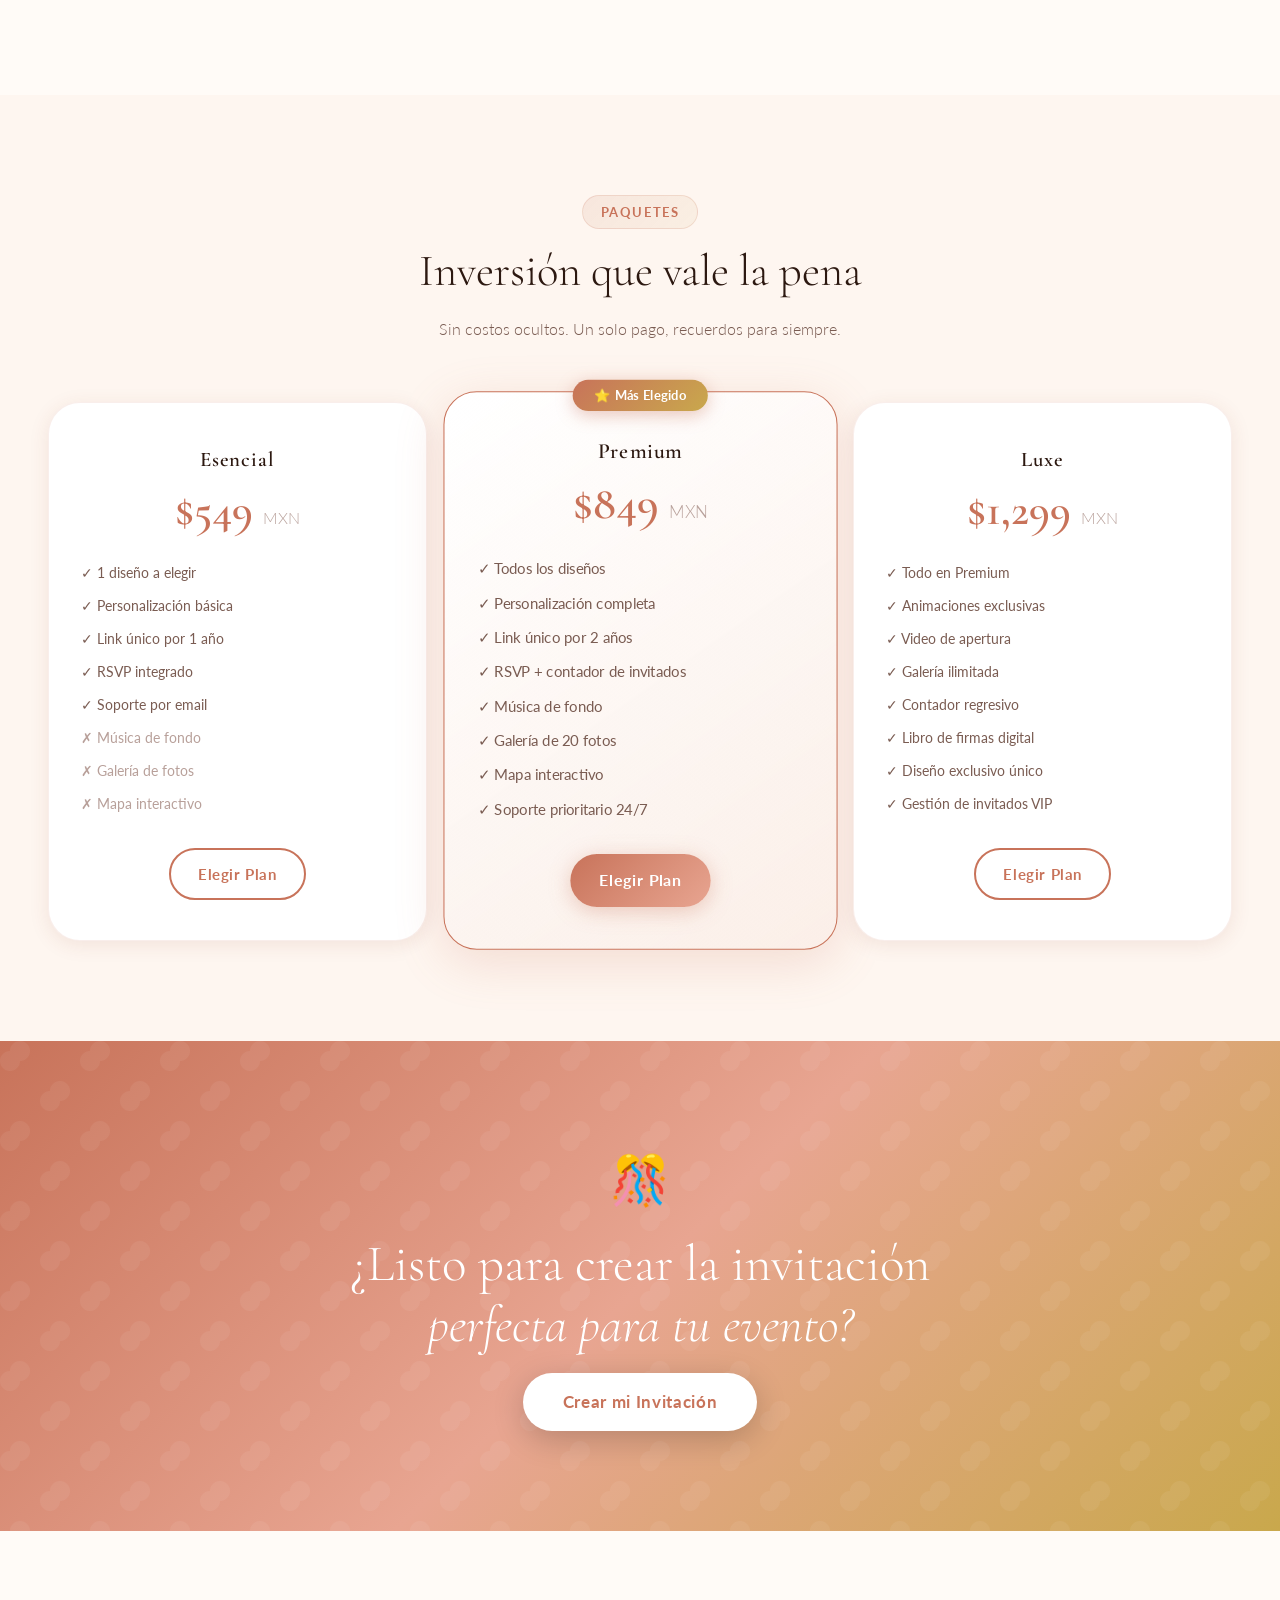
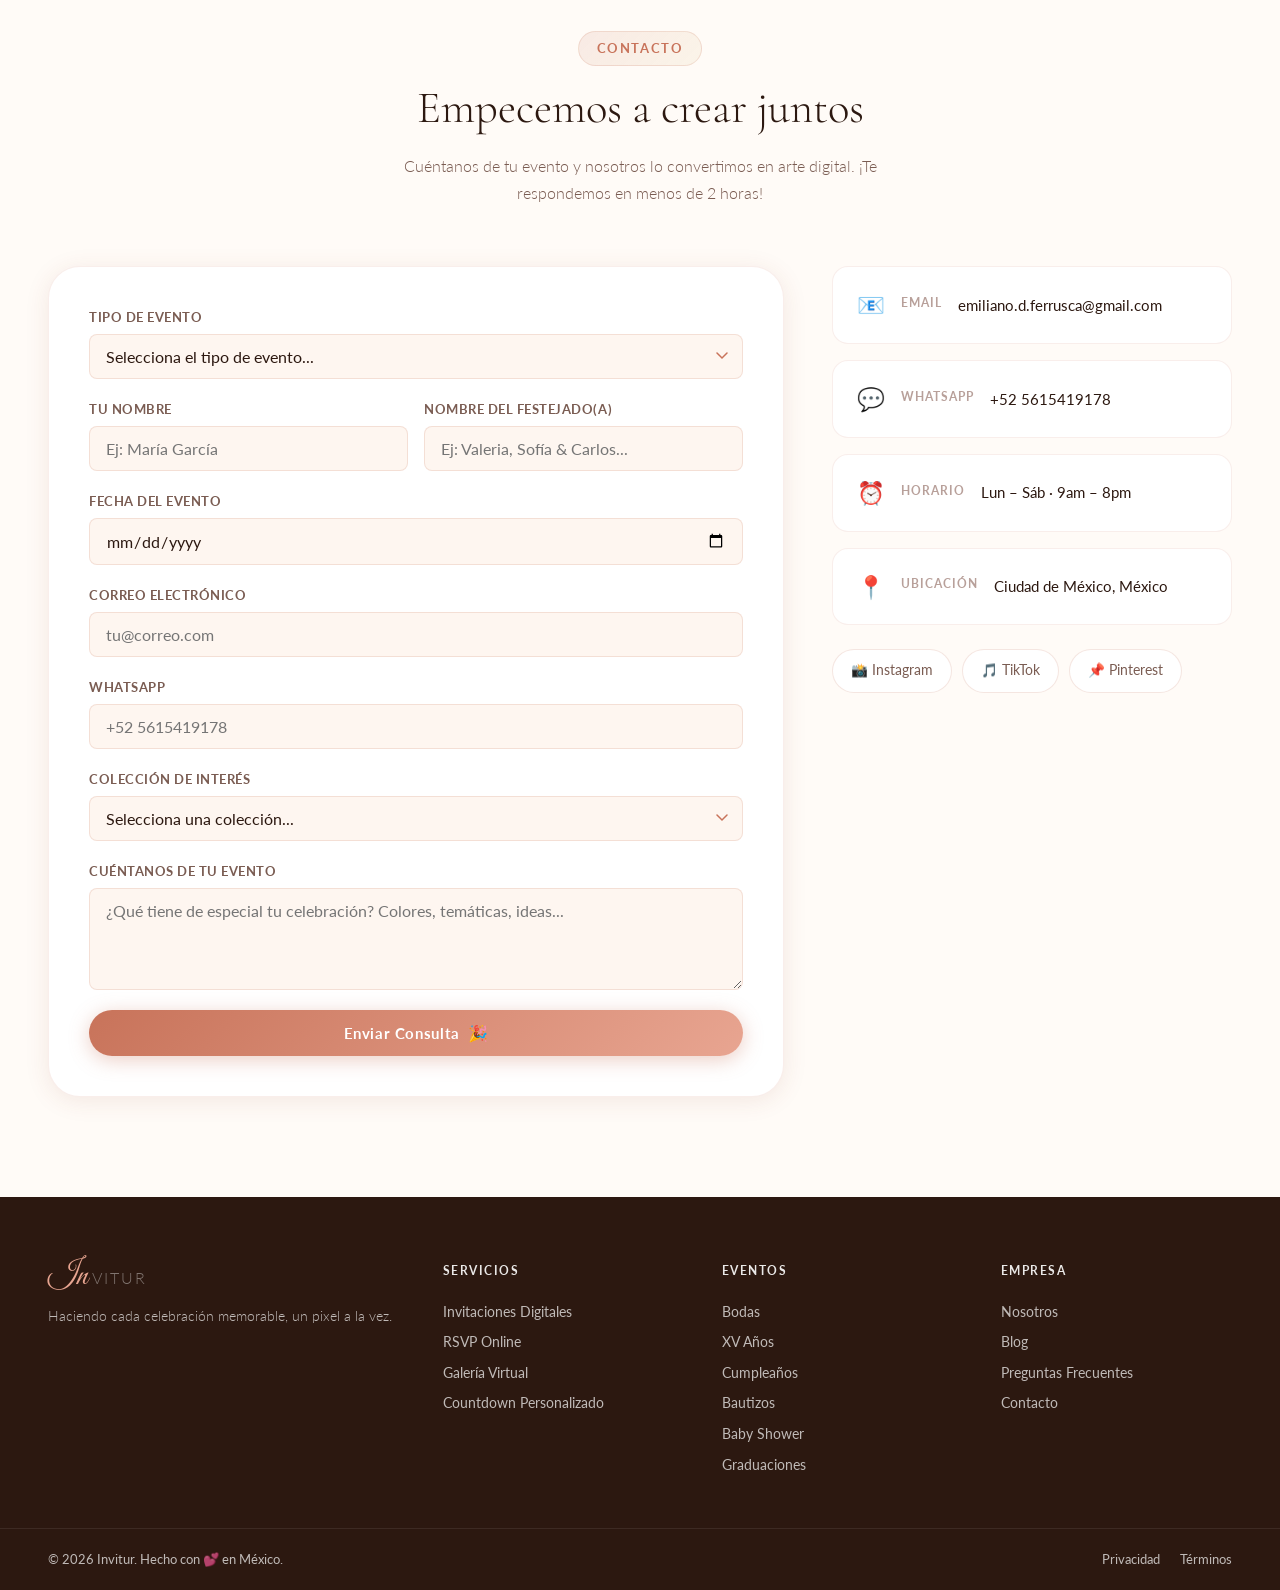
==== commit db6b0dfd: "agrega whatsapp y formsubmit" ====
--- a/index.html
+++ b/index.html
@@ -3,7 +3,7 @@
 
 <head>
     <meta charset="UTF-8" />
-    <link rel="icon" type="image/png" href="assets/favicon.png"/>
+    <link rel="icon" type="image/png" href="assets/favicon.png" />
     <meta name="viewport" content="width=device-width, initial-scale=1.0" />
     <title>Invitaciones Virtuales para Todo Evento | Invitur</title>
     <meta name="description"
@@ -264,7 +264,7 @@
                         <p class="card-desc">Elegancia atemporal con toques dorados y tipografía serif. Ideal para bodas
                             formales.</p>
                         <div class="card-footer">
-                            
+
                             <a href="templates/boda.html" target="_blank" class="btn-card">Ver Demo</a>
                         </div>
                     </div>
@@ -288,7 +288,7 @@
                         <p class="card-desc">Rosados y lilas con destellos dorados. Animación de corona y tiara para una
                             noche de cuento.</p>
                         <div class="card-footer">
-                            
+
                             <a href="templates/xv-anos.html" target="_blank" class="btn-card">Ver Demo</a>
                         </div>
                     </div>
@@ -311,7 +311,7 @@
                         <p class="card-desc">Colores vibrantes, confeti animado y globos. Perfecta para celebraciones
                             infantiles temáticas.</p>
                         <div class="card-footer">
-                            
+
                             <a href="templates/cumpleanos.html" target="_blank" class="btn-card">Ver Demo</a>
                         </div>
                     </div>
@@ -334,7 +334,7 @@
                         <p class="card-desc">Nubes suaves, paleta celeste y blanco perla. Lleno de ternura para recibir
                             al nuevo integrante.</p>
                         <div class="card-footer">
-                            
+
                             <a href="templates/bautizo.html" target="_blank" class="btn-card">Ver Demo</a>
                         </div>
                     </div>
@@ -358,7 +358,7 @@
                         <p class="card-desc">Azul marino y dorado universitario. Diseño limpio y elegante para celebrar
                             el gran logro académico.</p>
                         <div class="card-footer">
-                            
+
                             <a href="templates/graduacion.html" target="_blank" class="btn-card">Ver Demo</a>
                         </div>
                     </div>
@@ -381,7 +381,7 @@
                         <p class="card-desc">Tonos menta, lila y amarillo suave. Nubes, estrellas y ternura para
                             celebrar la llegada del bebé.</p>
                         <div class="card-footer">
-                            
+
                             <a href="templates/baby-shower.html" target="_blank" class="btn-card">Ver Demo</a>
                         </div>
                     </div>
@@ -589,7 +589,6 @@
         <div class="cta-content">
             <div class="cta-deco">🎊</div>
             <h2 class="cta-title">¿Listo para crear la invitación<br /><em>perfecta para tu evento?</em></h2>
-            <p class="cta-sub">Únete a más de 3,800 clientes que eligieron una invitación virtual única y memorable.</p>
             <a href="#contacto" class="btn-primary btn-large">Crear mi Invitación</a>
         </div>
     </section>
@@ -643,7 +642,7 @@
                         </div>
                         <div class="form-group">
                             <label>WhatsApp</label>
-                            <input type="tel" id="phone" placeholder="+52 555 123 4567" />
+                            <input type="tel" id="phone" placeholder="+52 5615419178" />
                         </div>
                         <div class="form-group">
                             <label>Colección de interés</label>
@@ -686,12 +685,12 @@
                     <div class="info-card">
                         <div class="info-icon">📧</div>
                         <h4>Email</h4>
-                        <p>hola@invitur.com</p>
+                        <p>emiliano.d.ferrusca@gmail.com</p>
                     </div>
                     <div class="info-card">
                         <div class="info-icon">💬</div>
                         <h4>WhatsApp</h4>
-                        <p>+52 55 1234 5678</p>
+                        <p>+52 5615419178</p>
                     </div>
                     <div class="info-card">
                         <div class="info-icon">⏰</div>
@@ -762,6 +761,17 @@
         <span>🎉 ¡Mensaje enviado! Te contactaremos muy pronto.</span>
     </div>
 
+    <!-- WhatsApp Widget -->
+    <a href="https://wa.me/525512345678?text=Hola%20Invitur!%20Me%20interesa%20crear%20una%20invitaci%C3%B3n"
+        class="whatsapp-widget" target="_blank" aria-label="Chat WhatsApp">
+        <svg xmlns="http://www.w3.org/2000/svg" width="32" height="32" viewBox="0 0 24 24" fill="none"
+            stroke="currentColor" stroke-width="2" stroke-linecap="round" stroke-linejoin="round">
+            <path
+                d="M22 16.92v3a2 2 0 0 1-2.18 2 19.79 19.79 0 0 1-8.63-3.07 19.5 19.5 0 0 1-6-6 19.79 19.79 0 0 1-3.07-8.67A2 2 0 0 1 4.11 2h3a2 2 0 0 1 2 1.72 12.84 12.84 0 0 0 .7 2.81 2 2 0 0 1-.45 2.11L8.09 9.91a16 16 0 0 0 6 6l1.27-1.27a2 2 0 0 1 2.11-.45 12.84 12.84 0 0 0 2.81.7A2 2 0 0 1 22 16.92z">
+            </path>
+        </svg>
+    </a>
+
     <script src="script.js"></script>
 </body>
 
--- a/styles.css
+++ b/styles.css
@@ -85,6 +85,7 @@
 html {
     scroll-behavior: smooth;
     font-size: 16px;
+    overflow-x: hidden;
 }
 
 body {
@@ -93,6 +94,7 @@
     color: var(--text-primary);
     transition: background-color var(--transition), color var(--transition);
     overflow-x: hidden;
+    max-width: 100vw;
     line-height: 1.6;
 }
 
@@ -268,6 +270,8 @@
     display: flex;
     align-items: baseline;
     gap: 2px;
+    flex-shrink: 1;
+    min-width: 0;
 }
 
 .logo-script {
@@ -328,6 +332,7 @@
     display: flex;
     align-items: center;
     gap: 12px;
+    flex-shrink: 0;
 }
 
 .theme-toggle {
@@ -1291,7 +1296,7 @@
 
 .testimonials .section-container {
     padding: 100px 48px;
-    overflow: hidden;
+    overflow: visible;
 }
 
 .testimonials-track {
@@ -1301,6 +1306,7 @@
     scroll-snap-type: x mandatory;
     scrollbar-width: none;
     padding-bottom: 8px;
+    -webkit-overflow-scrolling: touch;
 }
 
 .testimonials-track::-webkit-scrollbar {
@@ -1996,16 +2002,43 @@
         display: none;
     }
 
+    .nav-container {
+        padding: 0 12px;
+        gap: 6px;
+    }
+
+    .logo-script {
+        font-size: 1.5rem;
+    }
+
+    .logo-text {
+        font-size: 0.8rem;
+        letter-spacing: 0.08em;
+    }
+
+    .theme-toggle {
+        width: 36px;
+        height: 36px;
+        font-size: 1rem;
+        flex-shrink: 0;
+    }
+
     .hamburger {
-        display: flex;
-    }
-
-    .nav-container {
-        padding: 0 18px;
+        display: flex !important;
+        flex-shrink: 0;
+        width: 38px;
+        height: 38px;
+        padding: 8px;
+        align-items: center;
+        justify-content: center;
     }
 
     .mobile-menu {
+        position: fixed;
         top: var(--nav-h);
+        left: 0;
+        right: 0;
+        z-index: 999;
     }
 
     /* ── Global spacing ── */
@@ -2193,14 +2226,27 @@
     }
 
     /* ── Testimonials ── */
+    .testimonials .section-container {
+        padding: 60px 0;
+    }
+
     .testimonials-track {
-        gap: 16px;
-        padding-bottom: 12px;
+        gap: 0;
+        padding: 0 20px 12px;
+        scroll-padding-left: 20px;
     }
 
     .testi-card {
-        min-width: calc(100vw - 60px);
-        padding: 24px 20px;
+        min-width: calc(100vw - 40px);
+        max-width: calc(100vw - 40px);
+        scroll-snap-align: center;
+        padding: 28px 22px;
+        flex-shrink: 0;
+        margin-right: 16px;
+    }
+
+    .testi-card:last-child {
+        margin-right: 0;
     }
 
     .testi-quote {
@@ -2237,13 +2283,22 @@
     }
 
     /* ── Contact ── */
+    .contact .section-container {
+        padding: 60px 16px;
+    }
+
     .contact-grid {
         grid-template-columns: 1fr;
-        gap: 32px;
+        gap: 24px;
     }
 
     .contact-form-wrap {
-        padding: 24px 18px;
+        padding: 20px 16px;
+        border-radius: var(--radius);
+    }
+
+    .contact-form {
+        gap: 14px;
     }
 
     .form-row {
@@ -2251,14 +2306,48 @@
         gap: 0;
     }
 
+    .form-group label {
+        font-size: 0.76rem;
+    }
+
+    .form-group input,
+    .form-group select,
+    .form-group textarea {
+        padding: 10px 12px;
+        font-size: 0.92rem;
+    }
+
     .contact-info {
         display: grid;
         grid-template-columns: 1fr 1fr;
-        gap: 14px;
+        gap: 10px;
+    }
+
+    .info-card {
+        padding: 14px 12px;
+        gap: 10px;
+        flex-direction: column;
+        align-items: flex-start;
+        text-align: left;
+    }
+
+    .info-icon {
+        font-size: 1.2rem;
     }
 
     .social-links {
         grid-column: 1 / -1;
+        flex-direction: row;
+        flex-wrap: wrap;
+        gap: 8px;
+    }
+
+    .social-btn {
+        flex: 1;
+        justify-content: center;
+        min-width: 90px;
+        font-size: 0.78rem;
+        padding: 8px 10px;
     }
 
     /* ── Footer ── */
@@ -2365,4 +2454,45 @@
     .card-body {
         padding: 10px;
     }
-}+}
+/* WhatsApp Widget */
+.whatsapp-widget {
+  position: fixed;
+  bottom: 2rem;
+  left: 2rem;
+  background-color: #25d366;
+  color: white;
+  width: 60px;
+  height: 60px;
+  border-radius: 50%;
+  display: flex;
+  justify-content: center;
+  align-items: center;
+  box-shadow: 0 4px 10px rgba(0, 0, 0, 0.2);
+  z-index: 999;
+  transition: transform 0.3s ease, box-shadow 0.3s ease;
+}
+
+.whatsapp-widget:hover {
+  transform: translateY(-5px);
+  box-shadow: 0 6px 15px rgba(0, 0, 0, 0.3);
+}
+
+.whatsapp-widget svg {
+  width: 32px;
+  height: 32px;
+}
+
+@media (max-width: 768px) {
+  .whatsapp-widget {
+    bottom: 1.5rem;
+    left: 1.5rem;
+    width: 50px;
+    height: 50px;
+  }
+  
+  .whatsapp-widget svg {
+    width: 26px;
+    height: 26px;
+  }
+}
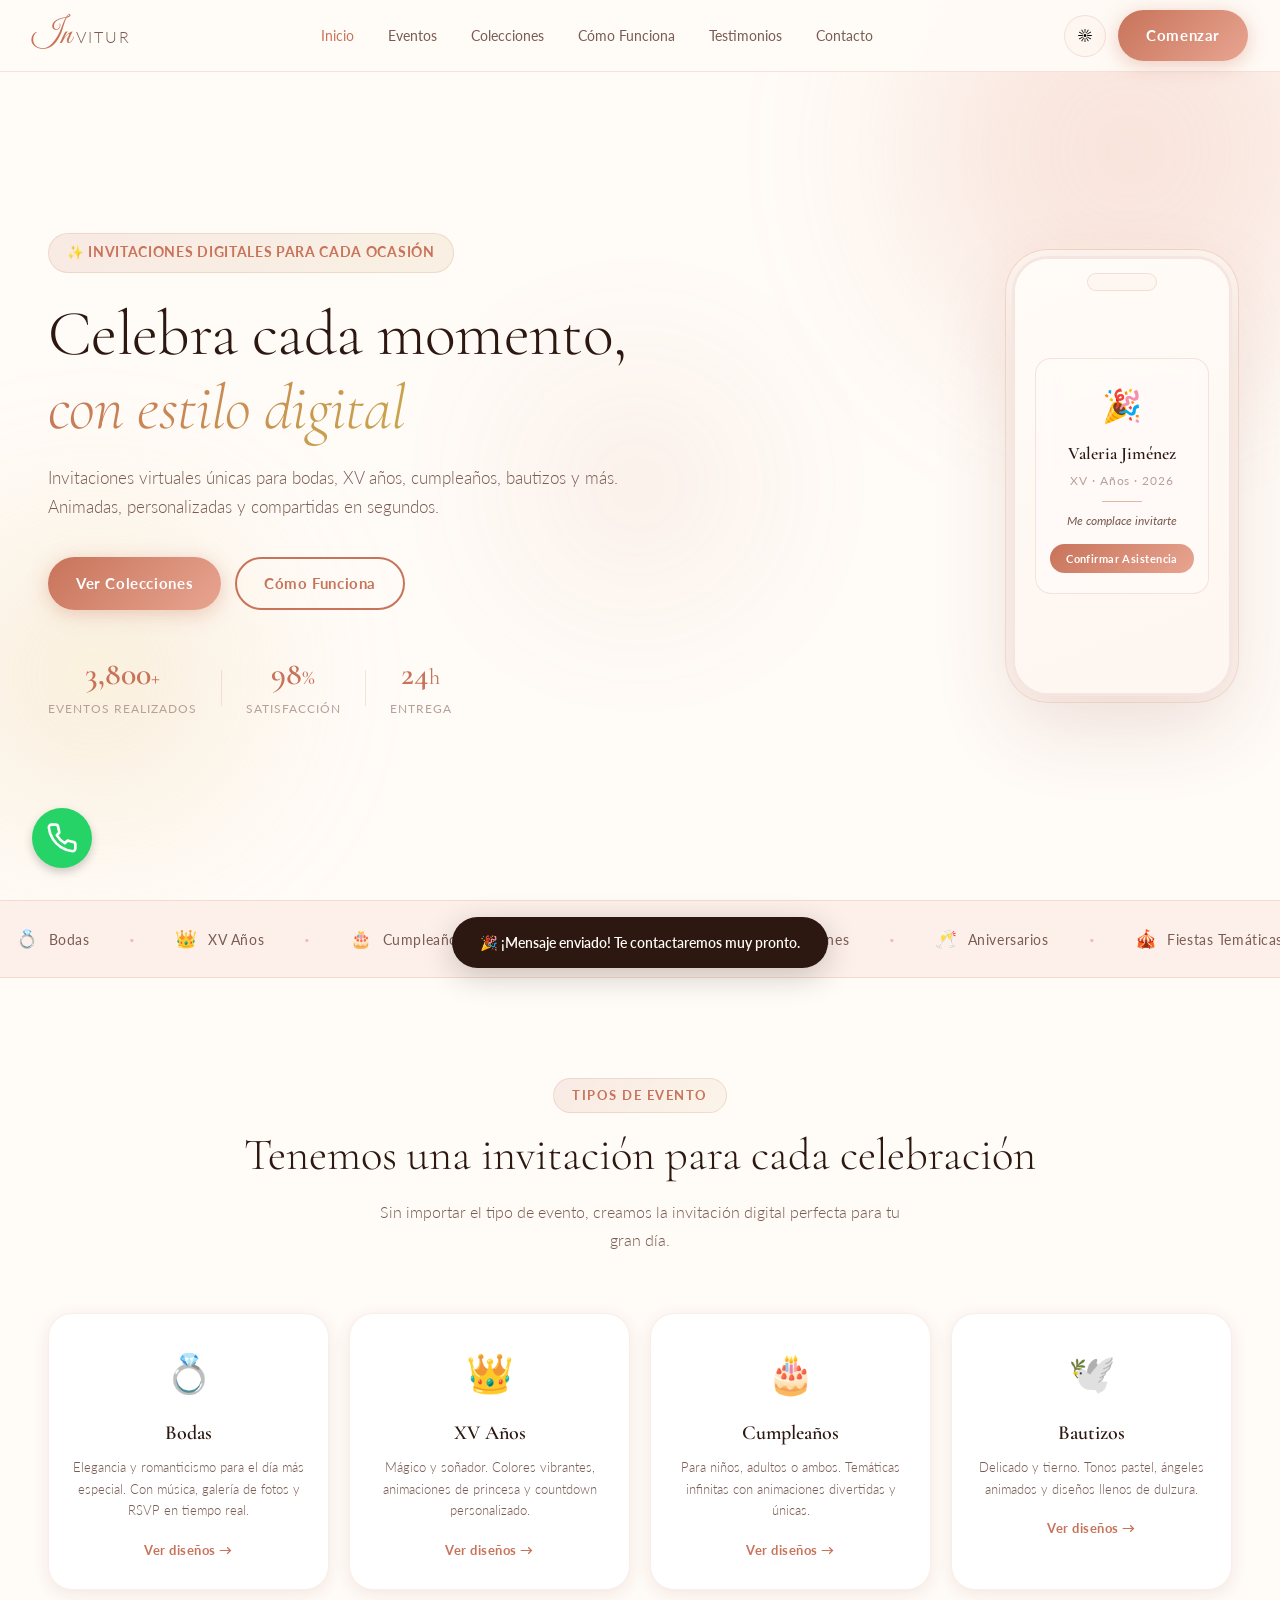
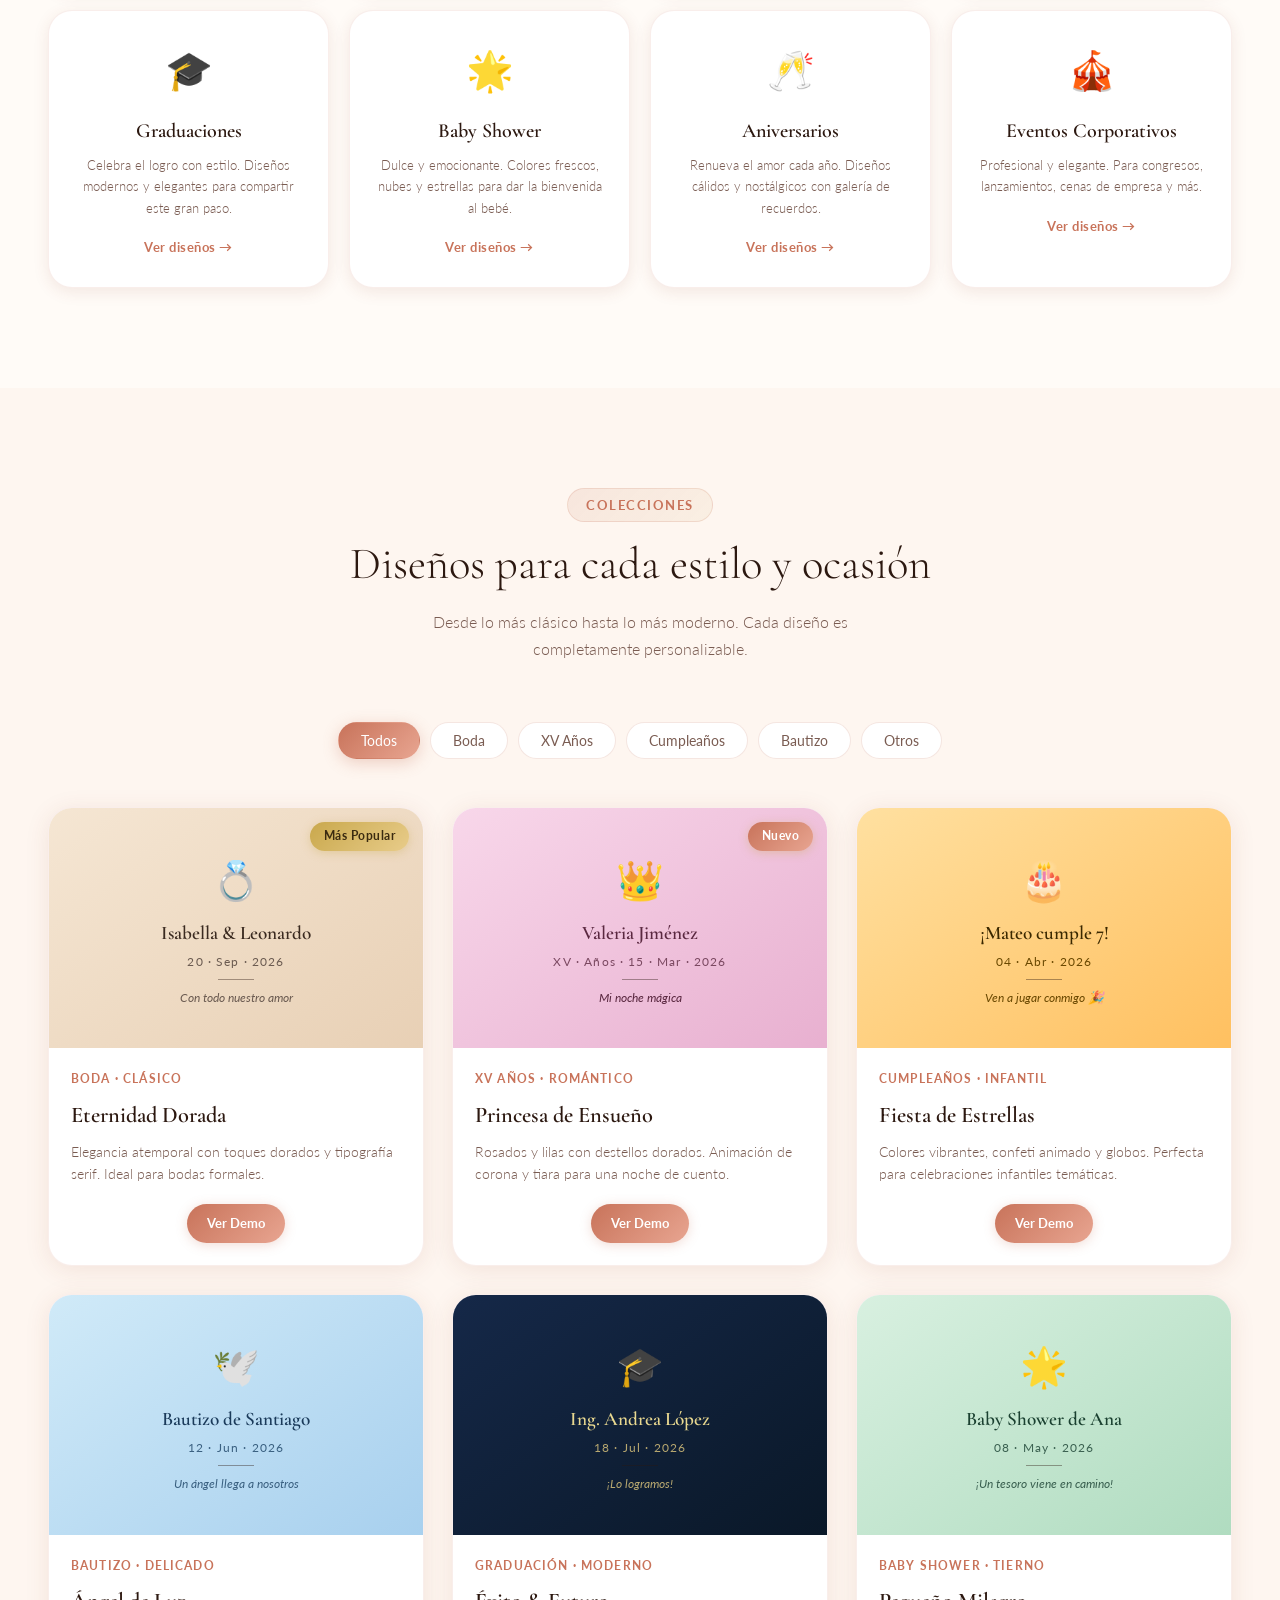
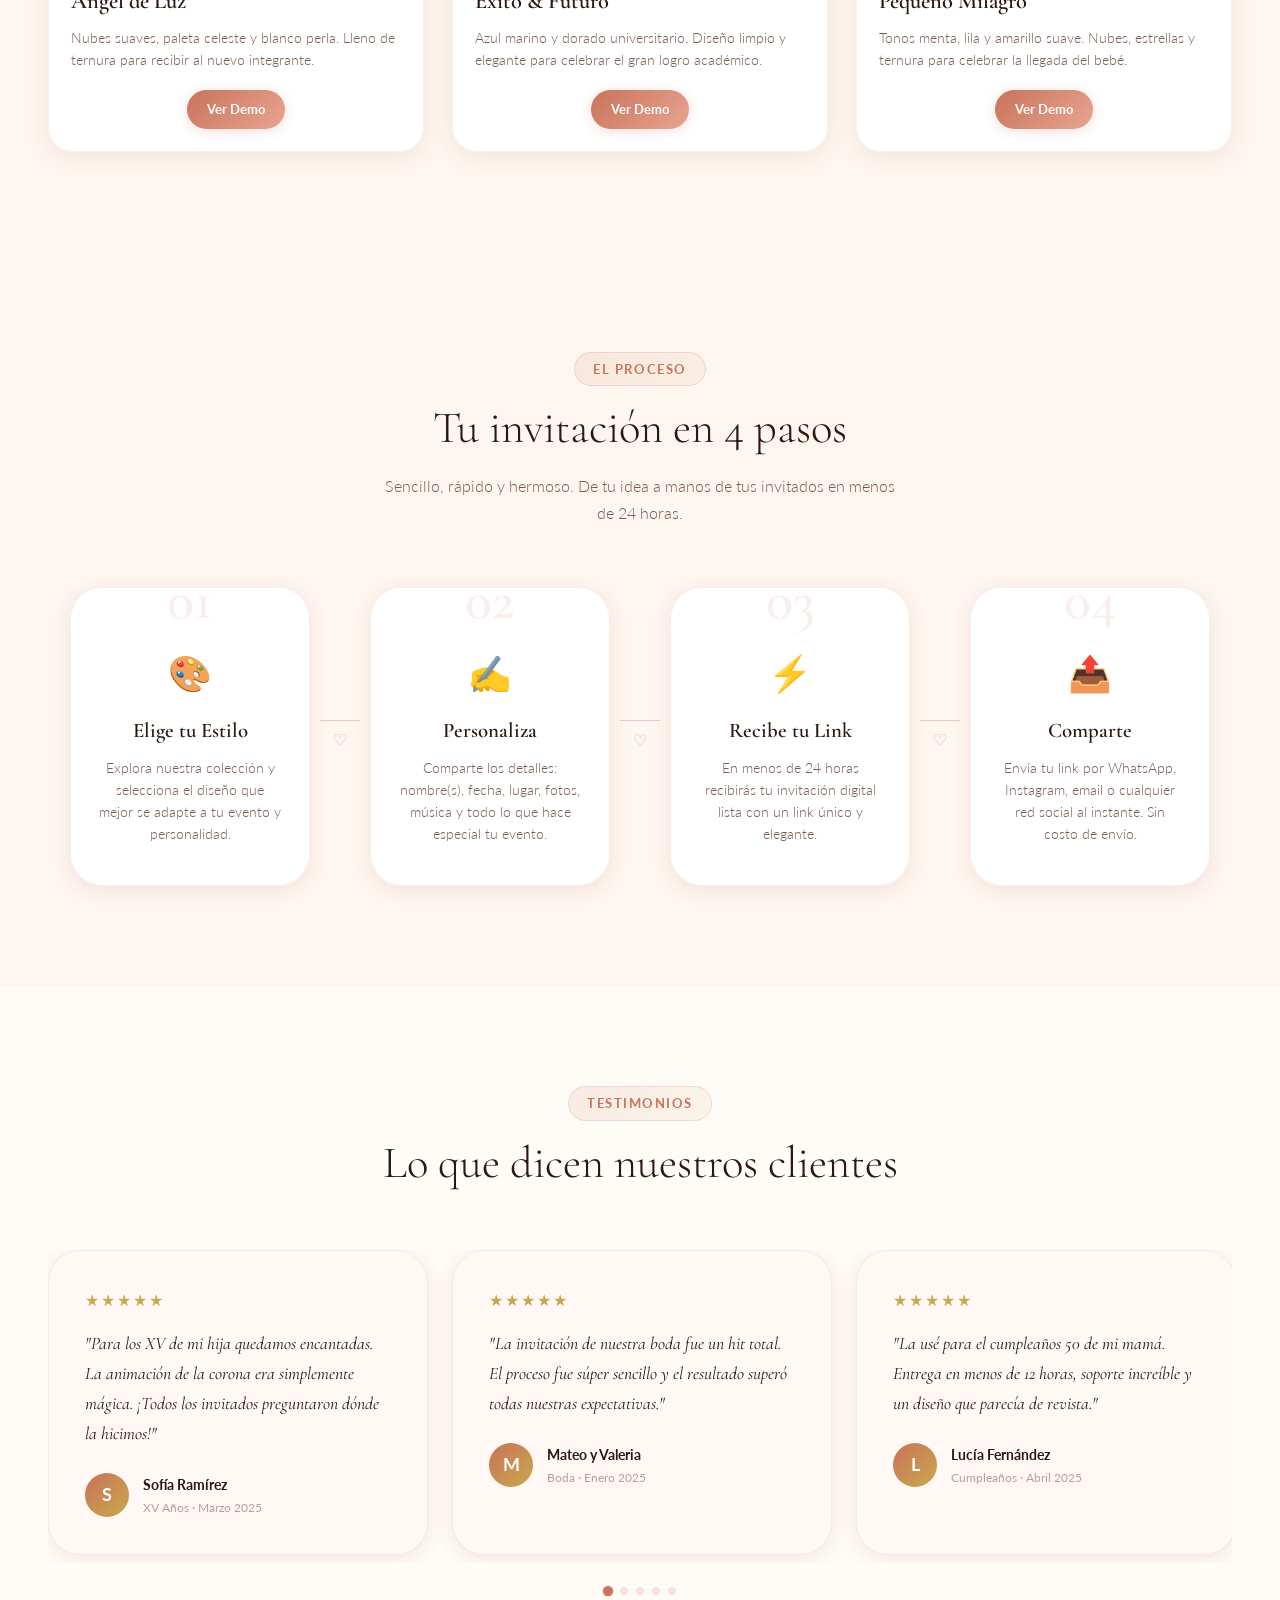
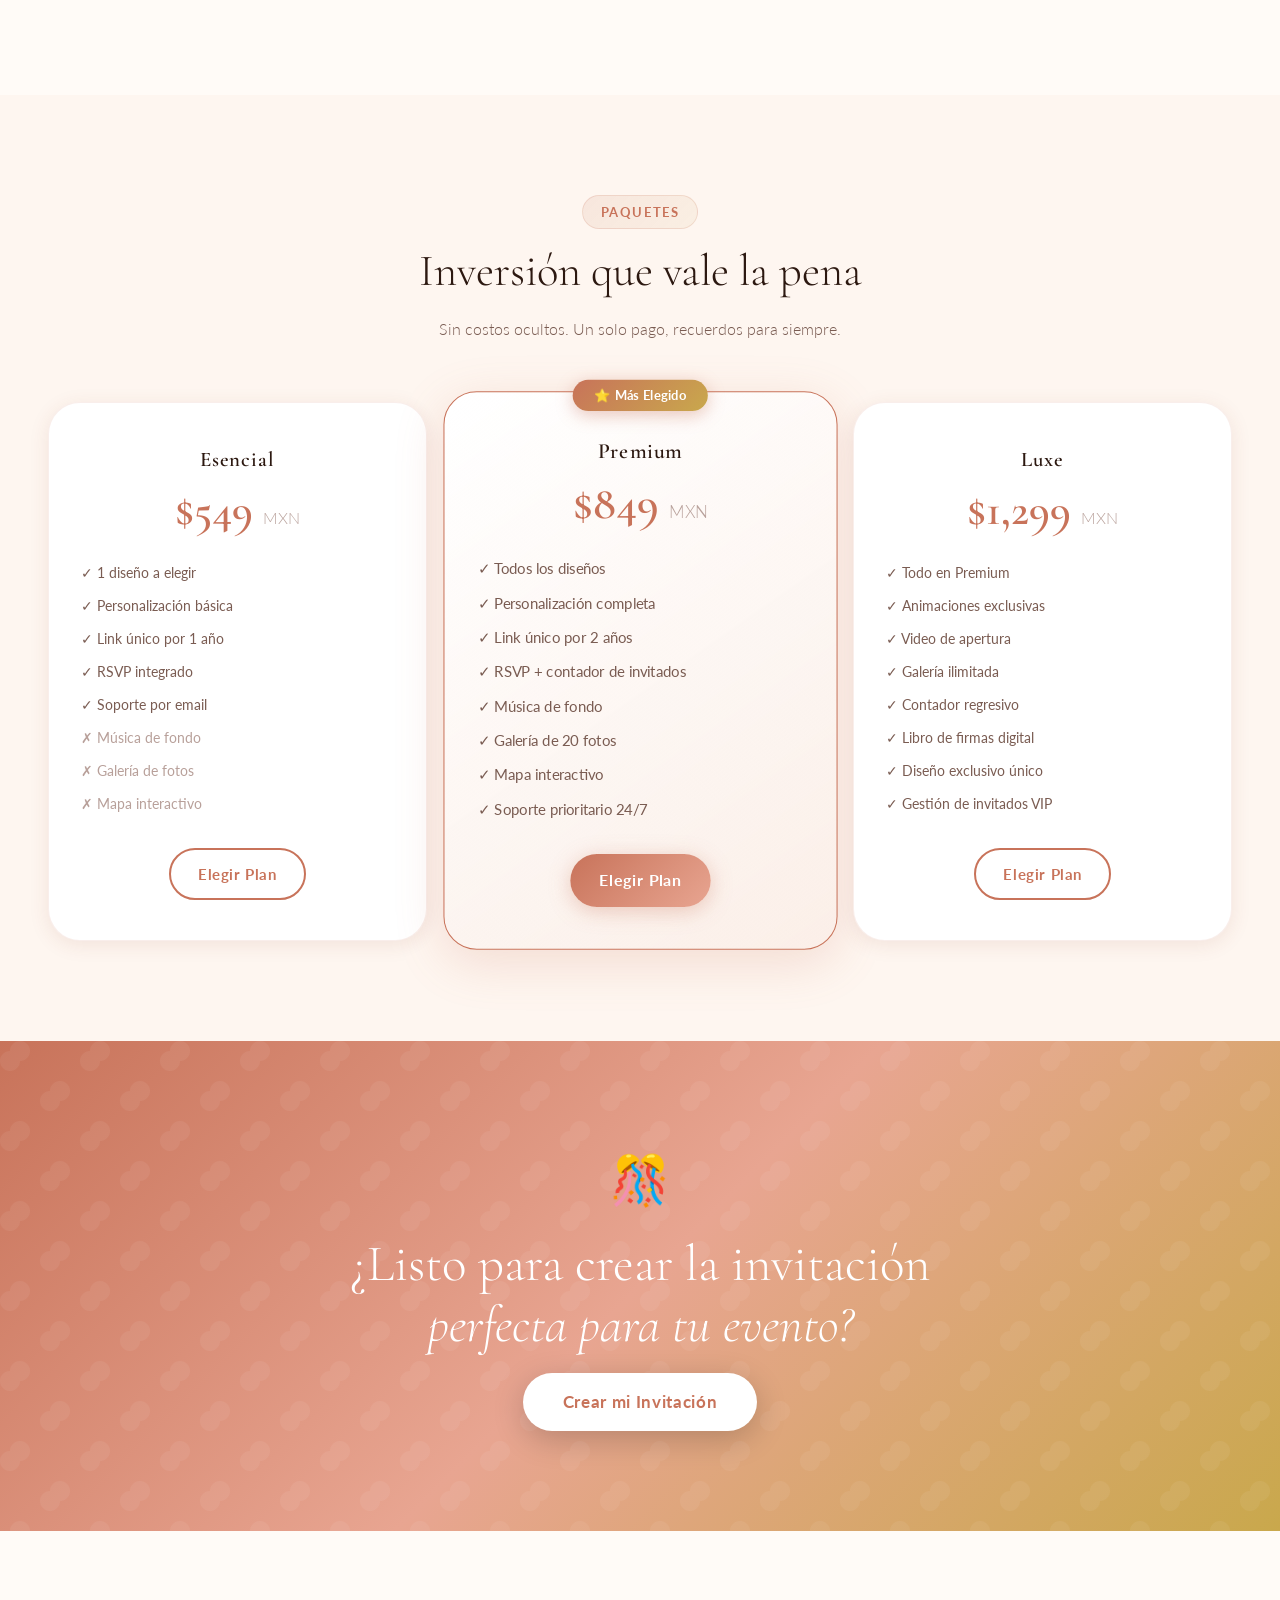
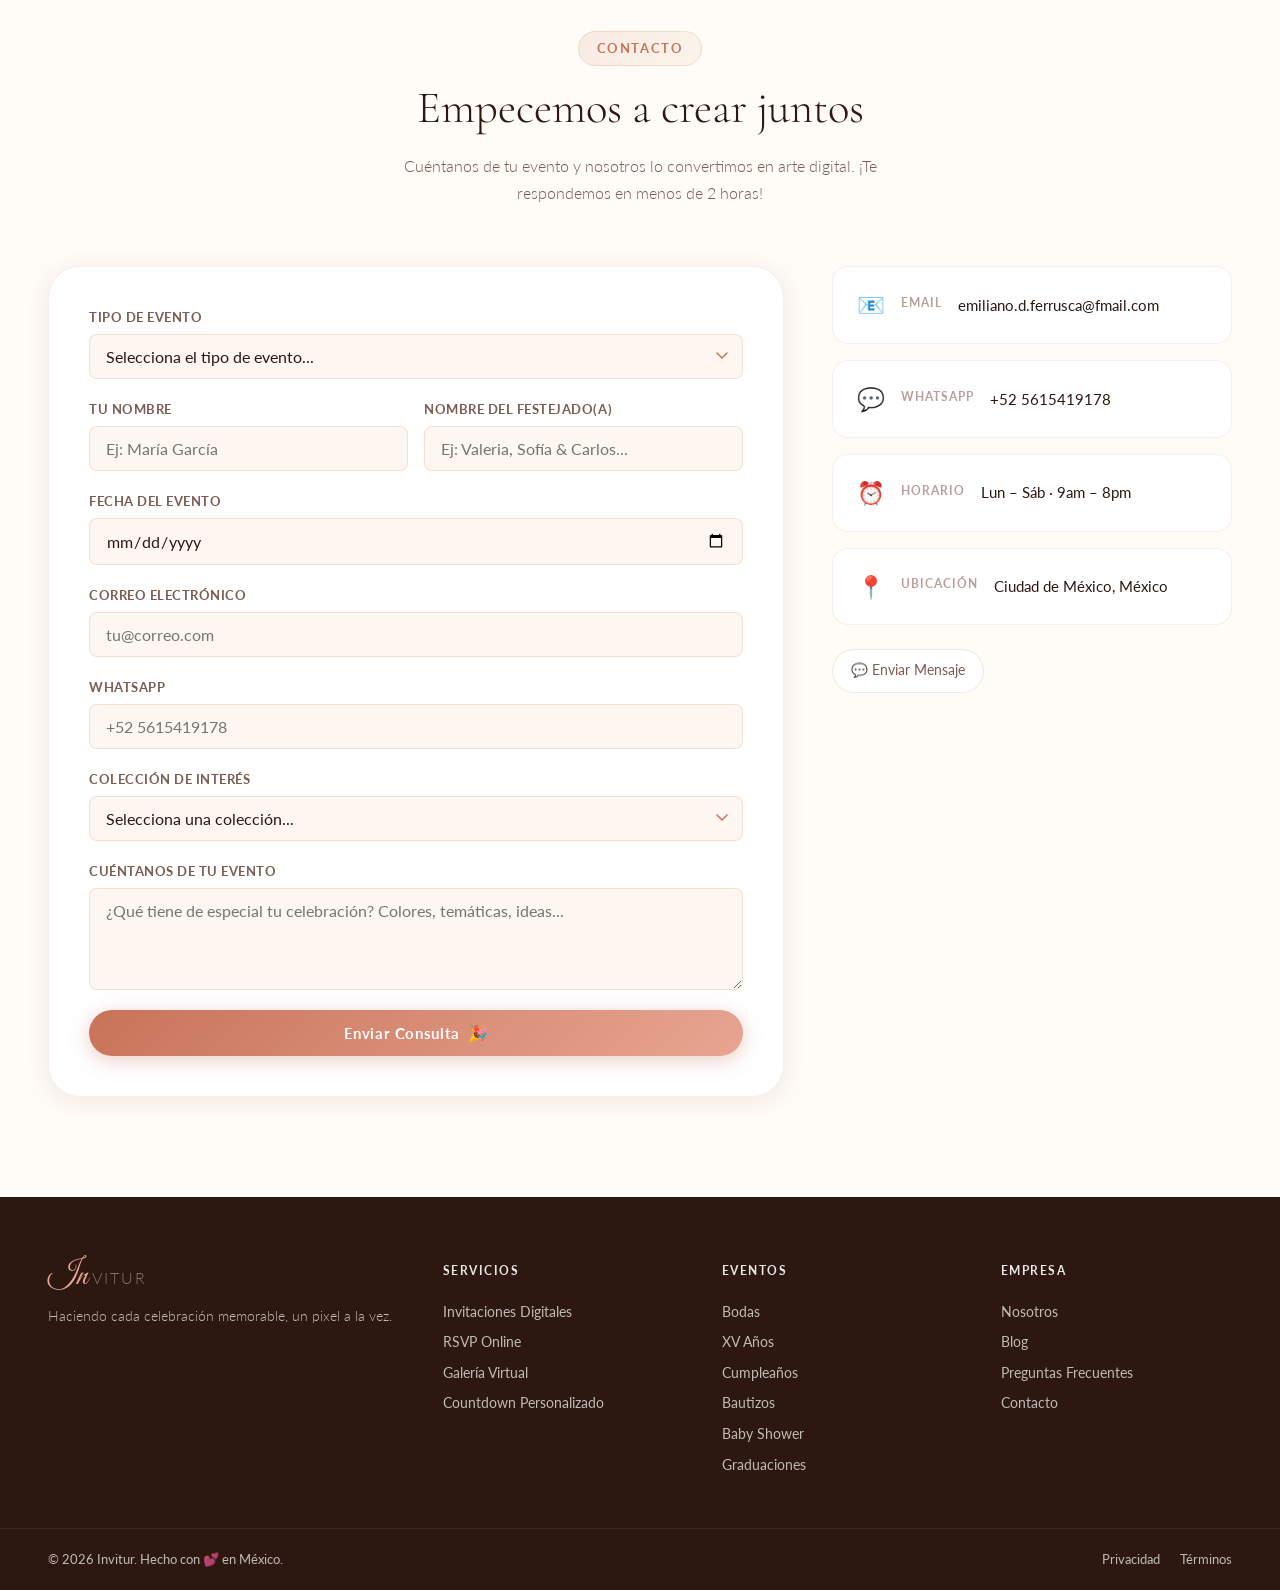
==== commit 3a219220: "Actualizar info de contacto y WhatsApp" ====
--- a/index.html
+++ b/index.html
@@ -685,7 +685,7 @@
                     <div class="info-card">
                         <div class="info-icon">📧</div>
                         <h4>Email</h4>
-                        <p>emiliano.d.ferrusca@gmail.com</p>
+                        <p>emiliano.d.ferrusca@fmail.com</p>
                     </div>
                     <div class="info-card">
                         <div class="info-icon">💬</div>
@@ -703,9 +703,7 @@
                         <p>Ciudad de México, México</p>
                     </div>
                     <div class="social-links">
-                        <a href="#" class="social-btn">📸 Instagram</a>
-                        <a href="#" class="social-btn">🎵 TikTok</a>
-                        <a href="#" class="social-btn">📌 Pinterest</a>
+                        <a href="https://wa.me/525615419178" target="_blank" class="social-btn">💬 Enviar Mensaje</a>
                     </div>
                 </div>
             </div>
@@ -762,7 +760,7 @@
     </div>
 
     <!-- WhatsApp Widget -->
-    <a href="https://wa.me/525512345678?text=Hola%20Invitur!%20Me%20interesa%20crear%20una%20invitaci%C3%B3n"
+    <a href="https://wa.me/525615419178?text=Hola%20Invitur!%20Me%20interesa%20crear%20una%20invitaci%C3%B3n"
         class="whatsapp-widget" target="_blank" aria-label="Chat WhatsApp">
         <svg xmlns="http://www.w3.org/2000/svg" width="32" height="32" viewBox="0 0 24 24" fill="none"
             stroke="currentColor" stroke-width="2" stroke-linecap="round" stroke-linejoin="round">
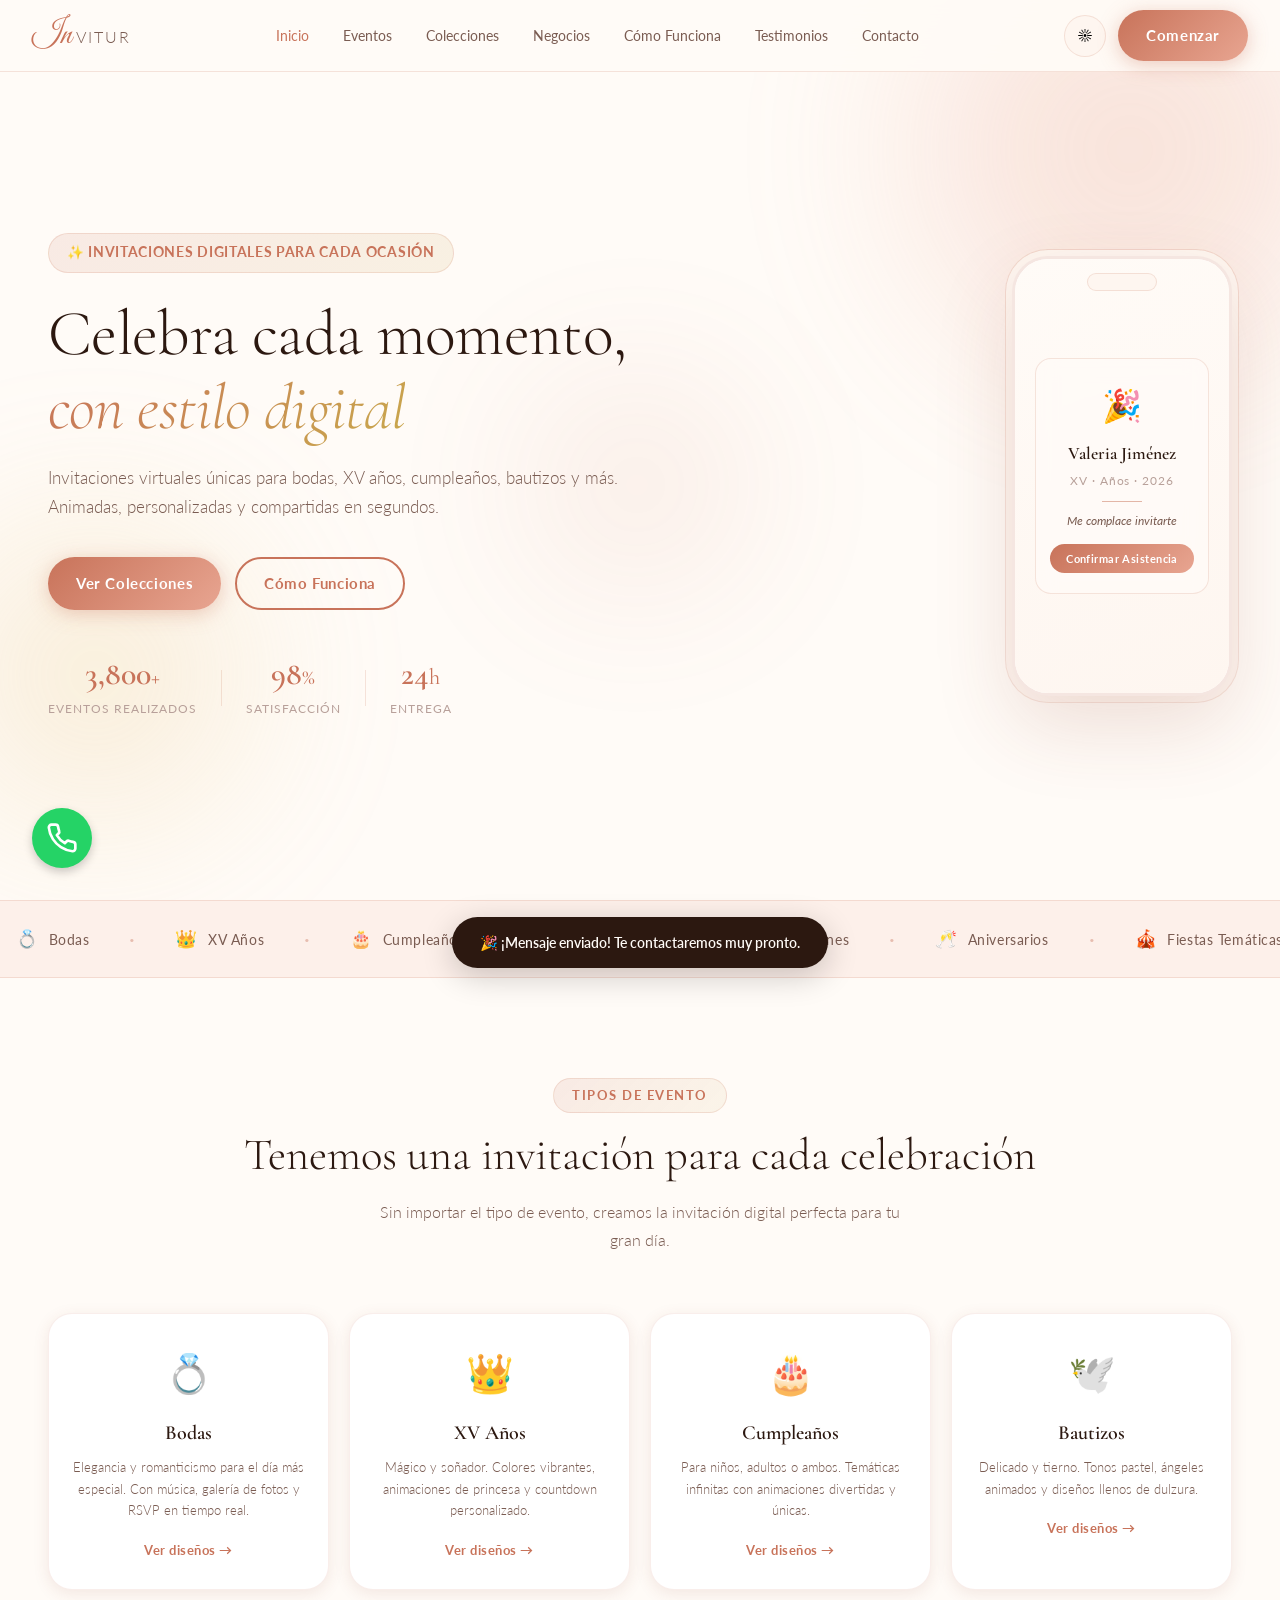
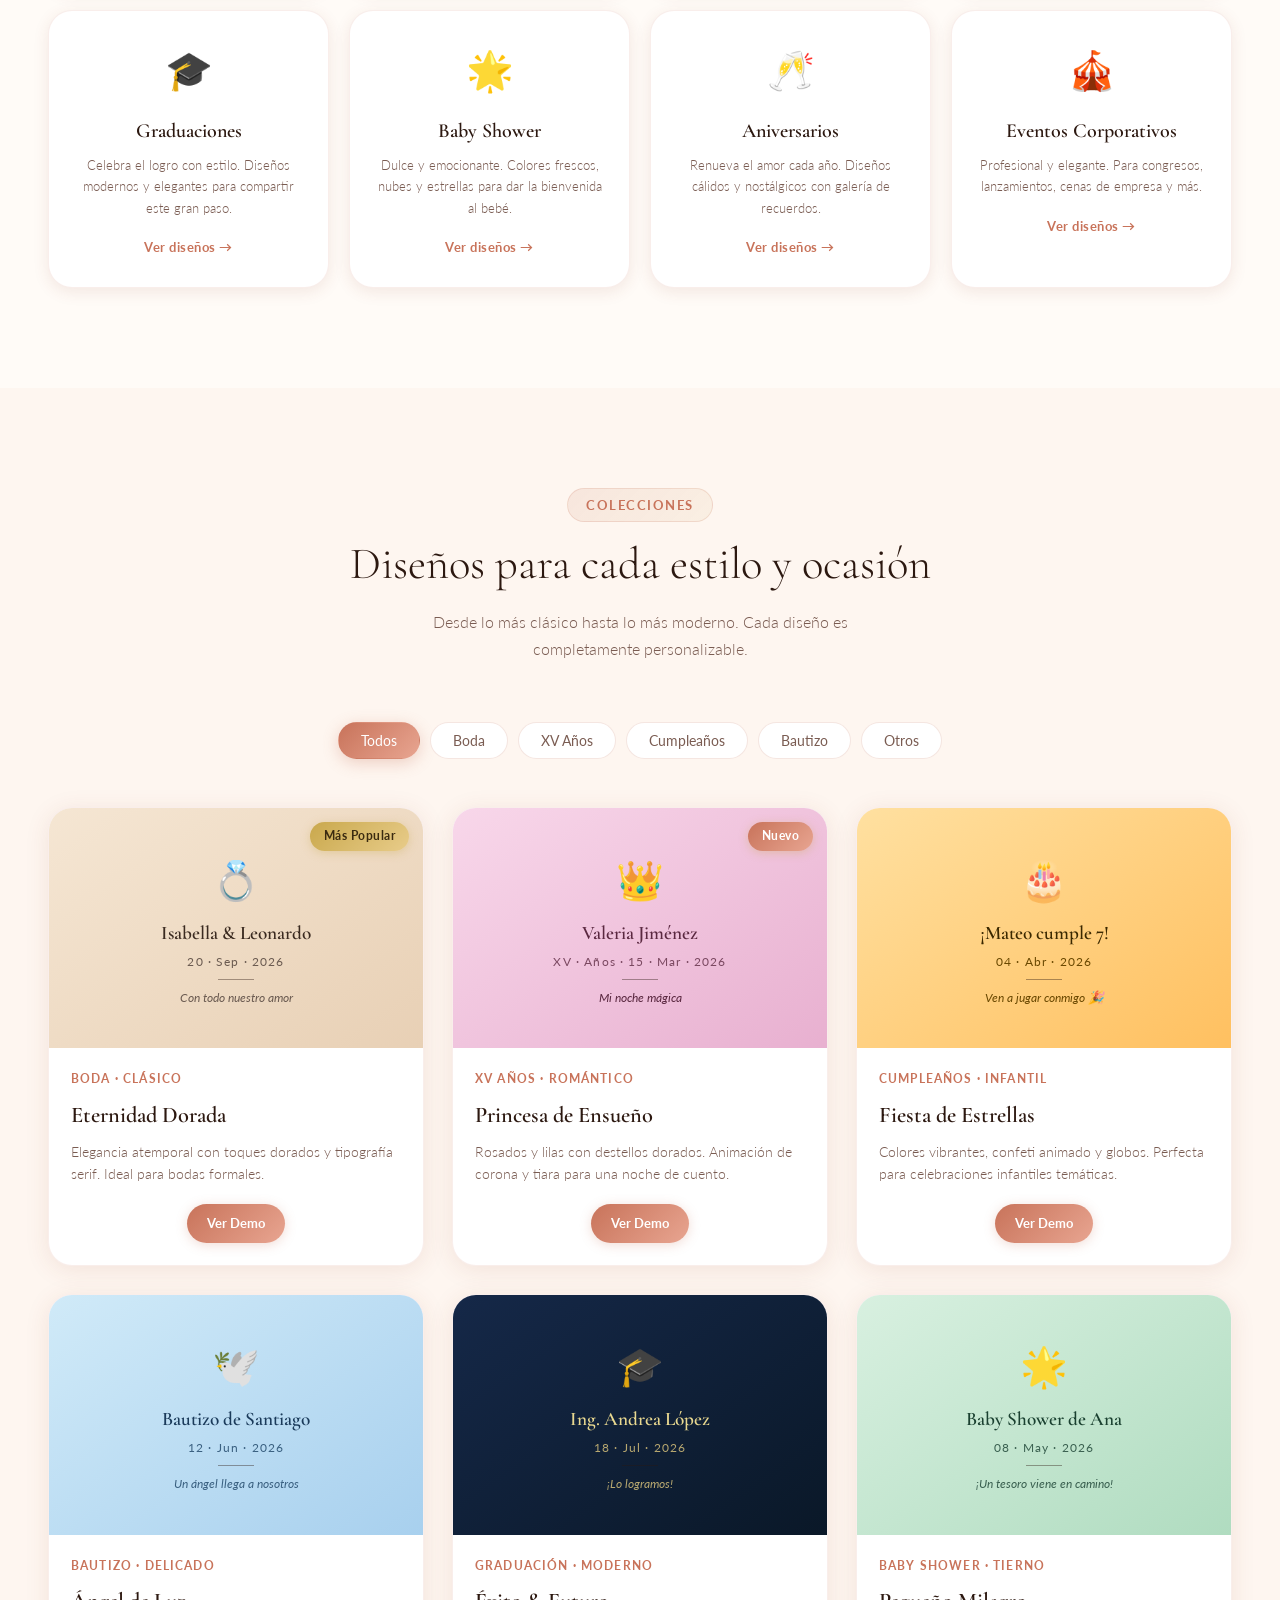
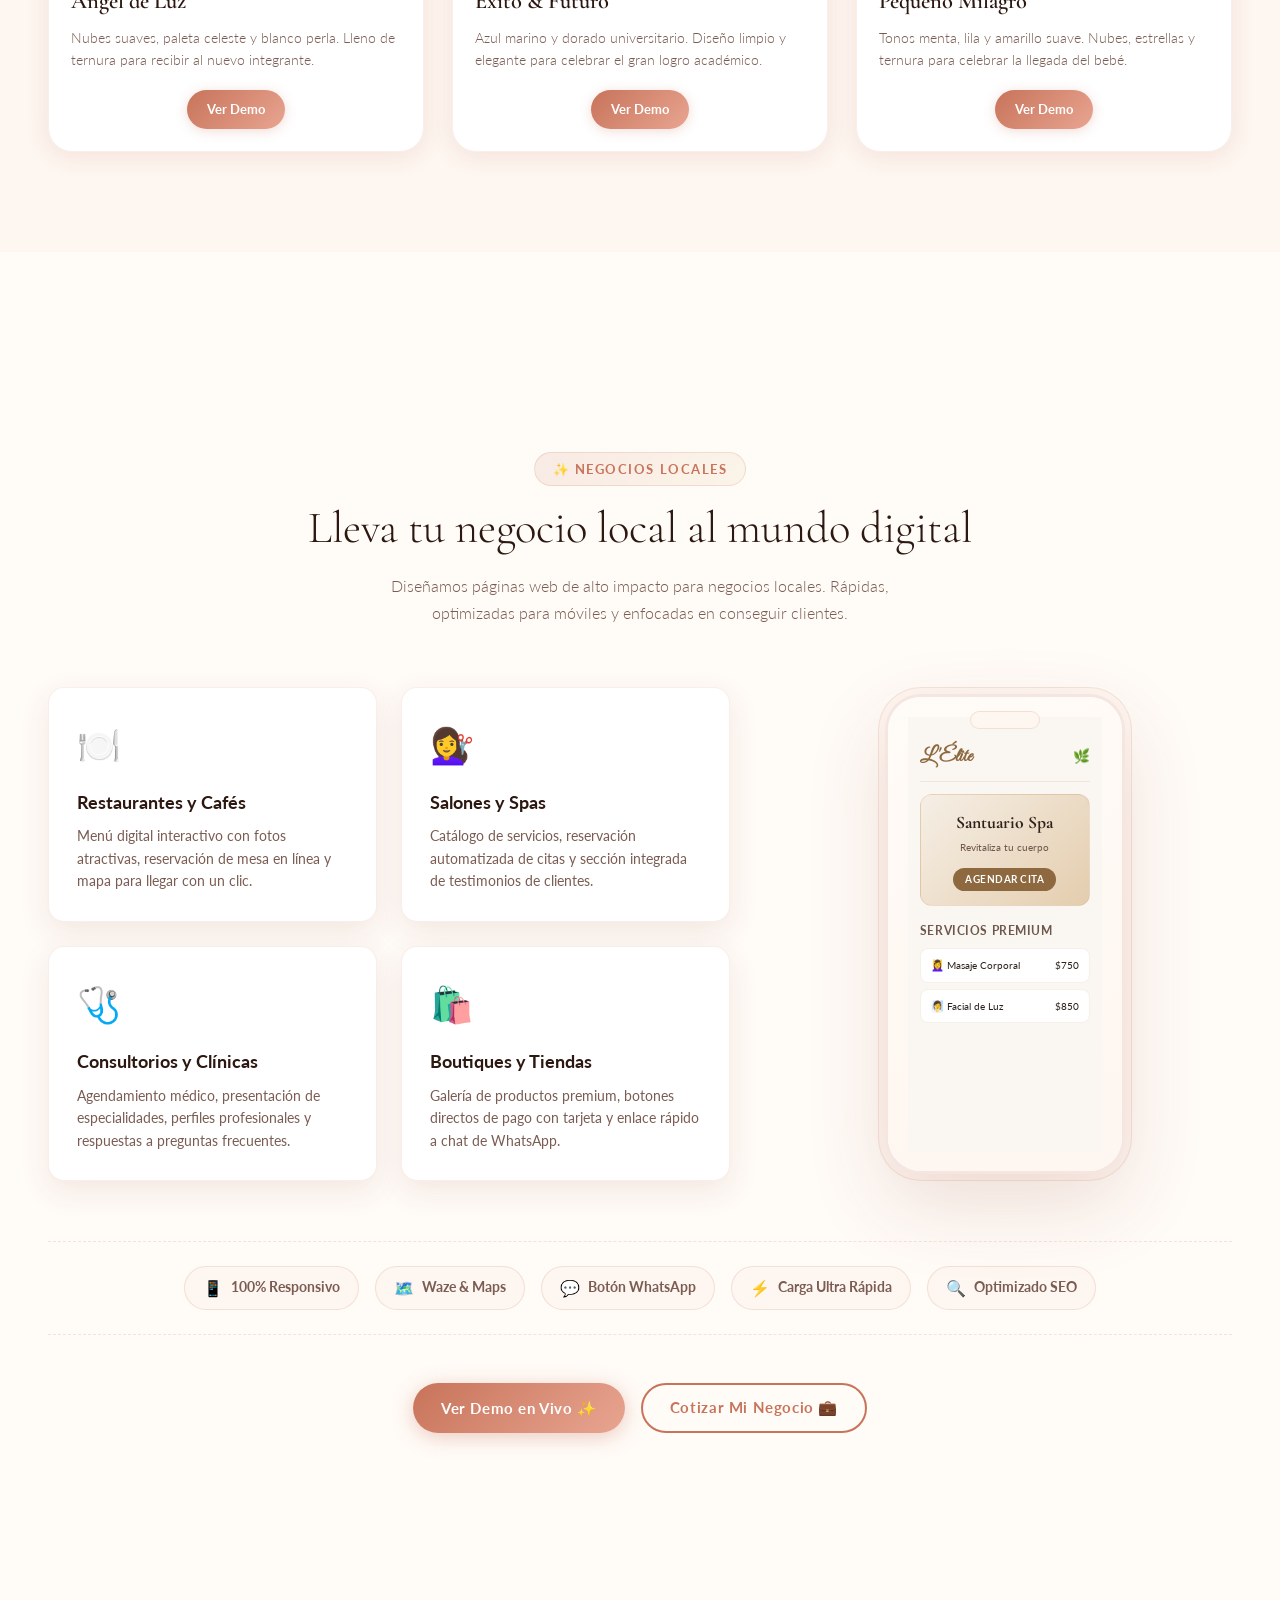
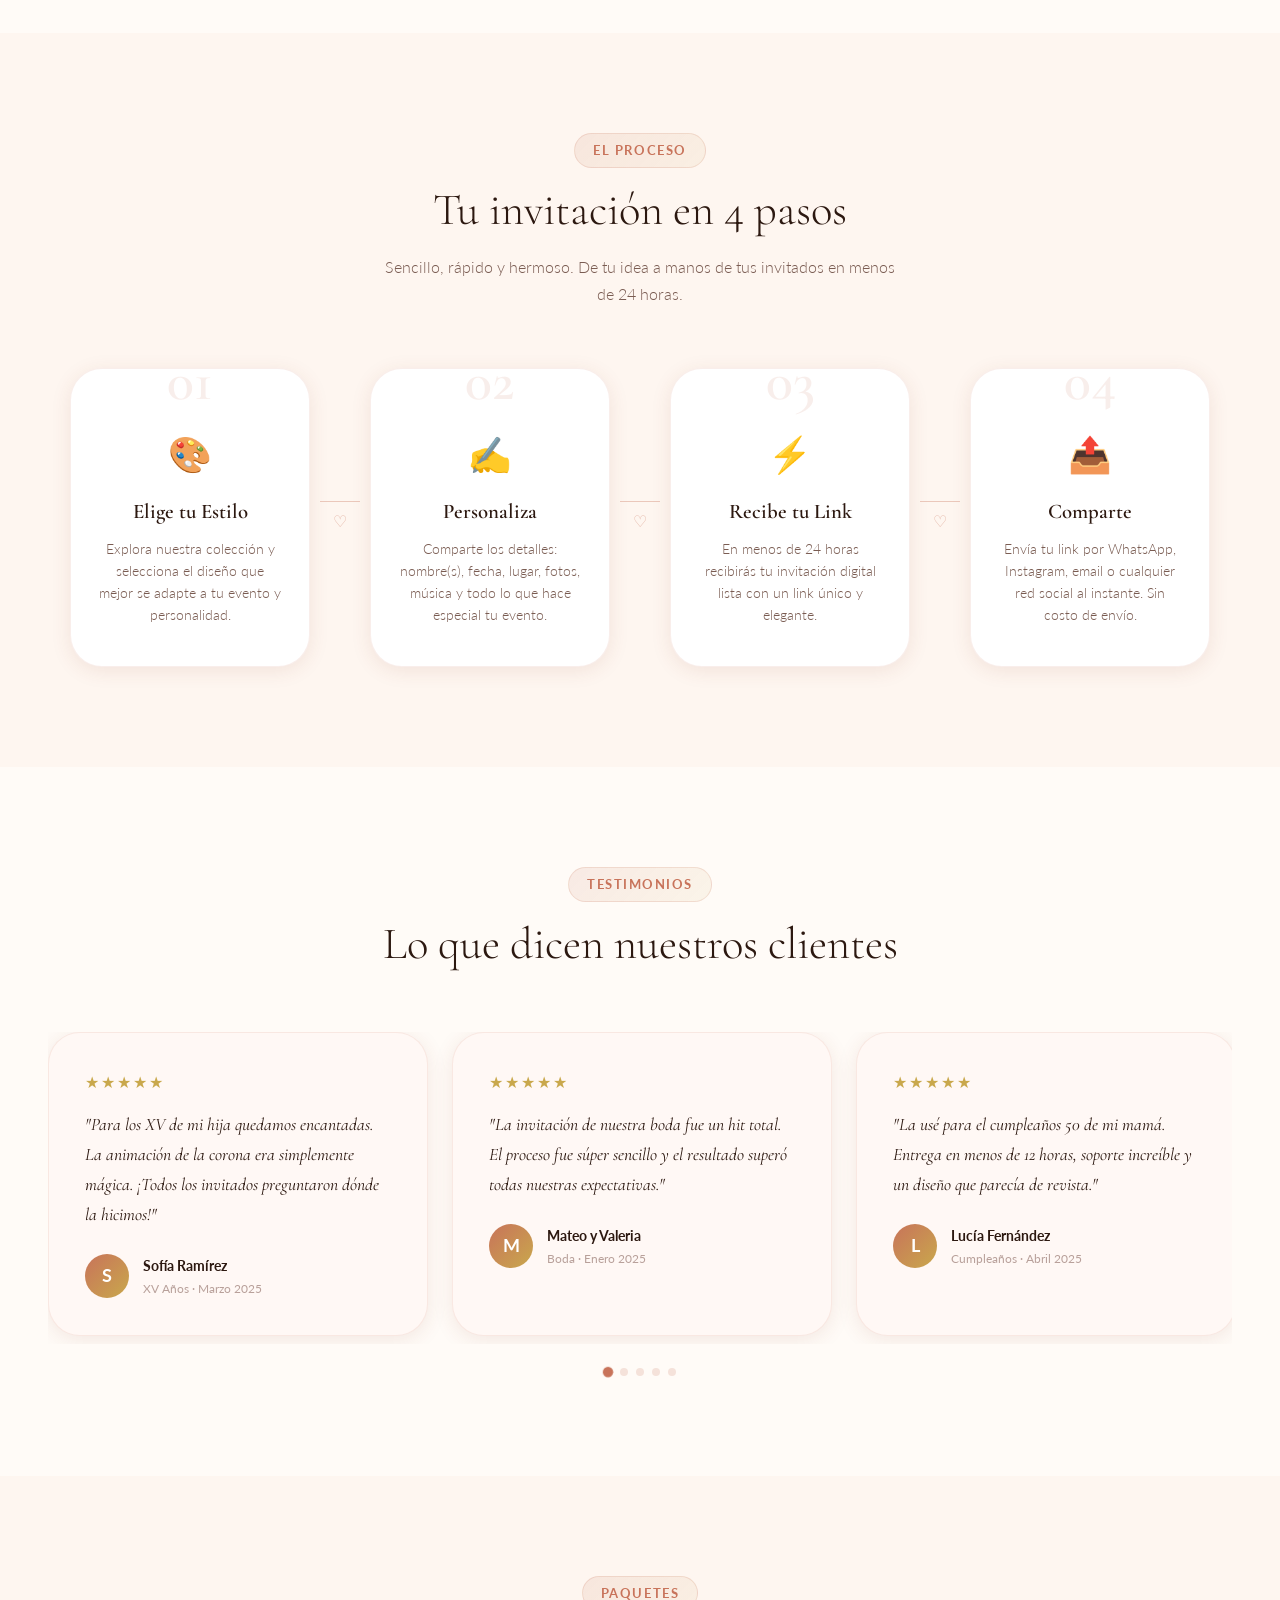
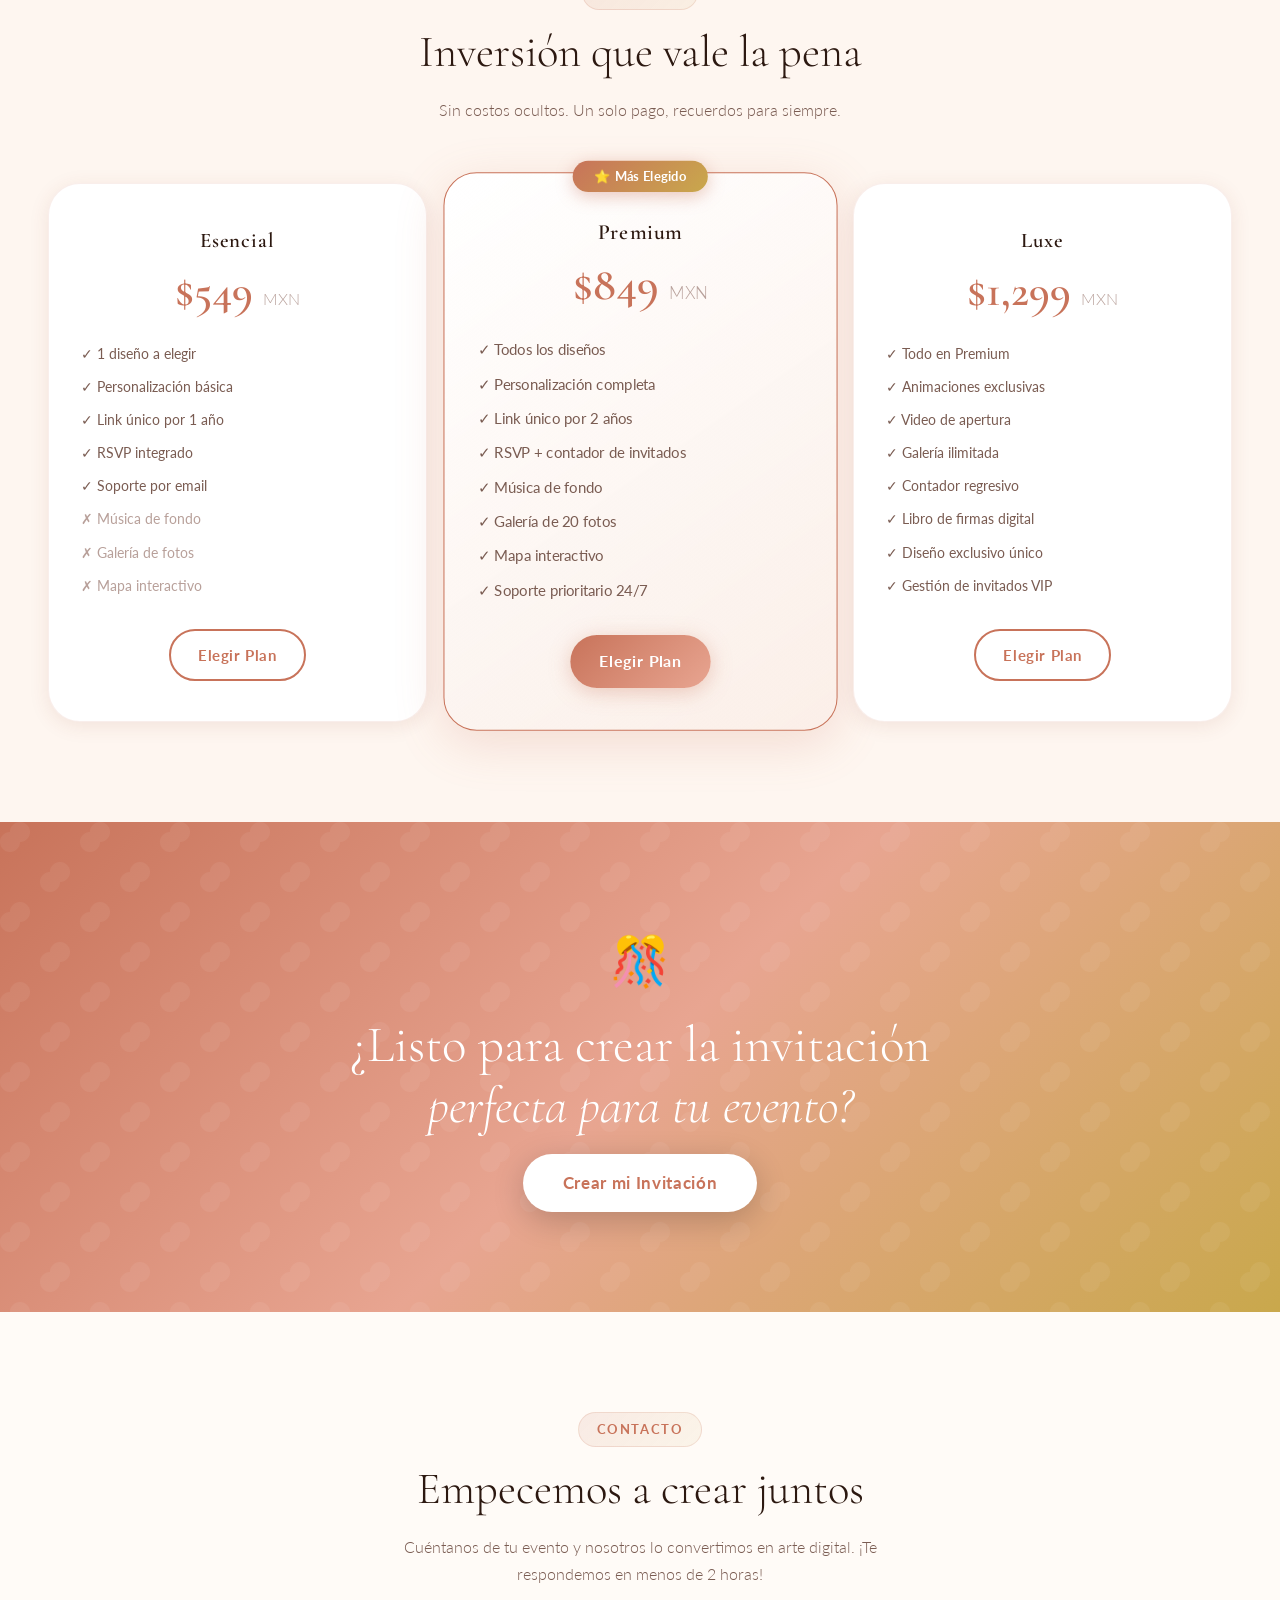
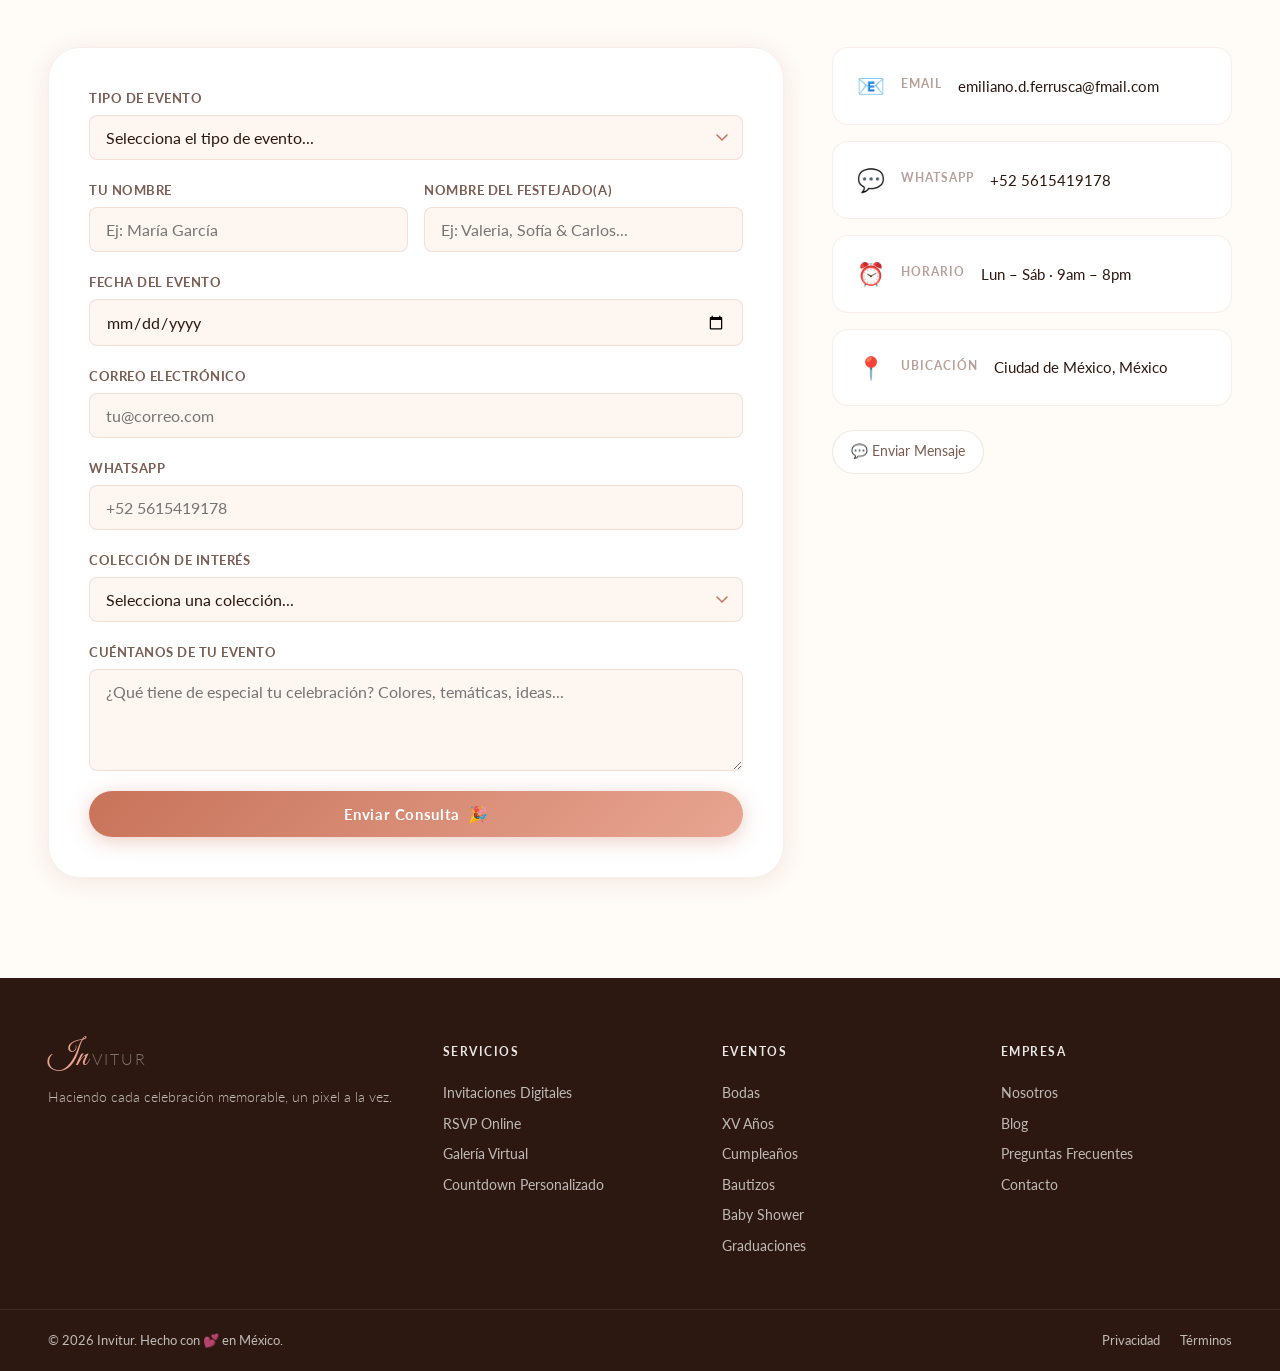
==== commit 97d3925d: "feat: agregar sección de negocios locales y demo interactivo premium" ====
--- a/index.html
+++ b/index.html
@@ -31,6 +31,7 @@
                 <a href="#inicio" class="nav-link">Inicio</a>
                 <a href="#eventos" class="nav-link">Eventos</a>
                 <a href="#colecciones" class="nav-link">Colecciones</a>
+                <a href="#negocios" class="nav-link">Negocios</a>
                 <a href="#como-funciona" class="nav-link">Cómo Funciona</a>
                 <a href="#testimonios" class="nav-link">Testimonios</a>
                 <a href="#contacto" class="nav-link">Contacto</a>
@@ -51,6 +52,7 @@
             <a href="#inicio" class="mobile-link">Inicio</a>
             <a href="#eventos" class="mobile-link">Eventos</a>
             <a href="#colecciones" class="mobile-link">Colecciones</a>
+            <a href="#negocios" class="mobile-link">Negocios</a>
             <a href="#como-funciona" class="mobile-link">Cómo Funciona</a>
             <a href="#testimonios" class="mobile-link">Testimonios</a>
             <a href="#contacto" class="mobile-link">Contacto</a>
@@ -388,6 +390,103 @@
                 </div>
 
 
+            </div>
+        </div>
+    </section>
+
+    <!-- Local Business Section -->
+    <section class="collections businesses-section" id="negocios">
+        <div class="section-container">
+            <div class="section-header">
+                <span class="section-tag">✨ Negocios Locales</span>
+                <h2 class="section-title">Lleva tu negocio local al mundo digital</h2>
+                <p class="section-sub">Diseñamos páginas web de alto impacto para negocios locales. Rápidas, optimizadas para móviles y enfocadas en conseguir clientes.</p>
+            </div>
+
+            <div class="biz-showcase-grid">
+                <div class="biz-text-content">
+                    <div class="biz-card-grid">
+                        <div class="biz-card-item">
+                            <span class="biz-card-icon">🍽️</span>
+                            <h3 class="biz-card-title">Restaurantes y Cafés</h3>
+                            <p class="biz-card-desc">Menú digital interactivo con fotos atractivas, reservación de mesa en línea y mapa para llegar con un clic.</p>
+                        </div>
+                        <div class="biz-card-item">
+                            <span class="biz-card-icon">💇‍♀️</span>
+                            <h3 class="biz-card-title">Salones y Spas</h3>
+                            <p class="biz-card-desc">Catálogo de servicios, reservación automatizada de citas y sección integrada de testimonios de clientes.</p>
+                        </div>
+                        <div class="biz-card-item">
+                            <span class="biz-card-icon">🩺</span>
+                            <h3 class="biz-card-title">Consultorios y Clínicas</h3>
+                            <p class="biz-card-desc">Agendamiento médico, presentación de especialidades, perfiles profesionales y respuestas a preguntas frecuentes.</p>
+                        </div>
+                        <div class="biz-card-item">
+                            <span class="biz-card-icon">🛍️</span>
+                            <h3 class="biz-card-title">Boutiques y Tiendas</h3>
+                            <p class="biz-card-desc">Galería de productos premium, botones directos de pago con tarjeta y enlace rápido a chat de WhatsApp.</p>
+                        </div>
+                    </div>
+                </div>
+
+                <div class="biz-visual-mockup">
+                    <div class="mockup-phone">
+                        <div class="phone-notch"></div>
+                        <div class="phone-screen">
+                            <div class="biz-preview-screen">
+                                <div class="bps-header">
+                                    <span class="bps-logo">L'Élite</span>
+                                    <span class="bps-menu">🌿</span>
+                                </div>
+                                <div class="bps-hero">
+                                    <h4>Santuario Spa</h4>
+                                    <p>Revitaliza tu cuerpo</p>
+                                    <button class="bps-btn">Agendar Cita</button>
+                                </div>
+                                <div class="bps-services">
+                                    <h5>Servicios Premium</h5>
+                                    <div class="bps-item">
+                                        <span>💆‍♀️ Masaje Corporal</span>
+                                        <span>$750</span>
+                                    </div>
+                                    <div class="bps-item">
+                                        <span>🧖‍♀️ Facial de Luz</span>
+                                        <span>$850</span>
+                                    </div>
+                                </div>
+                            </div>
+                        </div>
+                    </div>
+                </div>
+            </div>
+
+            <!-- Features Bar -->
+            <div class="biz-features-strip">
+                <div class="biz-feat-item">
+                    <span class="biz-feat-icon">📱</span>
+                    <span>100% Responsivo</span>
+                </div>
+                <div class="biz-feat-item">
+                    <span class="biz-feat-icon">🗺️</span>
+                    <span>Waze & Maps</span>
+                </div>
+                <div class="biz-feat-item">
+                    <span class="biz-feat-icon">💬</span>
+                    <span>Botón WhatsApp</span>
+                </div>
+                <div class="biz-feat-item">
+                    <span class="biz-feat-icon">⚡</span>
+                    <span>Carga Ultra Rápida</span>
+                </div>
+                <div class="biz-feat-item">
+                    <span class="biz-feat-icon">🔍</span>
+                    <span>Optimizado SEO</span>
+                </div>
+            </div>
+
+            <div class="biz-cta-actions">
+                <a href="templates/negocio-local.html" target="_blank" class="btn-primary">Ver Demo en Vivo ✨</a>
+                <button class="btn-outline" id="btnCotizarBiz" type="button">Cotizar Mi Negocio 💼</button>
             </div>
         </div>
     </section>
@@ -547,7 +646,7 @@
                         <li class="muted">✗ Galería de fotos</li>
                         <li class="muted">✗ Mapa interactivo</li>
                     </ul>
-                    <a href="#contacto" class="btn-outline">Elegir Plan</a>
+                    <a href="checkout.html?plan=esencial" class="btn-outline">Elegir Plan</a>
                 </div>
                 <div class="price-card featured-price">
                     <div class="featured-ribbon">⭐ Más Elegido</div>
@@ -563,7 +662,7 @@
                         <li>✓ Mapa interactivo</li>
                         <li>✓ Soporte prioritario 24/7</li>
                     </ul>
-                    <a href="#contacto" class="btn-primary">Elegir Plan</a>
+                    <a href="checkout.html?plan=premium" class="btn-primary">Elegir Plan</a>
                 </div>
                 <div class="price-card">
                     <div class="price-tag">Luxe</div>
@@ -578,7 +677,7 @@
                         <li>✓ Diseño exclusivo único</li>
                         <li>✓ Gestión de invitados VIP</li>
                     </ul>
-                    <a href="#contacto" class="btn-outline">Elegir Plan</a>
+                    <a href="checkout.html?plan=luxe" class="btn-outline">Elegir Plan</a>
                 </div>
             </div>
         </div>
@@ -619,6 +718,7 @@
                                 <option>🥂 Aniversario</option>
                                 <option>🎪 Fiesta Temática</option>
                                 <option>🏢 Evento Corporativo</option>
+                                <option value="Negocio Local">💼 Web para Negocio Local</option>
                                 <option>🎉 Otro</option>
                             </select>
                         </div>
@@ -667,6 +767,12 @@
                                     <option>Éxito & Futuro (Graduación)</option>
                                     <option>Pequeño Milagro (Baby Shower)</option>
                                 </optgroup>
+                                <optgroup label="Negocios Locales">
+                                    <option>L'Élite Salon & Spa (Demo)</option>
+                                    <option>Web para Restaurante / Cafetería</option>
+                                    <option>Web para Consultorio Médico</option>
+                                    <option>Web para Tienda / Boutique</option>
+                                </optgroup>
                                 <option>Diseño personalizado / Otro</option>
                             </select>
                         </div>
--- a/styles.css
+++ b/styles.css
@@ -2496,3 +2496,244 @@
     height: 26px;
   }
 }
+
+/* ============================================
+   Sección de Negocios Locales (#negocios)
+   ============================================ */
+.businesses-section {
+    padding: 100px 0;
+    position: relative;
+    z-index: 1;
+}
+
+.biz-showcase-grid {
+    display: grid;
+    grid-template-columns: 1.2fr 0.8fr;
+    gap: 48px;
+    align-items: center;
+    margin-bottom: 60px;
+}
+
+.biz-card-grid {
+    display: grid;
+    grid-template-columns: 1fr 1fr;
+    gap: 24px;
+}
+
+.biz-card-item {
+    background: var(--bg-card);
+    border: 1px solid var(--border-card);
+    border-radius: var(--radius);
+    padding: 28px;
+    box-shadow: 0 10px 30px var(--shadow);
+    transition: var(--transition);
+    position: relative;
+}
+
+.biz-card-item::before {
+    content: '';
+    position: absolute;
+    inset: 0;
+    border-radius: var(--radius);
+    padding: 1.5px;
+    background: linear-gradient(135deg, var(--accent) 0%, var(--accent-gold) 100%);
+    -webkit-mask: linear-gradient(#fff 0 0) content-box, linear-gradient(#fff 0 0);
+    -webkit-mask-composite: xor;
+    mask-composite: exclude;
+    opacity: 0;
+    transition: opacity var(--transition);
+}
+
+.biz-card-item:hover {
+    transform: translateY(-5px);
+    box-shadow: 0 15px 35px var(--shadow-card);
+    border-color: transparent;
+}
+
+.biz-card-item:hover::before {
+    opacity: 1;
+}
+
+.biz-card-icon {
+    font-size: 2.2rem;
+    margin-bottom: 16px;
+    display: inline-block;
+}
+
+.biz-card-title {
+    font-family: 'Lato', sans-serif;
+    font-size: 1.15rem;
+    font-weight: 700;
+    color: var(--text-primary);
+    margin-bottom: 8px;
+}
+
+.biz-card-desc {
+    font-size: 0.88rem;
+    color: var(--text-secondary);
+    line-height: 1.6;
+}
+
+/* Mockup visuales específicos de Negocios */
+.biz-visual-mockup {
+    display: flex;
+    justify-content: center;
+    align-items: center;
+    position: relative;
+}
+
+.biz-visual-mockup .mockup-phone {
+    width: 240px;
+    height: 480px;
+    animation: float 6s ease-in-out infinite;
+}
+
+.biz-preview-screen {
+    width: 100%;
+    height: 100%;
+    background: #FAF7F2;
+    display: flex;
+    flex-direction: column;
+    color: #2D221C;
+    font-family: 'Lato', sans-serif;
+    overflow: hidden;
+    padding: 24px 12px 12px;
+}
+
+.bps-header {
+    display: flex;
+    justify-content: space-between;
+    align-items: center;
+    padding-bottom: 8px;
+    border-bottom: 1px solid rgba(197, 155, 108, 0.2);
+    margin-bottom: 12px;
+}
+
+.bps-logo {
+    font-family: 'Great Vibes', cursive;
+    font-size: 1.25rem;
+    color: #8e683f;
+    font-weight: bold;
+}
+
+.bps-menu {
+    font-size: 0.85rem;
+}
+
+.bps-hero {
+    background: linear-gradient(135deg, #f6efe6 0%, #e4cdae 100%);
+    border: 1px solid rgba(197, 155, 108, 0.2);
+    border-radius: 12px;
+    padding: 14px 10px;
+    text-align: center;
+    margin-bottom: 16px;
+}
+
+.bps-hero h4 {
+    font-family: 'Cormorant Garamond', serif;
+    font-size: 1.1rem;
+    font-weight: 700;
+    margin-bottom: 2px;
+}
+
+.bps-hero p {
+    font-size: 0.65rem;
+    color: #6e574c;
+    margin-bottom: 8px;
+}
+
+.bps-btn {
+    background: #8e683f;
+    color: #fff;
+    border: none;
+    padding: 6px 12px;
+    border-radius: 50px;
+    font-size: 0.6rem;
+    font-weight: 700;
+    text-transform: uppercase;
+    letter-spacing: 0.05em;
+    cursor: pointer;
+}
+
+.bps-services {
+    text-align: left;
+}
+
+.bps-services h5 {
+    font-size: 0.72rem;
+    text-transform: uppercase;
+    letter-spacing: 0.05em;
+    color: #6e574c;
+    margin-bottom: 8px;
+    font-weight: bold;
+}
+
+.bps-item {
+    display: flex;
+    justify-content: space-between;
+    align-items: center;
+    background: #fff;
+    border: 1px solid rgba(197, 155, 108, 0.15);
+    padding: 8px 10px;
+    border-radius: 8px;
+    font-size: 0.65rem;
+    margin-bottom: 6px;
+}
+
+/* Features Strip inside Business Section */
+.biz-features-strip {
+    display: flex;
+    justify-content: center;
+    align-items: center;
+    flex-wrap: wrap;
+    gap: 16px;
+    margin-bottom: 48px;
+    border-top: 1px dashed var(--border);
+    border-bottom: 1px dashed var(--border);
+    padding: 24px 0;
+}
+
+.biz-feat-item {
+    display: flex;
+    align-items: center;
+    gap: 8px;
+    background: var(--bg-secondary);
+    border: 1px solid var(--border);
+    padding: 8px 18px;
+    border-radius: 50px;
+    font-size: 0.85rem;
+    font-weight: 700;
+    color: var(--text-secondary);
+    transition: var(--transition);
+}
+
+.biz-feat-item:hover {
+    transform: translateY(-2px);
+    background: var(--border);
+    color: var(--text-primary);
+}
+
+.biz-feat-icon {
+    font-size: 1rem;
+}
+
+/* Action Buttons inside Business Section */
+.biz-cta-actions {
+    display: flex;
+    justify-content: center;
+    gap: 16px;
+    flex-wrap: wrap;
+}
+
+/* Responsivo para la sección de negocios */
+@media (max-width: 900px) {
+    .biz-showcase-grid {
+        grid-template-columns: 1fr;
+        gap: 40px;
+    }
+    
+    .biz-card-grid {
+        grid-template-columns: 1fr;
+    }
+}
+
